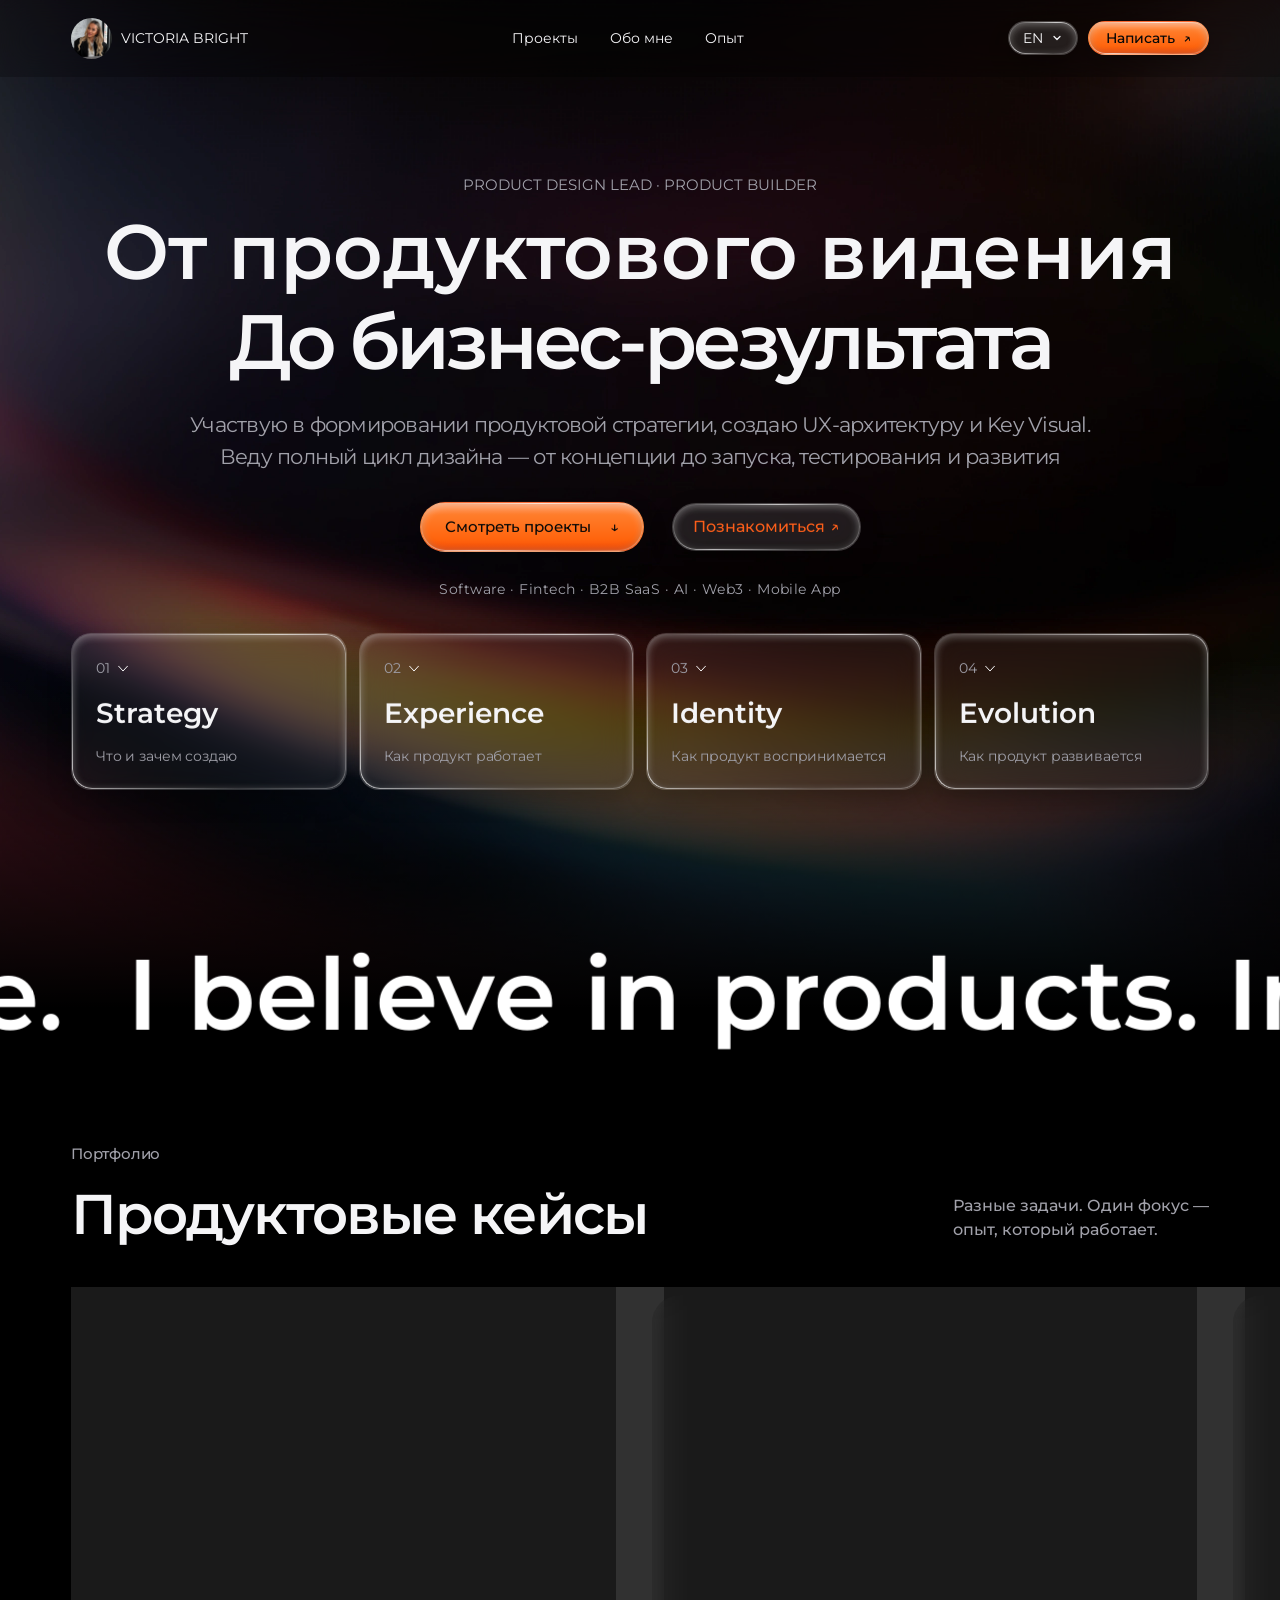
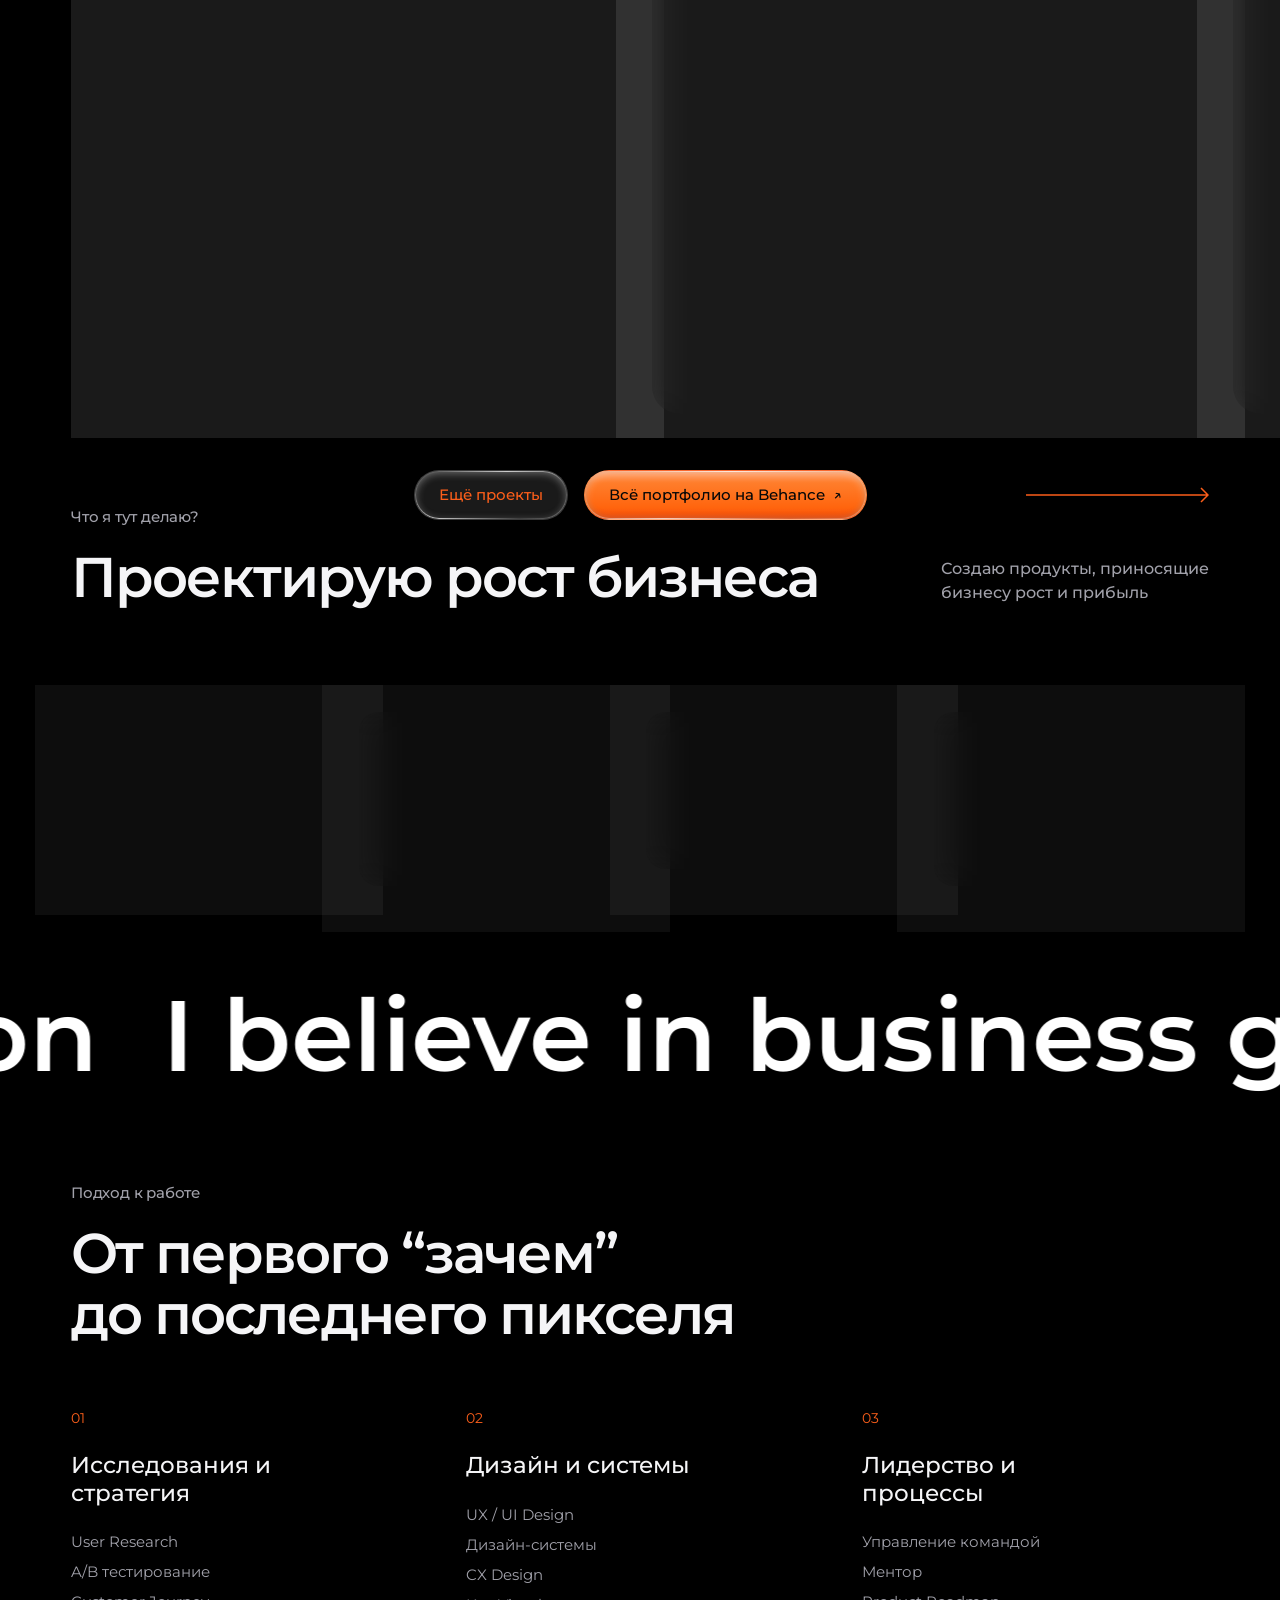
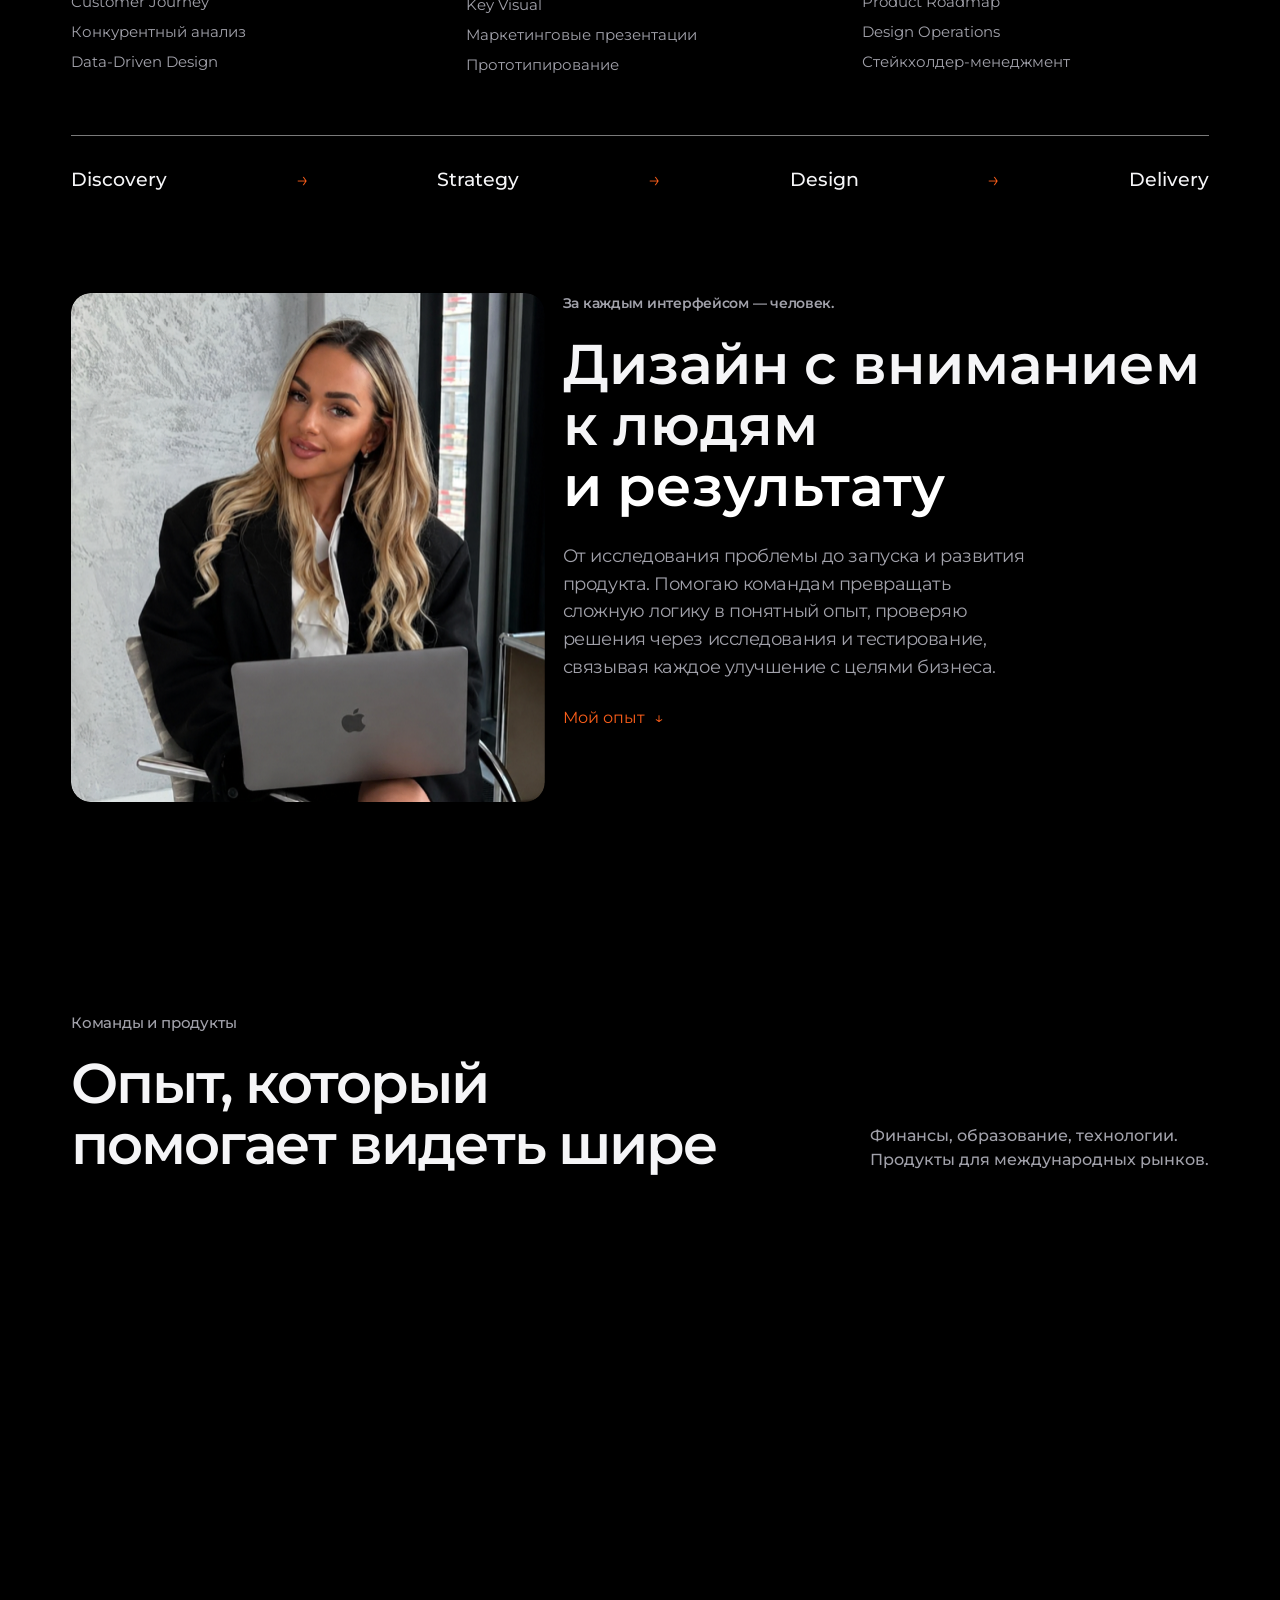
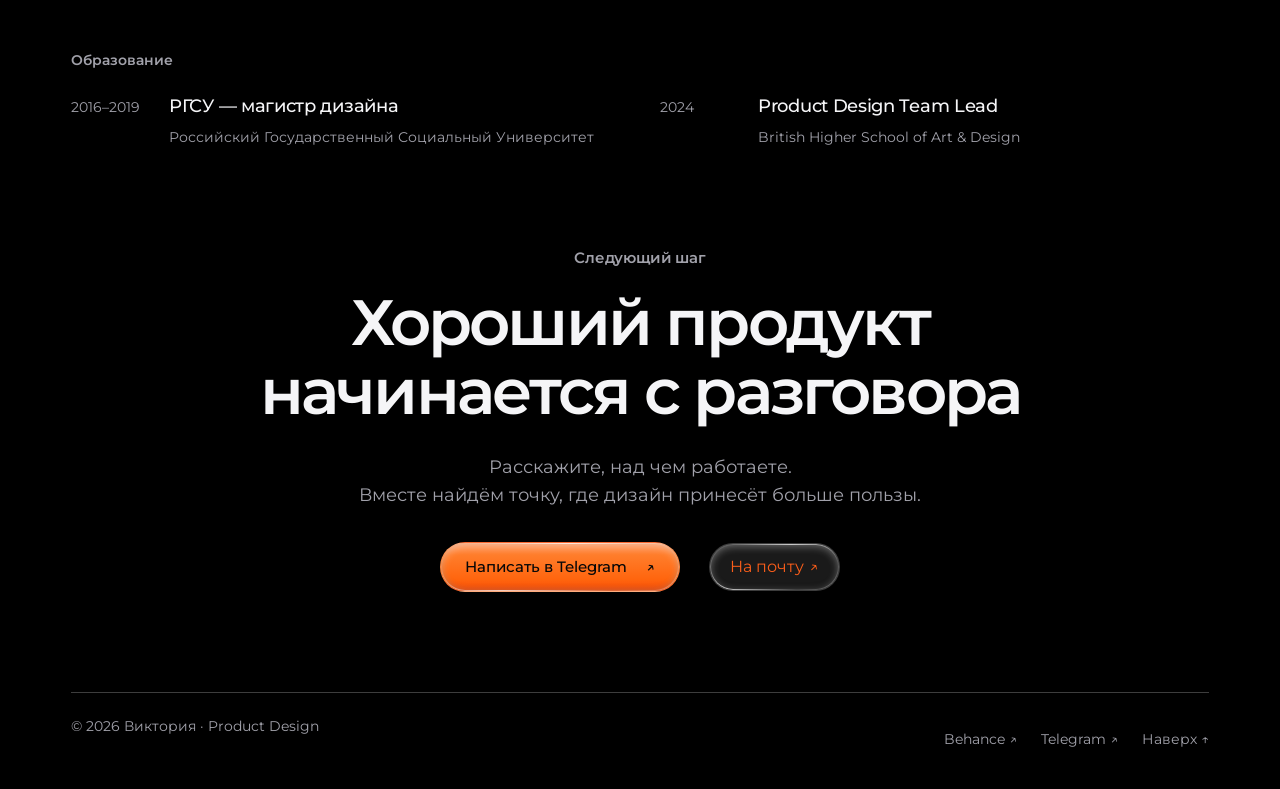
==== index.html @ 2408d2c1 "Keep parallax active after block entrances in both scroll directions" ====
<!doctype html>
<html lang="ru">
<head>
  <meta charset="utf-8">
  <meta name="viewport" content="width=device-width, initial-scale=1">
  <meta name="theme-color" content="#000000">
  <meta name="description" content="Виктория — Product Design Lead. 10 лет в дизайне. Создаю цифровые продукты для людей и бизнеса: Fintech, B2B SaaS, AI и Web3.">
  <meta property="og:title" content="Виктория — Product Design Lead">
  <meta property="og:description" content="От продуктового видения до бизнес-результата. Избранные проекты, опыт и подход к дизайну.">
  <meta property="og:type" content="website">
  <title>Виктория — Product Design Lead</title>
  <link rel="icon" href="assets/favicon.svg" type="image/svg+xml">
  <link rel="stylesheet" href="style.css?v=readability-spacing-20261123">
  <link rel="stylesheet" href="glass.css?v=readability-spacing-20261123">
  <link rel="stylesheet" href="home-orange.css?v=readability-spacing-20261123">
<link rel="stylesheet" href="home-figma.css?v=parallax-cover-spacing-20261123">
  <link rel="preload" href="assets/fonts/montserrat-variable.ttf" as="font" type="font/ttf" crossorigin>
  <link rel="preload" href="assets/images/home-gradient-figma-20261122.webp" as="image">
  <script src="js/data.js?v=create-cover-20261123" defer></script>
  <script src="js/data-en.js?v=create-cover-20261123" defer></script>
  <script src="js/app.js?v=create-cover-20261123" defer></script>
  <link rel="stylesheet" href="css/magic-cursor.css?v=readability-spacing-20261123">
  <script src="js/magic-cursor.js?v=magic-wand-20261119" defer></script>
  <link rel="alternate" type="text/plain" href="/readable/home.txt" title="Текстовая версия">
<link rel="stylesheet" href="assets/fonts/montserrat.css?v=readability-spacing-20261123">
<script src="js/marquees.js?v=mobile-marquee-speed-20261123" defer></script>
<link rel="stylesheet" href="css/scroll-motion.css?v=continuous-parallax-20261123">
<script src="js/scroll-motion.js?v=continuous-parallax-20261123" defer></script>
</head>
<body class="glass-page home-orange home-figma">
  <div class="home-backdrop" aria-hidden="true"><img src="assets/images/home-gradient-figma-20261122.webp" alt="" width="1912" height="1077" fetchpriority="high"></div>
  <a class="skip-link" href="#main">К содержимому / Skip to content</a>
  <header class="site-header">
    <nav class="nav wrap" aria-label="Основная навигация">
      <a class="wordmark" href="#top" aria-label="Виктория — главная"><span class="avatar"><img src="assets/ui/avatar.png" alt="Виктория" width="41" height="41"></span><span class="brand-name">VICTORIA BRIGHT</span></a>
      <div class="nav-links">
        <a href="#work" data-i18n="work">Проекты</a>
        <a href="#about" data-i18n="about">Обо мне</a>
        <a href="#experience" data-i18n="experience">Опыт</a>
      </div>
      <div class="nav-actions"><div class="language-picker">
        <button id="language" class="language glass" type="button" aria-label="Выбрать язык" aria-haspopup="menu" aria-expanded="false" aria-controls="language-menu"><span id="language-label">EN</span><img src="assets/ui/chevron-down.svg" alt="" width="12" height="12"></button>
        <div class="language-menu glass" id="language-menu" role="menu" aria-label="Язык / Language" hidden><button type="button" role="menuitemradio" data-language="ru" aria-checked="true"><span>Русский</span><span>RU</span></button><button type="button" role="menuitemradio" data-language="en" aria-checked="false"><span>English</span><span>EN</span></button></div>
      </div><a class="small-cta" href="https://t.me/victoriachupakhina28" target="_blank" rel="noopener" data-i18n="sayHello"><span>Написать</span><span aria-hidden="true">↗</span></a></div>
    </nav>
  </header>
  <main id="main">
    <section class="hero wrap" id="top">
      <p class="eyebrow">Product design lead · Product builder</p>
      <h1 data-i18n="hero">От продуктового видения<br>

<span>До бизнес-результата</span></h1>
      <p class="hero-description" data-i18n="intro"><span class="hero-description-line">Участвую в формировании продуктовой стратегии, создаю UX-архитектуру и Key Visual.</span><span class="hero-description-line">Веду полный цикл дизайна — от концепции до запуска, тестирования и развития</span></p>
      <div class="hero-actions"><a class="button primary" href="#work" data-i18n="viewWork">Смотреть проекты <span aria-hidden="true">↓</span></a><a class="text-link" href="#about" data-i18n="meet">Познакомиться <span aria-hidden="true">↗</span></a></div>
      <p class="hero-domains">Software · Fintech · B2B SaaS · AI · Web3 · Mobile App</p>
      <div class="highlights" id="highlights"><div class="expertise-slot"><details class="expertise-card glass" data-expertise="0" ><summary><span class="expertise-inner"><span class="expertise-index">01<img class="expertise-chevron" src="assets/ui/expertise-chevron.svg" width="10" height="10.0799" alt="" aria-hidden="true"></span><h3>Strategy</h3><span class="expertise-subtitle">Что и зачем создаю</span></span></summary><div class="expertise-more"><p>Определяю стратегию развития и ценность продукта на основе бизнес-целей, потребностей пользователей и исследований.</p><small>Product Discovery · Product Vision · Value Proposition · Product Strategy</small></div></details></div><div class="expertise-slot"><details class="expertise-card glass" data-expertise="1" ><summary><span class="expertise-inner"><span class="expertise-index">02<img class="expertise-chevron" src="assets/ui/expertise-chevron.svg" width="10" height="10.0799" alt="" aria-hidden="true"></span><h3>Experience</h3><span class="expertise-subtitle">Как продукт работает</span></span></summary><div class="expertise-more"><p>Проектирую UX-архитектуру, продуктовую логику и сценарии взаимодействия, превращая концепцию в целостный пользовательский опыт.</p><small>UX Architecture · User Flows · Interaction Design · Prototyping</small></div></details></div><div class="expertise-slot"><details class="expertise-card glass" data-expertise="2" ><summary><span class="expertise-inner"><span class="expertise-index">03<img class="expertise-chevron" src="assets/ui/expertise-chevron.svg" width="10" height="10.0799" alt="" aria-hidden="true"></span><h3>Identity</h3><span class="expertise-subtitle">Как продукт воспринимается</span></span></summary><div class="expertise-more"><p>Создаю визуальное направление и интерфейсную систему, формируя узнаваемый и последовательный образ продукта.</p><small>Art Direction · Visual Identity · UI Design · Design Systems</small></div></details></div><div class="expertise-slot"><details class="expertise-card glass" data-expertise="3" ><summary><span class="expertise-inner"><span class="expertise-index">04<img class="expertise-chevron" src="assets/ui/expertise-chevron.svg" width="10" height="10.0799" alt="" aria-hidden="true"></span><h3>Evolution</h3><span class="expertise-subtitle">Как продукт развивается</span></span></summary><div class="expertise-more"><p>Проверяю гипотезы и дизайн-решения, используя результаты тестирования для улучшения опыта и дальнейшего развития продукта.</p><small>Usability Testing · Hypothesis Validation · Product Iteration · UX Optimization</small></div></details></div></div>
    </section>
    <section class="belief-marquee belief-marquee--products" aria-label="I believe in products. In their power. In their value."><div class="belief-marquee-track" aria-hidden="true"><span class="belief-marquee-group">I believe in products. In their power. In their value.</span><span class="belief-marquee-group">I believe in products. In their power. In their value.</span></div></section>
    <section class="work section" data-scroll-reveal id="work">
      <div class="wrap"><div class="section-heading"><div><p class="eyebrow" data-i18n="selected">Портфолио</p><h2 data-i18n="workTitle">Продуктовые кейсы</h2></div><p data-i18n="workSubtitle">Разные задачи. Один фокус —<br>опыт, который работает.</p></div><div class="project-slider" id="project-slider" role="region" aria-roledescription="carousel" aria-label="Продуктовые кейсы"><div class="projects project-track" id="projects" tabindex="0"><article class="project"><a class="project-visual" href="/case/cross-border-payments/?lang=ru"  aria-label="B2B-платформа для внешнеэкономических переводов"><video data-project-cover-video src="assets/cases/b2b-payments/demo/cross-border-intro-20261120.mp4" poster="assets/images/proj-b2b-crypto-cover-20261119.png" autoplay muted loop playsinline preload="auto" width="800" height="500" aria-hidden="true" tabindex="-1"></video></a><div class="project-copy"><div class="project-meta"><span>Fintech / B2B / Crypto</span><span>01</span></div><h3><a href="/case/cross-border-payments/?lang=ru" >Международные переводы<br>
Весь путь в одной платформе</a></h3><p>Платформа международных переводов с использованием криптовалют в рамках экспериментального режима. Объединяет подключение банков, проверку и подписание документов, согласование сделок и проведение транзакций в едином рабочем пространстве. Прозрачные статусы помогают отслеживать каждый этап и пройти весь путь от регистрации до первой сделки.</p><div class="project-actions"><a class="project-link project-case-link" href="/case/cross-border-payments/?lang=ru"><span>Смотреть кейс</span><span aria-hidden="true">→</span></a></div></div></article><article class="project"><a class="project-visual" href="/case/create/?lang=ru"  aria-label="CREATE — Corporate Assistant для HR"><img src="assets/images/create-cover-20261123.png" alt="CREATE — Corporate Assistant для HR" loading="lazy" width="1499" height="1049"></a><div class="project-copy"><div class="project-meta"><span>HR Tech / SaaS</span><span>02</span></div><h3><a href="/case/create/?lang=ru" >CREATE<br>
Корпоративные процессы проще</a></h3><p>Коробочное решение для сотрудников банка, объединяющее HR-сервисы, рабочие задачи, внутренние коммуникации и документы в едином цифровом пространстве. Помогает быстрее решать повседневные рабочие вопросы и взаимодействовать с корпоративными сервисами прямо со смартфона.</p><div class="project-actions"><a class="project-link project-case-link" href="/case/create/?lang=ru"><span>Смотреть кейс</span><span aria-hidden="true">→</span></a><a class="project-link project-behance-link" href="https://www.behance.net/gallery/209329083/CREATE-(Corporate-assistant)-Software-for-HR" target="_blank" rel="noopener"><span>Перейти на Behance</span><span aria-hidden="true">↗</span></a></div></div></article><article class="project"><a class="project-visual" href="https://www.behance.net/gallery/171243765/HAQQEX" target="_blank" rel="noopener" aria-label="HAQQEX"><img src="assets/images/proj-haqqex-cover-20261119.png" alt="HAQQEX" loading="lazy" width="800" height="500"></a><div class="project-copy"><div class="project-meta"><span>Crypto / Web3</span><span>03</span></div><h3><a href="https://www.behance.net/gallery/171243765/HAQQEX" target="_blank" rel="noopener">HAQQEX<br>
Единая криптоэкосистема</a></h3><p>Криптоэкосистема, объединяющая торговую веб-платформу, сайт и мобильное приложение. Дизайн охватывает регистрацию и верификацию, обзор рынка, торговлю и управление портфелем. Пользовательские сценарии и визуальная система связывают разные части продукта в последовательный опыт.</p><div class="project-actions"><a class="project-link project-behance-link" href="https://www.behance.net/gallery/171243765/HAQQEX" target="_blank" rel="noopener"><span>Перейти на Behance</span><span aria-hidden="true">↗</span></a></div></div></article><article class="project" data-extra-project hidden><a class="project-visual" href="https://www.behance.net/gallery/232372549/Bellator-Bike-Lab" target="_blank" rel="noopener" aria-label="Bellator Bike Lab"><img src="assets/images/proj-bellator.jpg" alt="Bellator Bike Lab" loading="lazy" width="800" height="500"></a><div class="project-copy"><div class="project-meta"><span>Brand / Web</span><span>04</span></div><h3><a href="https://www.behance.net/gallery/232372549/Bellator-Bike-Lab" target="_blank" rel="noopener">Bellator Bike Lab</a></h3><p>Брендинг и веб-дизайн для велосипедной лаборатории Bellator Bike Lab. Проект включает фирменную айдентику, визуальную систему и оформление сайта. Задача дизайна — передать характер бренда и последовательно представить его в цифровой среде.</p><div class="project-actions"><a class="project-link project-behance-link" href="https://www.behance.net/gallery/232372549/Bellator-Bike-Lab" target="_blank" rel="noopener"><span>Перейти на Behance</span><span aria-hidden="true">↗</span></a></div></div></article><article class="project" data-extra-project hidden><a class="project-visual" href="https://www.behance.net/gallery/172260851/Ispolin-capital" target="_blank" rel="noopener" aria-label="Ispolin Capital"><img src="assets/images/proj-ispolin.jpg" alt="Ispolin Capital" loading="lazy" width="800" height="500"></a><div class="project-copy"><div class="project-meta"><span>Fintech / Investment</span><span>05</span></div><h3><a href="https://www.behance.net/gallery/172260851/Ispolin-capital" target="_blank" rel="noopener">Ispolin Capital</a></h3><p>Фирменный стиль и веб-платформа инвестиционной компании Ispolin Capital. В проекте объединены айдентика, дизайн страниц и организация информации о компании. Структура и визуальная иерархия помогают последовательно раскрыть её подход и инвестиционное направление.</p><div class="project-actions"><a class="project-link project-behance-link" href="https://www.behance.net/gallery/172260851/Ispolin-capital" target="_blank" rel="noopener"><span>Перейти на Behance</span><span aria-hidden="true">↗</span></a></div></div></article><article class="project" data-extra-project hidden><a class="project-visual" href="https://www.behance.net/gallery/145473747/CURIO" target="_blank" rel="noopener" aria-label="CURIO"><img src="assets/images/proj-curio.jpg" alt="CURIO" loading="lazy" width="800" height="500"></a><div class="project-copy"><div class="project-meta"><span>Medtech / Mobile</span><span>06</span></div><h3><a href="https://www.behance.net/gallery/145473747/CURIO" target="_blank" rel="noopener">CURIO<br>
Цифровой опыт в Medtech</a></h3><p>Medtech-продукт для телемедицины, в котором объединены дизайн платформы, мобильного интерфейса и брендинг. Работа охватывает пользовательские сценарии, навигацию и визуальную систему. Основной фокус — понятное взаимодействие с медицинским сервисом и последовательный опыт внутри продукта.</p><div class="project-actions"><a class="project-link project-behance-link" href="https://www.behance.net/gallery/145473747/CURIO" target="_blank" rel="noopener"><span>Перейти на Behance</span><span aria-hidden="true">↗</span></a></div></div></article><article class="project" data-extra-project hidden><a class="project-visual" href="https://www.behance.net/gallery/159016397/Dream-Car-Investment" target="_blank" rel="noopener" aria-label="Dream Car Investment"><img src="assets/images/proj-dreamcar.jpg" alt="Dream Car Investment" loading="lazy" width="800" height="500"></a><div class="project-copy"><div class="project-meta"><span>Investment / Web</span><span>07</span></div><h3><a href="https://www.behance.net/gallery/159016397/Dream-Car-Investment" target="_blank" rel="noopener">Dream Car Investment</a></h3><p>Веб-платформа инвестиционного проекта на автомобильном рынке. В кейсе представлены продуктовый дизайн, структура страниц и визуальная подача информации о проекте. Задача — помочь пользователю разобраться в предложении и пройти путь от первого знакомства к более подробному изучению.</p><div class="project-actions"><a class="project-link project-behance-link" href="https://www.behance.net/gallery/159016397/Dream-Car-Investment" target="_blank" rel="noopener"><span>Перейти на Behance</span><span aria-hidden="true">↗</span></a></div></div></article><article class="project" data-extra-project hidden><a class="project-visual" href="https://www.behance.net/gallery/143016217/Anywear" target="_blank" rel="noopener" aria-label="Anywear"><img src="assets/images/proj-anywear.jpg" alt="Anywear" loading="lazy" width="800" height="500"></a><div class="project-copy"><div class="project-meta"><span>Fashion / Mobile</span><span>08</span></div><h3><a href="https://www.behance.net/gallery/143016217/Anywear" target="_blank" rel="noopener">Anywear</a></h3><p>Мобильная fashion-платформа с пользовательским контентом и механиками монетизации. В кейсе показаны продуктовый дизайн, сценарии взаимодействия и визуальная система приложения. Контентная и коммерческая части связаны в единый опыт, который помогает пользователю ориентироваться в продукте.</p><div class="project-actions"><a class="project-link project-behance-link" href="https://www.behance.net/gallery/143016217/Anywear" target="_blank" rel="noopener"><span>Перейти на Behance</span><span aria-hidden="true">↗</span></a></div></div></article></div><div class="project-slider-controls"><button type="button" class="project-slider-arrow" data-project-prev aria-controls="projects" aria-label="Предыдущие проекты" disabled><svg width="184" height="16" viewBox="0 0 184 16" fill="none" aria-hidden="true"><path d="M1 8H182M176 1L183 8L176 15" stroke="currentColor" stroke-width="1.5"/></svg></button><div class="project-slider-actions"><button type="button" id="show-more-projects" class="button project-more-toggle" aria-controls="projects" aria-expanded="false" data-i18n="more">Ещё проекты</button><a class="button primary project-slider-portfolio" href="https://www.behance.net/victoriabraf2f" target="_blank" rel="noopener" data-i18n="behance">Всё портфолио на Behance <span aria-hidden="true">↗</span></a></div><button type="button" class="project-slider-arrow" data-project-next aria-controls="projects" aria-label="Следующие проекты"><svg width="184" height="16" viewBox="0 0 184 16" fill="none" aria-hidden="true"><path d="M1 8H182M176 1L183 8L176 15" stroke="currentColor" stroke-width="1.5"/></svg></button></div></div></div>
    </section>
    <section class="section wrap growth" id="growth" data-scroll-reveal><div class="section-heading"><div><p class="eyebrow" data-i18n="growthLabel">Что я тут делаю?</p><h2 data-i18n="growthTitle">Проектирую рост бизнеса</h2></div><p data-i18n="growthText">Создаю продукты, приносящие<br>бизнесу рост и прибыль</p></div><div class="highlights service-grid" id="services"><div class="expertise-slot"><details class="expertise-card glass" data-service="0" ><summary><span class="expertise-inner"><span class="expertise-index">01<img class="expertise-chevron" src="assets/ui/expertise-chevron.svg" width="10" height="10.0799" alt="" aria-hidden="true"></span><h3>Systems</h3><span class="expertise-subtitle">Упрощаю сложные процессы</span></span></summary><div class="expertise-more"><p>Проектирую CRM, торговые платформы и B2B-системы, превращая сложные бизнес-процессы в понятные и эффективные рабочие инструменты.</p><small>CRM · B2B Platforms · Trading Systems · UX Architecture</small></div></details></div><div class="expertise-slot"><details class="expertise-card glass" data-service="1" ><summary><span class="expertise-inner"><span class="expertise-index">02<img class="expertise-chevron" src="assets/ui/expertise-chevron.svg" width="10" height="10.0799" alt="" aria-hidden="true"></span><h3>Web</h3><span class="expertise-subtitle">Превращаю трафик в клиентов</span></span></summary><div class="expertise-more"><p>Создаю сайты, которые раскрывают ценность продукта, формируют доверие и помогают бизнесу увеличивать конверсию и продажи.</p><small>Web Design · Landing Pages · Conversion · CRO</small></div></details></div><div class="expertise-slot"><details class="expertise-card glass" data-service="2" ><summary><span class="expertise-inner"><span class="expertise-index">03<img class="expertise-chevron" src="assets/ui/expertise-chevron.svg" width="10" height="10.0799" alt="" aria-hidden="true"></span><h3>Mobile</h3><span class="expertise-subtitle">Опыт, который удерживает</span></span></summary><div class="expertise-more"><p>Проектирую мобильные приложения с интуитивными сценариями и удобными интерфейсами, повышая возвращаемость пользователей.</p><small>Art Direction · Visual Identity · UI Design · Design Systems</small></div></details></div><div class="expertise-slot"><details class="expertise-card glass" data-service="3" ><summary><span class="expertise-inner"><span class="expertise-index">04<img class="expertise-chevron" src="assets/ui/expertise-chevron.svg" width="10" height="10.0799" alt="" aria-hidden="true"></span><h3>Stories</h3><span class="expertise-subtitle">Превращаю идеи в аргументы</span></span></summary><div class="expertise-more"><p>Создаю презентации и визуальные материалы, которые понятно раскрывают сложные идеи, убеждают аудиторию и помогают продавать решения.</p><small>Pitch Decks · Presentations · Storytelling</small></div></details></div></div></section>
    <section class="belief-marquee belief-marquee--growth" aria-label="I believe in business growth. In the power of design. In the value of every decision"><div class="belief-marquee-track" aria-hidden="true"><span class="belief-marquee-group">I believe in business growth. In the power of design. In the value of every decision</span><span class="belief-marquee-group">I believe in business growth. In the power of design. In the value of every decision</span></div></section>
    <section class="strengths section wrap" data-scroll-reveal id="strengths"><div class="section-heading"><div><p class="eyebrow" data-i18n="approach">Подход к работе</p><h2 data-i18n="strengthsTitle">От первого “зачем”<br>
до последнего пикселя</h2></div></div><div class="skills" id="skills"><article class="skill"><span class="skill-index">01</span><h3>Исследования и стратегия</h3><ul><li>User Research</li><li>A/B тестирование</li><li>Customer Journey</li><li>Конкурентный анализ</li><li>Data-Driven Design</li></ul></article><article class="skill"><span class="skill-index">02</span><h3>Дизайн и системы</h3><ul><li>UX / UI Design</li><li>Дизайн-системы</li><li>CX Design</li><li>Key Visual</li><li>Маркетинговые презентации</li><li>Прототипирование</li></ul></article><article class="skill"><span class="skill-index">03</span><h3>Лидерство и процессы</h3><ul><li>Управление командой</li><li>Ментор</li><li>Product Roadmap</li><li>Design Operations</li><li>Стейкхолдер-менеджмент</li></ul></article></div><div class="process"><span>Discovery</span><span aria-hidden="true">→</span><span>Strategy</span><span aria-hidden="true">→</span><span>Design</span><span aria-hidden="true">→</span><span>Delivery</span></div></section>
    <section class="about section wrap" data-scroll-reveal id="about"><div class="about-photo"><img src="assets/images/portrait-figma-20261119.png" alt="Виктория за работой" loading="lazy" width="474" height="510"></div><div class="about-copy"><p class="eyebrow" data-i18n="behind">За каждым интерфейсом — человек.</p><h2 data-i18n="aboutTitle">Дизайн с вниманием <br>
к людям<br>

<span>и результату</span></h2><p data-i18n="aboutText">От исследования проблемы до запуска и развития продукта. Помогаю командам превращать сложную логику в понятный опыт, проверяю решения через исследования и тестирование, связывая каждое улучшение с целями бизнеса.</p><a class="text-link" href="#experience" data-i18n="exploreExperience">Мой опыт <span aria-hidden="true">↓</span></a></div></section>
    <section class="experience section" data-scroll-reveal id="experience"><div class="wrap"><div class="section-heading"><div><p class="eyebrow" data-i18n="experienceLabel">Команды и продукты</p><h2 data-i18n="experienceTitle">Опыт, который<br>
помогает видеть шире</h2></div><p data-i18n="experienceSubtitle">Финансы, образование, технологии.<br>Продукты для международных рынков.</p></div><div class="experience-list" id="experience-list"><details class="industry" data-industry="0" ><summary><span class="industry-title">Опыт в Fintech</span><span class="industry-label">FINTECH</span><span class="plus" aria-hidden="true">+</span></summary><article class="company"><h3>Московская биржа</h3><div class="company-activities"><div class="activity"><h4>Продуктовая стратегия и UX-оптимизация</h4><p>Реализовала дизайн трёх высоконагруженных B2B-платформ (Спецпроект, ЦФА 50+ млрд руб. эмиссии, клиринговая платформа), сократила время ключевых операций с 3–5 дней до 24 часов и увеличила ROI продукта в 2,2 раза.</p></div><div class="activity"><h4>Дизайн-система и масштабирование решений</h4><p>Создала единую дизайн-систему для трёх платформ, ускорив time-to-market на 35%, снизив количество ошибок разработки и обеспечив миграцию компонентов с Vue.js на React.</p></div><div class="activity"><h4>Исследования и развитие продукта</h4><p>Внедрила процессы продуктовых исследований и A/B-тестирования по фреймворку double diamond, провела редизайн онбординга и авторизации (УНЭП), повысив NPS на 27 п.п. за 6 месяцев.</p></div><div class="activity"><h4>Дизайн-лидерство и развитие экосистемы</h4><p>Разработала Key Visual для новых направлений, концепцию рыночных виджетов для сайта Московской Биржи и карту компетенций дизайнеров для стандартизации грейдов и развития команды.</p></div></div><div class="results"><div class="result"><small>TIME TO PAYMENT</small><strong>3–5 дней → 24ч</strong><p>A/B-тестирование с операторами платформы. Сокращение времени ключевых операций на платформе ЦФА</p></div><div class="result"><small>ОБЪЁМ ЭМИССИИ ЦФА</small><strong>50+ млрд ₽</strong><p>Спроектировала интерфейсы для выпуска и обращения ЦФА. Метрико-ориентированный подход к каждому интерфейсу</p></div><div class="result"><small>Спецпроект</small><strong>Международные переводы</strong><p>Полный цикл от заявки до исполнения. Онбординг через УНЭП — рост конверсии входа. Юзабилити-тесты со специалистами ВЭД</p></div><div class="result"><small>КЛИРИНГ</small><strong>Клиринговая платформа</strong><p>Система взаиморасчётов с критической точностью данных. Трансляция сложной финансовой логики в интерфейс</p></div><div class="result"><small>ДИЗАЙН-СИСТЕМА</small><strong>Vue.js → React</strong><p>Дизайн-система и миграция компонентов на единый технологический стек</p></div><div class="result"><small>ЮЗАБИЛИТИ</small><strong>Регулярные тесты</strong><p>С профессиональными участниками рынка: трейдеры, брокеры, операторы</p></div><div class="result"><small>ПРОЦЕССЫ</small><strong>Design Review</strong><p>Документация UX-решений, handoff с разработкой, менторинг дизайнеров</p></div><div class="result"><small>ЛИДЕРСТВО</small><strong>Карта компетенций</strong><p>Стандартизация грейдов и треки развития дизайнеров</p></div></div></article><article class="company"><h3>Сбербанк</h3><div class="company-activities"><div class="activity"><h4>Продуктовая стратегия и запуск международного продукта</h4><p>Разработала банковское приложение для рынка Индии с нуля до MVP за 4 месяца: провела этнографические исследования, спроектировала end-to-end сценарии и локализовала UX под культурные особенности аудитории.</p></div><div class="activity"><h4>UX-исследования и оптимизация корпоративных решений</h4><p>Переработала ERP-приложение для корпоративных клиентов: улучшила информационную архитектуру, внедрила шаблоны, валидацию и адаптивные подсказки, сократив время операций и кол-во польз. ошибок</p></div><div class="activity"><h4>Бренд-адаптация и визуальная стратегия</h4><p>Создала Key Visual и бренд-элементы для адаптации глобального банковского продукта под индийский рынок, обеспечив целостный пользовательский опыт и соответствие локальным культурным особенностям.</p></div></div><div class="results"><div class="result"><small>MVP</small><strong>4 месяца</strong><p>4 месяца от старта проектирования до запуска MVP на рынке Индии</p></div><div class="result"><small>КОНВЕРСИЯ</small><strong>Рост входа</strong><p>Локализованные сценарии регистрации с учётом культурных особенностей</p></div><div class="result"><small>ИССЛЕДОВАНИЯ</small><strong>Этнография</strong><p>Полевые исследования с локальной аудиторией, выявление скрытых паттернов</p></div></div><div class="results"><div class="result"><small>TIME TO TASK</small><strong>Часы → Минуты</strong><p>Сокращение времени ключевых операций: отчёты, выгрузка, сверка данных</p></div><div class="result"><small>ОШИБКИ</small><strong>Снижение</strong><p>Валидация в реальном времени и адаптивные подсказки при заполнении форм</p></div><div class="result"><small>ADOPTION</small><strong>Рост adoption</strong><p>Редизайн онбординга и навигации, снижение обращений в поддержку</p></div></div></article></details><details class="industry" data-industry="1" ><summary><span class="industry-title">Опыт в E-commerce</span><span class="industry-label">E-COMMERCE</span><span class="plus" aria-hidden="true">+</span></summary><article class="company"><h3>Feymanlabs</h3><div class="company-activities"><div class="activity"><h4>Дизайн-лидерство и управление командой</h4><p>Руководила дизайном трёх мобильных продуктов для рынков США, Европы и Азии: управляла командой из 3 дизайнеров, провела 5 наймов, внедрила дизайн-ревью, развитие компетенций и процессы командного взаимодействия.</p></div><div class="activity"><h4>Продуктовый дизайн и Discovery-процессы</h4><p>Выстроила полный цикл discovery → delivery: исследования, CJM, прототипирование, юзабилити-тесты и A/B-эксперименты. Обеспечила запуск трёх мобильных приложений на международных рынках.</p></div><div class="activity"><h4>Дизайн-системы и масштабирование решений</h4><p>Создала модульные дизайн-системы для medtech, fashion и crypto-продуктов, обеспечив единый подход к развитию интерфейсов, ускорение разработки и масштабирование решений между платформами.</p></div><div class="activity"><h4>Продуктовая стратегия и рост метрик</h4><p>Разработала визуальную концепцию и UX для CURIO, ANYWEAR и HAQQEX, включая Key Visual и продуктовые сценарии, что способствовало росту пользовательской базы, Retention и активности после выхода на новые рынки.</p></div></div><div class="results"><div class="result"><small>КОМАНДА</small><strong>3 + 5 наймов</strong><p>Команда 3 дизайнера, 5 наймов полного цикла</p></div><div class="result"><small>DISCOVERY</small><strong>Full cycle</strong><p>Интервью, CJM, юзабилити, A/B-тесты</p></div></div><div class="results"><div class="result"><small>MEDTECH</small><strong>CURIO</strong><p>HIPAA-совместимый интерфейс для телемедицины. Key Visual. Рост охвата услуг и retention после запуска</p></div><div class="result"><small>FASHION</small><strong>ANYWEAR</strong><p>Интерфейс с UGC и механизмами монетизации. Рост пользовательской базы и конверсии в покупку</p></div><div class="result"><small>CRYPTO</small><strong>HAQQEX</strong><p>Мобильное приложение + крипто-биржа на единой дизайн-системе. Рост активных трейдеров, выход на Европу и Азию</p></div></div></article></details><details class="industry" data-industry="2" ><summary><span class="industry-title">Опыт в Ed-tech</span><span class="industry-label">ED-TECH</span><span class="plus" aria-hidden="true">+</span></summary><article class="company"><h3>Большая Российская Энциклопедия</h3><div class="company-activities"><div class="activity"><h4>Построение дизайн-направления с нуля</h4><p>Создала дизайн-функцию с нуля: наняла команду из 5 дизайнеров, разработала карту компетенций, внедрила процессы ревью, KPI-трекинга и развития специалистов.</p></div><div class="activity"><h4>Операционное управление и процессы</h4><p>Выстроила систему взаимодействия дизайна и разработки через Jira, RACI-матрицу и чек-листы качества, сформировала бюджет на исследования и инструменты</p></div><div class="activity"><h4>Редизайн продукта и UX-трансформация</h4><p>Провела полный редизайн портала: исследования, CJM, юзабилити-тестирование, новая архитектура и визуальная система. Разработала персонализированную авторизацию и навигацию, увеличив конверсию и DAU продукта</p></div></div><div class="results"><div class="result"><small>НАЙМ</small><strong>5 дизайнеров</strong><p>Полный цикл: скрининг, тестовые, собеседования, оффер, онбординг</p></div><div class="result"><small>ГРЕЙДЫ</small><strong>3 грейда</strong><p>Карта компетенций с 12 критериями оценки и планами развития</p></div><div class="result"><small>БЮДЖЕТ</small><strong>500 тыс. ₽/год</strong><p>Исследования и инструменты: Maze, Miro, Figma</p></div></div><div class="results"><div class="result"><small>РЕДИЗАЙН</small><strong>Полный редизайн</strong><p>Глубинные интервью, CJM, юзабилити-тестирование → новая ИА и визуальный стиль</p></div><div class="result"><small>КОНВЕРСИЯ</small><strong>Рост метрик</strong><p>Конверсия в подписку, снижение bounce rate, рост DAU</p></div><div class="result"><small>ПРОЦЕССЫ</small><strong>RACI + Jira</strong><p>Дизайн-ревью, приоритизация, чеклисты, 1:1, трекинг KPI</p></div></div></article><article class="company"><h3>Министерство просвещения РФ → Сбербанк Технологии</h3><div class="company-activities"><div class="activity"><h4>Единственный дизайнер продуктовой команды</h4><p>Начинала как единственный дизайнер продуктовой команды в Министерстве просвещения РФ, затем перешла с этой же командой в Сбербанк Технологии для масштабирования продукта.</p></div><div class="activity"><h4>Образовательный портал «Растим детей»</h4><p>Спроектировала образовательный портал «Растим детей» для детей и родителей (Министерство просвещения).</p></div><div class="activity"><h4>Внутренние B2B-продукты</h4><p>Спроектировала внутренние B2B-продукты для сотрудников министерства.</p></div><div class="activity"><h4>Школьная цифровая платформа</h4><p>Спроектировала сайт школьной цифровой платформы в составе команды дизайнеров (Сбербанк Технологии) — государственный образовательный продукт с аудиторией 10+ млн пользователей.</p></div></div><div class="results"><div class="result"><small>МИНПРОСВЕЩЕНИЯ</small><strong>«Растим детей»</strong><p>Образовательный портал для детей и родителей</p></div><div class="result"><small>МИНПРОСВЕЩЕНИЯ</small><strong>B2B-платформы</strong><p>Внутренние продукты для сотрудников министерства</p></div><div class="result"><small>СБЕРБАНК ТЕХНОЛОГИИ</small><strong>10+ млн пользователей</strong><p>Школьная цифровая платформа — государственный образовательный продукт</p></div></div><div class="results"><div class="result"><small>СТЕК</small><strong>Adobe XD, Figma</strong><p>Jira, Miro — совместная работа с командой и разработкой</p></div></div></article></details><details class="industry" data-industry="3" ><summary><span class="industry-title">Опыт в Software</span><span class="industry-label">SOFTWARE</span><span class="plus" aria-hidden="true">+</span></summary><article class="company"><h3>Gotechsoftware</h3><div class="company-activities"><div class="activity"><h4>Full-time с совмещением обучения</h4><p>Full-time, совмещала с обучением в магистратуре. Компания реализовывала проекты для заказчиков из США — вела полный цикл дизайна: брендинг, упаковка, B2B SaaS-платформы.</p></div><div class="activity"><h4>Клиентские проекты</h4><p>Участвовала в разработке сайтов и веб-платформ для клиентских проектов: Hampton, Berkshire, Эватор, Формула 360 (в паре с коллегой-дизайнером).</p></div><div class="activity"><h4>Полный цикл дизайна</h4><p>Работала над полным циклом дизайна — от брендинга и упаковки продукта до интерфейсов B2B SaaS-платформ.</p></div></div><div class="results"><div class="result"><small>ПРОЕКТ</small><strong>Hampton</strong><p>Сайт и веб-платформа</p></div><div class="result"><small>ПРОЕКТ</small><strong>Berkshire</strong><p>Сайт и веб-платформа</p></div><div class="result"><small>ПРОЕКТ</small><strong>Эватор</strong><p>Сайт и веб-платформа</p></div><div class="result"><small>ПРОЕКТ</small><strong>Формула 360</strong><p>Сайт и веб-платформа</p></div></div><div class="results"><div class="result"><small>ПОЛНЫЙ ЦИКЛ</small><strong>Брендинг → B2B SaaS</strong><p>От брендинга и упаковки продукта до интерфейсов B2B SaaS-платформ</p></div></div></article></details></div><div class="education" id="education"><p class="education-label">Образование</p><article class="education-item"><span>2016–2019</span><div><h3>РГСУ — магистр дизайна</h3><p>Российский Государственный Социальный Университет</p></div></article><article class="education-item"><span>2024</span><div><h3>Product Design Team Lead</h3><p>British Higher School of Art &amp; Design</p></div></article></div></div></section>
    <section class="contact section wrap" data-scroll-reveal id="contact"><p class="eyebrow" data-i18n="next">Следующий шаг</p><h2 data-i18n="contactTitle">Хороший продукт<br>
начинается с разговора</h2><p data-i18n="contactText">Расскажите, над чем работаете.<br>Вместе найдём точку, где дизайн принесёт больше пользы.</p><div class="contact-actions"><a class="button primary" href="https://t.me/victoriachupakhina28" target="_blank" rel="noopener" data-i18n="telegram">Написать в Telegram <span aria-hidden="true">↗</span></a><a class="text-link" href="mailto:victoriabright2228@gmail.com" data-i18n="email">На почту <span aria-hidden="true">↗</span></a></div></section>
  </main>
  <footer class="footer wrap"><p>© <span id="year">2026</span> <span data-i18n="name">Виктория</span> · Product Design</p><div><a href="https://www.behance.net/victoriabraf2f" target="_blank" rel="noopener">Behance ↗</a><a href="https://t.me/victoriachupakhina28" target="_blank" rel="noopener">Telegram ↗</a><a href="#top" data-i18n="top">Наверх ↑</a></div></footer>
</body>
</html>
---- style.css ----
:root{--ink:#1d1d1f;--muted:#6e6e73;--blue:#0071e3;--surface:#f5f5f7;--line:#d2d2d7;--white:#fff;--radius:28px}*{box-sizing:border-box}html{scroll-behavior:smooth;scroll-padding-top:100px}body{margin:0;background:#fff;color:var(--ink);font-family:'Montserrat',sans-serif;-webkit-font-smoothing:antialiased}a{color:inherit;text-decoration:none}button{font:inherit}button,a,summary{-webkit-tap-highlight-color:transparent}button,summary{cursor:pointer}a:focus-visible,button:focus-visible,summary:focus-visible{outline:3px solid var(--blue);outline-offset:6px}button{color:inherit}img{display:block;width:100%;height:auto}.wrap{width:min(1120px,calc(100% - 80px));margin-inline:auto}.site-header{position:sticky;top:0;z-index:20;background:rgba(255,255,255,.86);backdrop-filter:blur(24px);-webkit-backdrop-filter:blur(24px);border-bottom:1px solid #0000000d}.nav{height:72px;display:flex;align-items:center;justify-content:space-between;gap:24px}.wordmark{display:flex;align-items:center;gap:10px;font-size:15px;font-weight:600;letter-spacing:-.4px}.monogram{font-size:30px;font-weight:700;letter-spacing:-3px;line-height:1;transform:translateY(-3px);margin-right:4px}.nav-links,.nav-actions{display:flex;align-items:center;gap:32px;font-size:14px}.nav-links a:hover,.footer a:hover{color:var(--blue)}.nav-actions{gap:20px}.language{border:0;background:transparent;padding:8px 0;font-size:14px;color:var(--muted)}.small-cta{background:var(--blue);color:#fff;border-radius:30px;padding:9px 17px}.hero{text-align:center;padding-top:100px;padding-bottom:0}.eyebrow{font-size:15px;font-weight:600;margin:0 0 21px;letter-spacing:-.2px}.hero>.eyebrow{color:var(--muted)}h1,h2,h3,p{margin-top:0}h1{font-size:clamp(48px,6.3vw,84px);font-weight:650;letter-spacing:-4.2px;line-height:1.04;margin-bottom:28px}h1 span{background:linear-gradient(100deg,#0071e3 15%,#535bd4 90%);-webkit-background-clip:text;background-clip:text;color:transparent}.hero-description{font-size:21px;line-height:1.5;letter-spacing:-.4px;color:var(--muted);margin-bottom:29px}.hero-actions,.contact-actions{display:flex;align-items:center;justify-content:center;gap:29px}.button{display:inline-flex;align-items:center;justify-content:center;gap:19px;padding:15px 24px;border-radius:40px;font-size:15px;line-height:1.2;transition:background .2s,transform .2s}.primary{color:#fff;background:var(--blue)}.primary:hover,.small-cta:hover{background:#0077ed}.button:hover{transform:translateY(-2px)}.text-link{color:var(--blue);font-size:16px;line-height:1.5}.text-link:hover{text-decoration:underline;text-underline-offset:4px}.text-link span{display:inline-block;margin-left:5px}.hero-domains{margin:27px 0 52px;color:#86868b;font-size:14px;letter-spacing:.45px}.highlights{display:grid;grid-template-columns:repeat(4,1fr);gap:12px;text-align:left}.highlight{border-radius:22px;background:var(--surface);padding:26px 25px;min-height:177px}.highlight:nth-child(2){background:#edf5ff}.highlight:nth-child(3){background:#f0effa}.highlight:nth-child(4){background:#1d1d1f;color:#fff}.highlight .kicker{display:block;font-size:14px;color:var(--muted);margin-bottom:23px}.highlight:last-child .kicker{color:#b5b5bd}.highlight strong{display:block;font-size:36px;line-height:1.06;font-weight:600;letter-spacing:-1.6px}.highlight p{font-size:14px;line-height:1.4;margin:10px 0 0;color:var(--muted)}.highlight:last-child p{color:#b5b5bd}.section{padding-top:112px;padding-bottom:112px}h2{font-size:clamp(36px,4.4vw,56px);line-height:1.09;letter-spacing:-2.3px;font-weight:600;margin-bottom:0}h2 span{color:var(--muted)}.about{display:grid;grid-template-columns:5fr 6fr;gap:100px;align-items:center;padding-top:140px;padding-bottom:140px}.about-photo{position:relative;border-radius:var(--radius);overflow:hidden;background:var(--surface)}.about-photo img{aspect-ratio:1/1.1;object-fit:cover;object-position:center 43%;filter:grayscale(1)}.photo-caption{position:absolute;bottom:0;left:0;right:0;background:linear-gradient(transparent,#0009);color:#fff;font-size:14px;padding:48px 23px 23px}.about-copy .eyebrow{color:var(--muted);font-size:14px}.about-copy p:not(.eyebrow){font-size:18px;line-height:1.55;color:var(--muted);margin:26px 0 24px;max-width:450px}.section-heading{display:flex;justify-content:space-between;align-items:flex-end;gap:40px;margin-bottom:46px}.section-heading .eyebrow{color:var(--muted)}.section-heading>p{color:var(--muted);font-size:16px;line-height:1.55;margin-bottom:3px}.work{background:var(--surface)}.projects{display:grid;grid-template-columns:repeat(2,minmax(0,1fr));gap:24px}.project{background:#fff;border-radius:var(--radius);overflow:hidden;display:flex;flex-direction:column;transition:transform .3s,box-shadow .3s}.project:hover{transform:translateY(-5px);box-shadow:0 16px 32px #00000009}.project-visual{overflow:hidden;position:relative;background:#e8e8ed}.project-visual img{aspect-ratio:1.6;object-fit:cover;transition:transform .6s}.project:hover img{transform:scale(1.035)}.project-copy{padding:29px 30px 31px;position:relative;flex:1}.project-meta{display:flex;justify-content:space-between;gap:16px;font-size:14px;color:var(--muted);margin-bottom:13px;letter-spacing:.4px;text-transform:uppercase}.project h3{font-size:25px;line-height:1.15;letter-spacing:-.8px;font-weight:600;margin:0 30px 13px 0}.project p{font-size:15px;line-height:1.5;color:var(--muted);margin-bottom:22px}.project-link{color:var(--blue);font-size:14px;display:flex;justify-content:space-between;gap:14px}.project-link span:last-child{font-size:20px;line-height:1}.more-projects{margin-top:28px}.more-projects>summary{display:flex;justify-content:center;align-items:center;gap:15px;font-size:15px;color:var(--blue);list-style:none;padding:15px}.more-projects summary::-webkit-details-marker{display:none}.plus{font-size:23px;font-weight:300;transition:transform .2s}.more-projects[open] .plus{transform:rotate(45deg)}.secondary-projects{margin-top:20px}.section-end{text-align:center;margin-top:27px}.skills{display:grid;grid-template-columns:repeat(3,1fr);gap:48px;margin-top:65px}.skill-index{font-size:14px;color:var(--blue);display:block;margin-bottom:26px}.skill h3{font-size:23px;line-height:1.2;font-weight:600;letter-spacing:-.6px;margin-bottom:20px;max-width:240px}.skill ul{list-style:none;padding:0;margin:0;color:var(--muted);font-size:15px;line-height:2}.process{border-top:1px solid var(--line);padding-top:30px;margin-top:55px;display:flex;align-items:center;justify-content:space-between;font-size:19px;letter-spacing:-.5px}.process span:nth-child(even){color:#b8b8bd;font-size:22px;font-weight:300}.experience{background:var(--surface)}.experience-list{border-top:1px solid var(--line)}.industry{border-bottom:1px solid var(--line)}.industry>summary{list-style:none;display:flex;align-items:center;justify-content:space-between;padding:26px 0;gap:20px}.industry>summary::-webkit-details-marker{display:none}.industry-title{font-size:24px;line-height:1.2;font-weight:500;letter-spacing:-.6px}.industry-label{color:var(--muted);font-size:14px;margin-left:auto;margin-right:24px}.industry[open]>summary>.plus{transform:rotate(45deg)}.company{background:#fff;border-radius:22px;padding:30px;margin-bottom:22px}.company h3{font-size:23px;letter-spacing:-.5px;margin-bottom:25px}.company-activities{display:grid;grid-template-columns:1fr 1fr;gap:25px 34px}.activity h4{font-size:15px;font-weight:600;line-height:1.4;margin:0 0 8px}.activity p{font-size:14px;color:var(--muted);line-height:1.65;margin:0}.results{display:grid;grid-template-columns:repeat(3,1fr);gap:12px;margin-top:28px}.result{padding:18px;background:var(--surface);border-radius:15px}.result small{font-size:14px;color:var(--muted);letter-spacing:.5px}.result strong{display:block;font-weight:600;font-size:19px;line-height:1.2;margin:10px 0}.result p{font-size:14px;color:var(--muted);line-height:1.5;margin:0}.education{display:grid;grid-template-columns:1fr 1fr;gap:40px;margin-top:58px}.education-label{grid-column:1/-1;font-size:14px;font-weight:600;color:var(--muted);margin-bottom:-14px}.education-item{display:flex;gap:22px;align-items:flex-start}.education-item>span{color:var(--muted);font-size:14px;min-width:76px;padding-top:3px}.education-item h3{font-size:18px;font-weight:500;line-height:1.3;margin:0 0 8px;letter-spacing:-.3px}.education-item p{font-size:14px;color:var(--muted);line-height:1.5;margin:0}.contact{text-align:center;padding-top:140px;padding-bottom:100px}.contact .eyebrow{color:var(--muted)}.contact h2{font-size:clamp(36px,5vw,64px);letter-spacing:-2.8px}.contact>p:not(.eyebrow){font-size:18px;color:var(--muted);line-height:1.55;margin:27px 0 32px}.copy-email{display:inline-flex;align-items:center;justify-content:center;gap:15px;background:transparent;border:0;padding:16px 0 0;color:var(--muted);font-size:14px;margin-top:17px}.copy-email span{color:var(--blue)}.contact .copy-status{font-size:14px!important;min-height:18px;margin:8px 0 0!important}.footer{border-top:1px solid var(--line);display:flex;justify-content:space-between;gap:20px;padding-top:24px;padding-bottom:28px;font-size:14px;color:var(--muted)}.footer p{margin:0}.footer>div{display:flex;gap:24px}.skip-link{position:fixed;z-index:40;top:-100px;left:20px;background:var(--ink);color:#fff;padding:15px;border-radius:10px}.skip-link:focus{top:10px}
@media(min-width:1600px){.hero{padding-top:120px}}@media(max-width:1000px){.wrap{width:calc(100% - 48px)}.about{gap:55px}.highlight{padding:24px 20px}.highlight strong{font-size:30px}.skills{gap:25px}.hero{padding-top:80px}.industry-label{display:none}.results{grid-template-columns:1fr 1fr}}@media(max-width:700px){html{scroll-padding-top:90px}.wrap{width:calc(100% - 40px)}.nav{height:64px;gap:12px}.nav-links{gap:18px;font-size:14px}.nav-links a:last-child{display:none}.nav-actions{gap:14px}.small-cta{display:none}.wordmark{font-size:14px;gap:5px}.monogram{font-size:27px}.hero{padding-top:67px}.hero>.eyebrow{font-size:14px;margin-bottom:20px}h1{font-size:clamp(40px,9.4vw,64px);letter-spacing:-2.2px;line-height:1.07;margin-bottom:23px}.hero-description{font-size:17px;line-height:1.5;letter-spacing:-.25px}.desktop-break{display:none}.hero-actions{gap:21px}.button{font-size:14px;padding:14px 20px}.text-link{font-size:14px}.hero-domains{font-size:14px;letter-spacing:0;margin:27px 0 37px}.highlights{grid-template-columns:1fr 1fr;gap:10px}.highlight{padding:21px;min-height:164px;border-radius:20px}.highlight .kicker{font-size:14px;margin-bottom:20px}.highlight strong{font-size:31px}.highlight p{font-size:14px}.section{padding-top:75px;padding-bottom:75px}h2{font-size:38px;letter-spacing:-1.6px}.about{grid-template-columns:1fr;gap:34px;padding-top:80px;padding-bottom:80px}.about-photo{max-width:450px;width:100%;margin:auto}.about-photo img{aspect-ratio:1.15}.about-copy p:not(.eyebrow){font-size:17px;margin-top:22px}.about-copy h2 br:nth-of-type(1){display:none}.section-heading{display:block;margin-bottom:30px}.section-heading>p{margin:20px 0 0;font-size:15px}.section-heading .eyebrow{font-size:14px;margin-bottom:16px}.projects{grid-template-columns:1fr;gap:20px}.project{border-radius:22px}.project-copy{padding:24px}.project h3{font-size:25px}.project p{font-size:14px}.project-meta{font-size:14px}.skills{grid-template-columns:1fr;gap:35px;margin-top:39px}.skill{position:relative;padding-left:47px}.skill-index{position:absolute;left:0;top:4px;margin:0}.skill h3{font-size:23px;max-width:none;margin-bottom:13px}.skill ul{font-size:14px;line-height:1.9}.process{margin-top:38px;font-size:14px;padding-top:23px;letter-spacing:-.2px}.process span:nth-child(even){font-size:17px}.industry-title{font-size:21px}.industry>summary{padding:24px 0}.company{padding:22px;border-radius:20px}.company h3{font-size:21px}.company-activities{grid-template-columns:1fr;gap:22px}.results{grid-template-columns:1fr}.education{grid-template-columns:1fr;gap:28px;margin-top:40px}.education-label{margin-bottom:0}.education-item{gap:15px}.contact{padding-top:80px;padding-bottom:60px}.contact h2{font-size:39px;letter-spacing:-1.8px}.contact>p:not(.eyebrow){font-size:16px;margin:24px 0}.contact-actions{gap:23px}.copy-email{font-size:14px;gap:10px}.footer{flex-direction:column;font-size:14px;gap:17px;padding-bottom:25px}.footer>div{justify-content:space-between}.footer>div a{padding:4px 0}}
@media(prefers-reduced-motion:reduce){html{scroll-behavior:auto}*,*:before,*:after{transition:none!important;animation:none!important}}

/* Shared footer spacing remains readable when labels wrap on narrow screens. */
.footer { flex-wrap: wrap; gap: 24px; }
.footer > div { flex-wrap: wrap; gap: 16px 24px; min-width: 0; }
.footer a { display: inline-flex; align-items: center; min-height: 44px; }
@media (max-width: 700px) { .footer > div { width: 100%; } }
---- glass.css ----
/* Victoria / Glass — adapted from the editable Figma portfolio. */
:root {
  color-scheme: dark;
  --ink: #f5f5f7;
  --muted: #a1a1aa;
  --blue: #0071e3;
  --surface: #000;
  --line: rgba(255, 255, 255, .16);
  --glass: rgba(255, 255, 255, .1);
  --glass-shadow: inset 0 2px 8px rgba(255,255,255,.4), inset 0 -2px 6px rgba(0,0,0,.2), 0 10px 24px rgba(0,0,0,.24);
}
[hidden] { display: none !important; }
body.glass-page { background: #000; color: var(--ink); }
.more-projects > summary, .glass, .project, .small-cta, .button, .hero-actions > .text-link,
.contact-actions > .text-link, .copy-email, .industry > summary, .company, .result {
  position: relative;
  background: var(--glass);
  border: .75px solid rgba(255,255,255,.15);
  box-shadow: var(--glass-shadow);
  backdrop-filter: blur(16px);
  -webkit-backdrop-filter: blur(16px);
}
.more-projects > summary::before, .glass::before, .project::before, .small-cta::before, .button::before,
.hero-actions > .text-link::before, .contact-actions > .text-link::before,
.copy-email::before, .industry > summary::before, .company::before, .result::before {
  content: "";
  position: absolute;
  inset: 0;
  border-radius: inherit;
  padding: .75px;
  background: linear-gradient(145deg, transparent 5%, rgba(255,255,255,.7) 42%, rgba(255,255,255,.08) 78%, rgba(255,255,255,.3));
  -webkit-mask: linear-gradient(#fff 0 0) content-box, linear-gradient(#fff 0 0);
  mask: linear-gradient(#fff 0 0) content-box, linear-gradient(#fff 0 0);
  -webkit-mask-composite: xor;
  mask-composite: exclude;
  pointer-events: none;
  z-index: 2;
}
.site-header {
  background: rgba(14,14,15,.86);
  border-bottom: .75px solid rgba(255,255,255,.12);
  backdrop-filter: blur(20px);
  -webkit-backdrop-filter: blur(20px);
}
.nav { height: 76px; }
.wordmark { width: 186px; }
.avatar { display: block; width: 41px; height: 41px; position: relative; border-radius: 50%; overflow: hidden; flex: none; }
.avatar img { position: absolute; width: 182.65%; height: 185.58%; max-width: none; left: -37.41%; top: -17.35%; object-fit: cover; }
.nav-links { gap: 32px; }
.nav-actions { gap: 10px; }
.small-cta { display: inline-flex; align-items: center; justify-content: center; gap: 8px; height: 34px; min-height: 34px; padding: 7px 17px; border-radius: 32px; font-size: 14px; line-height: 20px; text-align: center; white-space: nowrap; vertical-align: middle; }
.small-cta, .button.primary { background: var(--blue); }
.small-cta:hover, .button.primary:hover { background: #087fee; }
.language-picker { position: relative; }
.language { height: 34px; min-width: 68px; padding: 8px 14px; border-radius: 32px; display: flex; align-items: center; justify-content: center; gap: 8px; color: var(--ink); }
.language img { width: 12px; height: 12px; flex: none; transition: transform .2s; }
.language[aria-expanded="true"] img { transform: rotate(180deg); }
.language-menu { position: absolute; top: 44px; right: 0; min-width: 180px; padding: 6px; border-radius: 18px; z-index: 40; background: rgba(30,30,33,.94); }
.language-menu button { display: flex; width: 100%; align-items: center; justify-content: space-between; gap: 24px; padding: 12px; border-radius: 12px; border: 0; background: transparent; color: var(--ink); font-size: 14px; }
.language-menu button span:last-child { color: var(--muted); font-size: 14px; }
.language-menu button:hover, .language-menu button[aria-checked="true"] { background: rgba(255,255,255,.09); }
.hero.wrap { width: min(1138px, calc(100% - 80px)); padding-top: 100px; padding-bottom: 100px; }
.hero > .eyebrow { font-size: 15px; font-weight: 510; line-height: 18px; margin-bottom: 18px; }
h1 { font-size: clamp(48px, 6.4vw, 80.64px); font-weight: 590; line-height: 1.04; letter-spacing: -4.2px; margin-bottom: 28px; }
h1 span { display: inline-block; margin-top: 10px; background-image: linear-gradient(90deg, #0473e3 0%, #023f7d 100%); }
.hero-description { width: min(972px,100%); margin: 0 auto 29px; font-size: 21px; line-height: 31.5px; letter-spacing: -.7589px; }
.hero-actions { gap: 29px; }
.button, .hero-actions > .text-link, .contact-actions > .text-link { border-radius: 32px; min-height: 48px; }
.primary { color: var(--ink); }
.hero-actions > .text-link, .contact-actions > .text-link { display: inline-flex; align-items: center; justify-content: center; padding: 11px 20px; }
.hero-actions > .text-link:hover, .contact-actions > .text-link:hover { text-decoration: none; background: rgba(255,255,255,.14); }
.hero-domains { margin: 27px 0 30px; color: var(--muted); font-size: 14px; line-height: 20px; }
.highlights { gap: 12px; align-items: start; }
.expertise-card { font-family: var(--font-text); border-radius: 20px; background: rgba(255,255,255,.05); min-width: 0; text-align: left; }
.expertise-card > summary { list-style: none; display: flex; justify-content: flex-start; padding: 24px; min-height: 141px; align-items: center; border-radius: inherit; }
.expertise-card > summary::-webkit-details-marker { display: none; }
.expertise-inner { display: flex; flex-direction: column; gap: 12px; width: 100%; min-width: 0; max-width: 100%; }
.expertise-index { display: flex; align-items: center; gap: 8px; font-size: 14px; line-height: 20px; color: var(--muted); }
.expertise-chevron { width: 10px; height: 10.0799px; flex: none; transform: rotate(90deg); transition: transform .2s; }
.expertise-card[open] .expertise-chevron { transform: rotate(270deg); }
.expertise-card h3 { font-family: var(--font-display); font-size: 28px; line-height: 34px; font-weight: 600; letter-spacing: -.5px; margin: 0; }
.expertise-subtitle { font-size: 14px; line-height: 17px; color: var(--muted); white-space: normal; letter-spacing: -.15px; }
.expertise-more { padding: 0 24px 24px; }
.expertise-more p { font-size: 15px; line-height: 1.45; margin: 0 0 18px; }
.expertise-more small { display: block; color: var(--muted); font-size: 14px; line-height: 1.5; }
.expertise-card { transition: background .2s; }
.expertise-card[open], .expertise-card:focus-within { background: var(--blue); }
@media (hover: hover) { .expertise-card:hover { background: var(--blue); } }
.expertise-card:is([open], :focus-within) :is(.expertise-index, .expertise-subtitle, .expertise-more small) { color: var(--ink); }
@media (hover: hover) { .expertise-card:hover :is(.expertise-index, .expertise-subtitle, .expertise-more small) { color: var(--ink); } }
.expertise-card[open] { min-height: var(--expertise-open-height, 0px); }
.expertise-card > summary { min-height: var(--expertise-summary-height, 141px); align-items: flex-start; }
.work, .experience { background: #000; }
.work { padding-top: 112px; }
.project { box-shadow: var(--glass-shadow); }
.project:hover { box-shadow: inset 0 2px 8px rgba(255,255,255,.45), inset 0 -2px 6px #0003, 0 14px 30px #0006; }
.project-visual { background: #000; }
.project-copy { padding: 29px 30px 31px; }
.project h3 { font-weight: 590; letter-spacing: -.6596px; }
.project-meta { color: var(--muted); }
.project p { color: var(--muted); }
.section-heading .eyebrow, .section-heading > p, .contact .eyebrow { color: var(--muted); }
.skill-index { color: var(--blue); }
.process { border-color: rgba(255,255,255,.24); }
.process span:nth-child(even) { color: #85858e; }
.experience-list { border-top: 0; display: grid; gap: 16px; }
.industry { border-bottom: 0; }
.industry > summary { min-height: 81px; border-radius: 20px; padding: 24px; }
.industry-label { color: #85858e; margin-right: 0; }
.industry > summary > .plus { margin-left: 0; color: var(--ink); }
.industry[open] > summary { margin-bottom: 16px; }
.company { background: rgba(255,255,255,.065); }
.result { background: rgba(255,255,255,.055); }
.contact-actions { gap: 29px; }
.contact .copy-email { padding: 13px 16px; border-radius: 32px; min-height: 42px; }
.contact .copy-status { margin-top: 12px !important; }
.footer { border-color: rgba(255,255,255,.24); }
.skip-link { background: #242426; }
@media (min-width: 1600px) { .hero.wrap { padding-top: 100px; } }
@media (max-width: 1000px) {
  .wordmark { width: 130px; }
  .hero.wrap { width: calc(100% - 48px); padding-top: 80px; }
  .expertise-card > summary { padding: 20px 24px; }
  .expertise-card h3 { font-size: 25px; }
  .expertise-subtitle { font-size: 14px; white-space: normal; }
  .expertise-more { padding: 0 24px 22px; }
}
@media (max-width: 700px) {
  .nav { height: 64px; }
  .wordmark { width: auto; }
  .avatar { width: 34px; height: 34px; }
  .nav-links { gap: 18px; font-size: 14px; }
  .language { height: 32px; min-width: 64px; padding: 7px 12px; }
  .language-menu { top: 41px; }
  .hero.wrap { width: calc(100% - 40px); padding-top: 67px; padding-bottom: 60px; }
  .hero > .eyebrow { font-size: 14px; line-height: 20px; margin-bottom: 21px; }
  h1 { font-size: clamp(36px,9.4vw,54px); line-height: 1.08; letter-spacing: -1.9px; margin-bottom: 25px; }
  h1 span { margin-top: 6px; }
  .hero-description { font-size: 17px; line-height: 1.5; letter-spacing: -.3px; margin-bottom: 28px; }
  .hero-actions { gap: 12px; }
  .hero-actions > .text-link { min-height: 44px; padding: 12px 16px; font-size: 14px; }
  .button { min-height: 44px; }
  .hero-domains { font-size: 14px; line-height: 1.7; margin: 25px 0 32px; max-width: 300px; margin-inline: auto; }
  .highlights { gap: 10px; }
  .expertise-card > summary { min-height: 151px; padding: 20px 24px; justify-content: flex-start; }
  .expertise-inner { gap: 12px; }
  .expertise-index { font-size: 14px; }
  .expertise-card h3 { font-size: clamp(20px,5.8vw,25px); line-height: 1.2; letter-spacing: -.6px; }
  .expertise-subtitle { font-size: 14px; line-height: 1.45; }
  .expertise-more { padding: 0 24px 20px; }
  .expertise-more p { font-size: 14px; }
  .expertise-more small { font-size: 14px; }
  .work { padding-top: 60px; }
  .project-copy { padding: 24px; }
  .project h3 { font-size: 25px; }
  .industry > summary { min-height: 75px; padding: 24px; }
  .contact-actions { gap: 15px; }
  .contact-actions > .text-link { min-height: 44px; padding: 11px 17px; font-size: 14px; }
  .contact .copy-email { font-size: 14px; }
}
@media (max-width: 360px) {
  .highlights { grid-template-columns: 1fr; }
  .nav-links { gap: 12px; }
  .hero-actions { flex-wrap: wrap; }
  .expertise-card > summary { padding: 16px 24px; }
  .expertise-card h3 { font-size: 20px; }
}

.more-projects > summary { width: max-content; max-width: 100%; margin-inline: auto; padding: 13px 24px; border-radius: 32px; }

@media (max-width: 700px) { .expertise-card > summary { min-height: var(--expertise-summary-height, 151px); } }
@media (prefers-reduced-motion: reduce) { .expertise-card, .expertise-chevron { transition: none; } }

/* Static disclosure notes share the portfolio's blue accents. */
.disclosure-notice {
  display: flex;
  align-items: center;
  gap: 14px;
  padding: 20px 24px;
  border: 1px solid rgba(112,183,255,.24);
  border-radius: 18px;
  background: rgba(112,183,255,.055);
  text-align: left;
}
.disclosure-icon { flex: none; color: #70b7ff; margin: 0; }
.disclosure-notice > div { min-width: 0; }
.disclosure-notice strong { display: block; color: #70b7ff; font-size: 14px; font-weight: 500; line-height: 1.5; margin-bottom: 6px; }
.disclosure-notice p { margin: 0; color: var(--muted); font-size: 16px; line-height: 1.6; letter-spacing: normal; }
.home-disclosure-start { margin-top: 32px; }
.home-disclosure-end { margin-bottom: 48px; }
.case-hero > .disclosure-notice { margin: 0 0 32px; }
.case-showcase > .disclosure-notice, .product-screen-figure figcaption { margin-top: 16px; }
.case-disclosure-end { margin-bottom: 32px; }
.screen-dialog [data-dialog-disclosure] { padding: 16px 16px 0; }
.screen-dialog [data-dialog-disclosure] .disclosure-notice { padding-right: 56px; }
@media (max-width: 700px) {
  .disclosure-notice { gap: 12px; padding: 18px; border-radius: 16px; }
  .home-disclosure-start { margin-top: 24px; }
  .home-disclosure-end { margin-bottom: 32px; }
}

@media (max-width: 700px) { .nav-actions > .small-cta { display: none; } }
---- home-orange.css ----
/* Homepage accent and two-stage expertise hover. */
.home-orange {
  --blue: #fb5e1a;
  --orange-gradient: linear-gradient(180deg, #ff9e68 0%, #ff7d2b 25%, #ff650e 76%, #f74d0a 100%);
}
.home-orange .hero > .eyebrow { text-transform: uppercase; letter-spacing: 0; }
.home-orange .hero h1 span {
  background-image: linear-gradient(90deg, #f75b2d 0%, #f98346 23.04%, #f99966 35.45%, #fb944f 47.08%, #ff8b28 57.76%, #f52005 100%);
}
.home-orange :is(.small-cta, .button.primary) {
  color: #080808;
  background: var(--orange-gradient);
  font-weight: 500;
}
.home-orange :is(.small-cta, .button.primary):hover {
  color: #080808;
  background: linear-gradient(180deg, #ffb17f, #ff862f 30%, #ff6a15 80%, #ff5810);
}
.home-orange :is(.hero-actions, .contact-actions) > .text-link { color: var(--blue); }
.home-orange :is(a, button, summary):focus-visible { outline-color: var(--blue); }
.home-orange .expertise-card:not([open]),
.home-orange .expertise-card:not([open]):focus-within {
  background: rgba(255,255,255,.05);
  color: var(--ink);
}
.home-orange .expertise-card:not([open]) :is(.expertise-index, .expertise-subtitle, .expertise-more small) { color: var(--muted); }
.home-orange .expertise-card h3 { transition: color 120ms ease; }
.home-orange .expertise-card:not([open]):focus-within h3 { color: var(--blue); }
@media (hover: hover) and (pointer: fine) {
  .home-orange .expertise-card:not([open]):hover { background: rgba(255,255,255,.05); }
  .home-orange .expertise-card:not([open]):hover h3 { color: var(--blue); }
}
.home-orange .expertise-card[open] {
  background: rgba(255,255,255,.05);
  color: var(--ink);
}
.home-orange .expertise-card[open] h3 { color: var(--blue); }
.home-orange .expertise-card[open] :is(.expertise-index, .expertise-subtitle, .expertise-more small) { color: var(--muted); }
.home-orange .expertise-card[open] .expertise-more p { color: var(--ink); }
@media (prefers-reduced-motion: reduce) {
  .home-orange .expertise-card, .home-orange .expertise-card h3 { transition: none; }
}

.home-orange .hero h1 { font-weight: 590; letter-spacing: 0; }
.home-orange .hero h1 span { letter-spacing: -4.2px; }
.home-orange :is(.small-cta, .button.primary) { font-weight: 510; }
.home-orange .hero-actions > .text-link { font-weight: 500; }
.home-orange .expertise-card h3 { font-family: var(--font-display); letter-spacing: 0; }
.home-orange .expertise-index { font-size: 14px; line-height: 20px; }
.home-orange .expertise-card[open] .expertise-index { font-size: 14px; }
.home-orange .expertise-more p { line-height: 1.25; letter-spacing: 0; }
.home-orange .expertise-more small { line-height: 1.25; letter-spacing: 0; }
.home-orange .section-heading h2 { font-weight: 590; letter-spacing: -2px; }
@media (max-width: 700px) {
  .home-orange .hero h1 { letter-spacing: -.8px; }
  .home-orange .hero h1 span { letter-spacing: -1.9px; }
}

/* Figma expanded cards use an 18px gap between every text block. */
.home-orange .expertise-card[open] > summary { min-height: 0; padding-bottom: 0; }
.home-orange .expertise-inner { gap: 18px; }
.home-orange .expertise-card[open] .expertise-index { line-height: 16px; }
.home-orange .expertise-card[open] .expertise-more { padding-top: 18px; }
.home-orange .expertise-more p { line-height: 1.2; }

/* Project cards follow the horizontal Figma arrangement, with a next-card preview. */
.home-orange .work { overflow: hidden; }
.home-orange .project-slider { --slider-gutter: max(40px, calc((100vw - 1120px) / 2)); }
.home-orange .project-track {
  display: flex;
  grid-template-columns: none;
  gap: 24px;
  width: calc(100% + var(--slider-gutter));
  overflow-x: auto;
  overflow-y: hidden;
  padding: 8px var(--slider-gutter) 24px 0;
  margin-top: -8px;
  scroll-snap-type: x mandatory;
  scroll-behavior: smooth;
  scrollbar-width: none;
  overscroll-behavior-x: contain;
}
.home-orange .project-track::-webkit-scrollbar { display: none; }
.home-orange .project-track > .project { flex: 0 0 calc(50% - 12px); min-width: 0; scroll-snap-align: start; }
.home-orange .project-track .project-copy { display: flex; flex: 1; flex-direction: column; }
.home-orange .project-track .project-actions { display: grid; gap: 12px; margin-top: auto; padding-top: 8px; }
.home-orange .project-track .project-link { margin-top: 0; padding-top: 0; }
.home-orange .project-original { justify-self: start; color: var(--muted); font-size: 14px; line-height: 20px; }
.home-orange .project-original:hover { color: var(--blue); }
.home-orange .project-track:focus-visible { outline: 2px solid var(--blue); outline-offset: 5px; }
.home-orange .project-slider-controls { display: grid; grid-template-columns: 1fr auto 1fr; align-items: center; gap: 20px; margin-top: 14px; }

.home-orange .project-slider-arrow { width: 48px; min-height: 44px; padding: 0; border: 0; background: transparent; color: var(--blue); font-size: 28px; line-height: 1; }
.home-orange .project-slider-arrow:last-child { justify-self: end; }
.home-orange .project-slider-arrow:disabled { opacity: .25; cursor: default; }
.home-orange .work .section-end { margin-top: 5px; }
@media (max-width: 1000px) {
  .home-orange .project-slider { --slider-gutter: 24px; }
}
@media (max-width: 700px) {
  .home-orange .project-slider { --slider-gutter: 20px; }
  .home-orange .project-track { gap: 16px; }
  .home-orange .project-track > .project { flex-basis: calc(100% - 16px); }
  .home-orange .project-slider-controls { gap: 12px; }
  
}
@media (prefers-reduced-motion: reduce) {
  .home-orange .project-track { scroll-behavior: auto; }
}

/* Figma hero: 50px top inset and two deliberate introduction lines on desktop. */
.home-orange .hero-description { font-family: var(--font-display); }
.home-orange .hero-description-line { display: block; }
@media (min-width: 701px) {
  .home-orange .hero.wrap { padding-top: 50px; }
  .home-orange .hero-description { font-size: clamp(17px, 2.5vw, 21px); }
  .home-orange .hero-description-line, .home-orange .hero h1 span { white-space: nowrap; }
}

/* Reserve expansion space only on desktop; mobile rows follow their content. */
.home-orange .highlights {
  align-content: start;
}
@media (min-width: 701px) {
  .home-orange .highlights { grid-auto-rows: var(--expertise-open-height, 340px); }
}
@media (max-width: 700px) {
  .home-orange .highlights { grid-auto-rows: auto; row-gap: 10px; align-items: start; }
  .home-orange .expertise-card[open] { min-height: 0; }
}

/* One shared gap prevents adjoining section padding from adding up. */
.home-orange #main { display: flex; flex-direction: column; gap: 100px; padding-bottom: 100px; }
.home-orange .hero.wrap { padding-bottom: 0; }
.home-orange #main > .section { padding-top: 0; padding-bottom: 0; }
.home-orange .about { grid-template-columns: minmax(0, 473.708fr) minmax(0, 556.367fr); gap: 89.925px; align-items: start; }
.home-orange .about-photo { align-self: start; border-radius: 20px; }
.home-orange .about-photo img { aspect-ratio: 474 / 510; object-position: center; filter: none; }
.home-orange .about-copy h2 { font-size: clamp(36px, 4.4vw, 56px); font-weight: 590; line-height: 1.09; letter-spacing: -1.9992px; }
.home-orange .about-copy > :last-child { margin-bottom: 0; }
@media (max-width: 1000px) { .home-orange .about { gap: 55px; } }
@media (max-width: 700px) {
  .home-orange .about { grid-template-columns: 1fr; gap: 34px; }
  .home-orange .about-photo { max-width: 474px; }
}

/* Current Figma approach and biography: typography, copy width and orange process markers. */
.home-orange .strengths .section-heading { margin-bottom: 0; }
.home-orange .skills { margin-top: 65px; gap: 48px; }
.home-orange .skill-index { line-height: 16px; }
.home-orange .skill h3 { font-weight: 590; letter-spacing: -.7011px; line-height: 1.2; }
.home-orange .skill ul { letter-spacing: -.2344px; }
.home-orange .process { border-color: rgba(255,255,255,.48); letter-spacing: -.9453px; }
.home-orange .process span:nth-child(even) { color: var(--blue); }
.home-orange .about-copy .eyebrow { font-size: 14px; line-height: 20px; letter-spacing: -.2762px; margin-bottom: 21px; }
.home-orange .about-copy p:not(.eyebrow) { font-family: var(--font-display); max-width: none; font-size: 18px; line-height: 1.55; letter-spacing: -.4395px; margin: 26px 0 24px; }
@media (max-width: 1000px) { .home-orange .skills { gap: 25px; } }
@media (max-width: 700px) {
  .home-orange .skills { margin-top: 39px; gap: 35px; }
  .home-orange .about-copy p:not(.eyebrow) { font-size: 17px; }
  .home-orange .contact-actions { flex-wrap: wrap; }
}

/* Centered Behance action shares the header CTA dimensions and content alignment. */
.home-orange .project-slider-controls { margin-top: 14px; }
.home-orange .project-slider-portfolio { display: inline-flex; justify-self: center; gap: 8px; }
.home-orange .project-slider-portfolio span { display: block; margin: 0; line-height: inherit; }
.home-orange .project-slider-arrow { display: inline-flex; align-items: center; justify-content: center; width: min(184px, 100%); min-height: 44px; }
.home-orange .project-slider-arrow svg { display: block; width: 100%; height: 16px; }
.home-orange [data-project-prev] svg { transform: rotate(180deg); }
.home-orange [data-project-prev]:disabled { visibility: hidden; }
@media (max-width: 700px) {
  .home-orange .project-slider-controls { grid-template-columns: 1fr 1fr; row-gap: 12px; }
  .home-orange .project-slider-actions { grid-column: 1 / -1; grid-row: 1; }
  .home-orange .project-slider-arrow { grid-row: 2; width: min(120px, 100%); }
}

/* Keep the case section 50px below the expertise grid at every breakpoint. */
.home-orange .hero.wrap { padding-bottom: 0; }
.home-orange .work { padding-top: 50px; }

/* Additional portfolio projects are revealed explicitly. */
.home-orange .project-slider-actions { display: flex; justify-content: center; align-items: stretch; gap: 16px; min-width: 0; }
.home-orange .project-more-toggle { color: var(--blue); font-weight: 500; }

@media (max-width: 700px) {
  .home-orange .project-slider-actions { display: grid; grid-template-columns: minmax(0, 1fr) minmax(0, 1.7fr); width: 100%; gap: 10px; }
  .home-orange .project-slider-actions > .button { min-width: 0; min-height: 48px; padding-inline: 12px; font-size: 14px; line-height: 1.3; text-align: center; justify-self: stretch; justify-content: center; }
}

.home-orange .project-visual video { display: block; width: 100%; height: auto; aspect-ratio: 1.6; object-fit: cover; transition: transform .6s; }
.home-orange .project:hover .project-visual video { transform: scale(1.035); }
---- home-figma.css ----
.home-figma { --font-display: 'Montserrat', -apple-system, sans-serif; background: #000; isolation: isolate; overflow-x: clip; }
.home-figma .wrap { width: min(1138px, calc(100% - 80px)); max-width: 1138px; }
.home-figma .home-backdrop { position: fixed; z-index: -1; inset: -8vh 0 auto; height: 120vh; min-height: 900px; overflow: hidden; pointer-events: none; opacity: 1; transform: none; }
.home-figma .home-backdrop img { display: block; width: 100%; height: 100%; object-fit: cover; object-position: center; }
.home-figma .home-backdrop::after { content: ''; position: absolute; inset: 0; background: linear-gradient(180deg, transparent 64%, rgba(0,0,0,.35) 84%, #000 100%); }
.home-figma .site-header { background: rgba(0,0,0,.2); border-bottom-color: transparent; }
.home-figma .wordmark { width: auto; display: inline-flex; align-items: center; gap: 9px; }
.home-figma .brand-name { white-space: nowrap; font-size: 14px; line-height: 20px; font-weight: 400; letter-spacing: 0; }
.home-figma #main { display: flex; flex-direction: column; gap: 100px; padding-bottom: 100px; }
.home-figma #main > .section { padding-block: 0; }
.home-figma :is(.work,.experience) { background: transparent; }
.home-figma h1, .home-figma h2 { font-family: var(--font-display); font-weight: 600; letter-spacing: 0; }
.home-figma h2 { font-size: 56px; line-height: 1.09; }
.home-figma .hero.wrap { position: relative; z-index: 3; padding: 100px 0 0; }
.home-figma .hero > .eyebrow { font-family: var(--font-display); font-size: 15px; font-weight: 400; line-height: 18px; margin: 0 0 18px; }
.home-figma .hero h1 { font-size: clamp(40px, 6vw, 80px); line-height: 1.04832; margin: 0 0 27px; }
.home-figma .hero h1 span { display: inline-block; margin-top: 9px; background: none; color: var(--ink); -webkit-text-fill-color: currentColor; }
.home-figma .hero-description { width: min(100%, 1138px); font-family: var(--font-display); font-size: 21px; font-weight: 400; line-height: 31.5px; letter-spacing: -.7589px; margin: 0 auto 30px; }
.home-figma .hero-actions { gap: 28px; }
.home-figma .hero-actions .button { font-family: var(--font-display); font-size: 15px; font-weight: 500; }
.home-figma .hero-actions .text-link { font-family: var(--font-display); font-size: 16px; font-weight: 500; }
.home-figma .hero-domains { margin: 27px auto 34px; font-size: 14px; line-height: 20px; letter-spacing: .45px; }
.home-figma .highlights { display: grid; grid-template-columns: repeat(4, minmax(0,1fr)); grid-auto-rows: auto; gap: 12px; align-items: start; }
.home-figma .expertise-slot { position: relative; min-width: 0; min-height: 152px; }
.home-figma .expertise-card { position: relative; width: 100%; min-height: 0; overflow: hidden; }
.home-figma .expertise-card > summary, .home-figma .expertise-card[open] > summary { min-height: 151px; padding: 24px; align-items: flex-start; }
.home-figma .expertise-card h3 { font-family: var(--font-display); font-weight: 600; font-size: 28px; line-height: 34px; letter-spacing: 0; }
.home-figma .expertise-inner { gap: 18px; }
.home-figma .expertise-index { font-family: var(--font-display); font-size: 14px; line-height: 20px; }
.home-figma .expertise-subtitle { font-family: var(--font-display); font-size: 14px; line-height: 17px; letter-spacing: -.15px; }
.home-figma .expertise-more { position: static; padding: 18px 24px 24px; background: transparent; border: 0; border-radius: 0; backdrop-filter: none; -webkit-backdrop-filter: none; box-shadow: none; }
.home-figma .expertise-card[open] { position: absolute; z-index: 8; top: 0; left: 0; right: 0; min-height: 0; background: rgba(255,255,255,.1); border-radius: 20px; backdrop-filter: blur(16px); -webkit-backdrop-filter: blur(16px); box-shadow: var(--glass-shadow); }
.home-figma .expertise-card[open] > summary { min-height: 0; padding-bottom: 0; }
.home-figma .expertise-more p { font-family: var(--font-text); font-size: 15px; line-height: 18px; margin-bottom: 18px; }
.home-figma .expertise-more small { font-size: 14px; line-height: 20px; }
.home-figma .expertise-card .expertise-more small, .home-figma .expertise-card[open] .expertise-more small { color: #fff; }
.home-figma .belief-marquee { flex: none; width: 100%; max-width: 100vw; overflow: hidden; margin-block: -12px; }
.home-figma .belief-marquee-track { --marquee-duration: 38s; display: flex; width: max-content; -webkit-animation: belief-marquee-drift var(--marquee-duration) linear infinite; animation: belief-marquee-drift var(--marquee-duration) linear infinite; backface-visibility: hidden; -webkit-backface-visibility: hidden; will-change: transform; }
.home-figma .belief-marquee-track.is-animated { -webkit-animation: none; animation: none; }
.home-figma .belief-marquee-group { display: block; flex-shrink: 0; padding-right: 64px; white-space: nowrap; font-family: var(--font-display); font-size: 100px; font-weight: 600; line-height: 1.22; letter-spacing: 0; color: #fff; }
.home-figma .belief-marquee--growth .belief-marquee-track { --marquee-duration: 48s; }
@-webkit-keyframes belief-marquee-drift { from { -webkit-transform: translate3d(-50%,0,0); } to { -webkit-transform: translate3d(0,0,0); } }
@keyframes belief-marquee-drift { from { transform: translate3d(-50%,0,0); } to { transform: translate3d(0,0,0); } }
.home-figma .work { position: relative; overflow: hidden; }
.home-figma .section-heading { align-items: flex-end; }
.home-figma .section-heading .eyebrow { font-family: var(--font-display); font-size: 15px; line-height: 18px; font-weight: 500; margin-bottom: 21px; }
.home-figma .section-heading > p { font-family: var(--font-display); font-size: 16px; font-weight: 500; line-height: 24px; }
.home-figma .work .section-heading { min-height: 100px; margin-bottom: 50px; }
.home-figma .project-track > .project { min-height: 712px; }
.home-figma .project-track .project-copy { min-height: 370px; }
.home-figma .project, .home-figma .project :is(h3, p, a, span, small) { font-family: 'Montserrat', sans-serif; }
.home-figma .project h3 { font-family: 'Montserrat', sans-serif; font-size: 25px; font-weight: 600; }
.home-figma .project h3 a { color: inherit; text-decoration: none; }
.home-figma .project h3 a:hover { color: var(--blue); }
/* Preserve the original left margin around the title when the wide video is cropped. */
.home-figma .project-visual video[data-project-cover-video] { object-position: left center; }
.home-figma .project-slider-controls { margin-top: 32px; }
.home-figma .growth { position: relative; z-index: 2; }
.home-figma .growth .section-heading { min-height: 100px; margin-bottom: 104px; }
.home-figma .growth .section-heading h2 { white-space: nowrap; }
.home-figma .growth .section-heading > p { max-width: 272px; }
.home-figma .service-grid { min-height: 0; padding: 0; }
.home-figma .skills { margin-top: 65px; gap: 48px; }
.home-figma .skill h3 { font-family: var(--font-display); font-size: 23px; font-weight: 500; letter-spacing: 0; line-height: 27.6px; }
.home-figma .skill ul { font-family: var(--font-display); font-size: 15px; line-height: 30px; letter-spacing: 0; }
.home-figma .process { font-family: var(--font-display); font-weight: 500; letter-spacing: 0; }
.home-figma .about { grid-template-columns: minmax(0,473.708fr) minmax(0,646.292fr); gap: 18px; }
.home-figma .about-copy h2 { font-size: 56px; font-weight: 600; letter-spacing: 0; }
.home-figma .about-copy h2 span { color: #fff; background: none; -webkit-text-fill-color: currentColor; }
.home-figma .about-copy p:not(.eyebrow) { max-width: 474px; }
.home-figma .contact h2 { font-size: 64px; line-height: 1.09; letter-spacing: -2.8px; }
@media (max-width: 1200px) {
  .home-figma h2, .home-figma .about-copy h2 { font-size: clamp(36px,4.4vw,56px); }
  .home-figma .growth .section-heading h2 { white-space: normal; }
  .home-figma .expertise-card h3 { font-size: clamp(21px,2.3vw,28px); }
  .home-figma .expertise-subtitle { font-size: 14px; line-height: 20px; }
}
@media (max-width: 1000px) {
  .home-figma .wrap { width: calc(100% - 48px); }
  .home-figma .hero.wrap { padding-top: 80px; }
  .home-figma .hero-description { font-size: 17px; }
  .home-figma .expertise-card > summary, .home-figma .expertise-card[open] > summary { padding-inline: 18px; }
  .home-figma .expertise-more { padding-inline: 18px; }
  .home-figma .belief-marquee-group { font-size: 72px; }
  .home-figma .growth .section-heading { margin-bottom: 64px; }
  .home-figma .skills { gap: 25px; }
  .home-figma .about-copy h2 { font-size: 36px; }
}
@media (max-width: 700px) {
  .home-figma .wrap { width: calc(100% - 40px); }
  .home-figma #main { gap: 56px; padding-bottom: 64px; }
  .home-figma .home-backdrop { min-height: 720px; height: 115vh; }
  .home-figma .hero.wrap { padding-top: 64px; }
  .home-figma .hero > .eyebrow { font-size: 14px; line-height: 20px; margin-bottom: 20px; }
  .home-figma .hero h1 { font-size: clamp(19px,calc(7vw - 3px),44px); line-height: 1.18; margin-bottom: 24px; }
  .home-figma .hero h1 span { margin-top: 4px; white-space: nowrap; }
  .home-figma .hero-description { font-size: 14px; line-height: 22px; letter-spacing: -.4px; margin-bottom: 24px; }
  .home-figma .hero-description-line { white-space: normal; }
  .home-figma .hero-actions { gap: 12px; flex-wrap: wrap; }
  .home-figma .hero-actions :is(.button,.text-link) { font-size: 14px; padding-inline: 16px; }
  .home-figma .hero-domains { max-width: 340px; font-size: 14px; line-height: 20px; margin: 25px auto 28px; }
  .home-figma .brand-name { display: none; font-size: 14px; }
  .home-figma .nav-links { gap: 12px; }
  .home-figma .nav-actions { gap: 10px; }
  .home-figma .highlights { grid-template-columns: repeat(2,minmax(0,1fr)); gap: 10px; }
  .home-figma .expertise-card h3 { font-size: clamp(18px,4.5vw,25px); line-height: 1.2; }
  .home-figma .expertise-index { font-size: 14px; }
  .home-figma .expertise-subtitle { font-size: 14px; line-height: 20px; }
  .home-figma .expertise-card > summary, .home-figma .expertise-card[open] > summary { min-height: var(--expertise-summary-height, 151px); padding: 20px 16px; }
  .home-figma .expertise-inner { gap: 16px; }
  .home-figma .expertise-slot { min-height: 0; }
  .home-figma .expertise-card[open] { position: relative; min-height: var(--expertise-open-height, 0px); }
  .home-figma .expertise-card[open] > summary { min-height: calc(var(--expertise-summary-height, 151px) - 20px); padding-bottom: 0; }
  .home-figma .expertise-card h3 { min-height: var(--expertise-title-height, 0px); }
  .home-figma .expertise-subtitle { min-height: var(--expertise-subtitle-height, 0px); }
  .home-figma .expertise-more { position: static; padding: 18px 16px 20px; border: 0; border-radius: 0; background: transparent; backdrop-filter: none; box-shadow: none; }
  .home-figma .expertise-more p { min-height: var(--expertise-description-height, 0px); font-size: 14px; line-height: 20px; }
  .home-figma .expertise-more small { min-height: var(--expertise-tags-height, 0px); font-size: 14px; line-height: 20px; }
  .home-figma .expertise-card[open] .expertise-index { font-size: 14px; line-height: 20px; }
  .home-figma .expertise-card :is(h3, .expertise-subtitle, .expertise-more p, .expertise-more small) { overflow-wrap: anywhere; }
  .home-figma .project-slider-actions > .button { white-space: normal; overflow-wrap: anywhere; }
  .home-figma .belief-marquee, .home-figma .belief-marquee--growth { margin: 0; }
  .home-figma .belief-marquee-group { font-size: 40px; padding-right: 32px; }
  /* Mobile lettering is 40% of desktop size; scale each cycle to preserve its travel speed. */
  .home-figma .belief-marquee-track { --marquee-duration: 15.2s; }
  .home-figma .belief-marquee--growth .belief-marquee-track { --marquee-duration: 19.2s; }
  .home-figma .section-heading { display: block; }
  .home-figma .section-heading .eyebrow { font-size: 14px; line-height: 20px; margin-bottom: 16px; }
  .home-figma .section-heading > p { font-size: 14px; line-height: 22px; margin-top: 18px; }
  .home-figma .work .section-heading, .home-figma .growth .section-heading { min-height: 0; margin-bottom: 32px; }
  .home-figma h2, .home-figma .about-copy h2 { font-size: 32px; line-height: 1.13; }
  .home-figma .project-track > .project { min-height: 0; }
  .home-figma .project-track .project-copy { min-height: 370px; }
  .home-figma .service-grid { min-height: 0; padding: 0; }
  .home-figma .skills { margin-top: 39px; gap: 35px; }
  .home-figma .skill h3 { font-size: 22px; }
  .home-figma .skill ul { font-size: 14px; line-height: 28px; }
  .home-figma .process { font-size: 14px; }
  .home-figma .about { grid-template-columns: 1fr; gap: 34px; }
  .home-figma .about-copy p:not(.eyebrow) { font-size: 17px; max-width: none; }
  .home-figma .contact h2 { font-size: 36px; letter-spacing: -1px; }
}
@media (max-width: 374px) {
  .home-figma .brand-name { display: none; }
}
@media (max-width: 360px) {
  .home-figma .expertise-card h3 { font-size: 17px; }
}
@media (prefers-reduced-motion: reduce) {
  .home-figma .belief-marquee-track { -webkit-animation: none; animation: none; transform: none; }
  .home-figma .home-backdrop { transform: none; will-change: auto; }
}

.home-figma .company h3 { font-family: var(--font-text); }
.home-figma .hero > .eyebrow { letter-spacing: 0; }

.home-figma .project-track .project-actions { display: flex; align-items: center; justify-content: space-between; gap: 16px; flex-wrap: wrap; }
.home-figma .project-actions > .project-link:only-child { width: 100%; }
.home-figma .project-actions .project-behance-link { font-size: 14px; color: var(--muted); }
.home-figma .project-actions .project-behance-link:hover { color: var(--blue); }
---- css/magic-cursor.css ----
@media (hover: hover) and (pointer: fine) {
  html, body, a, button, summary, [role="tab"], [role="button"], .screen-button, .plain-image, .phone, .module-art button {
    cursor: url('../assets/ui/magic-wand.svg') 29 9, auto;
  }
  input, textarea, [contenteditable="true"] { cursor: text; }
  :disabled, [aria-disabled="true"] { cursor: not-allowed; }
}
.magic-cursor-trail { position: fixed; inset: 0; z-index: 9999; overflow: hidden; pointer-events: none; contain: strict; }
.magic-cursor-spark { position: absolute; left: 0; top: 0; width: var(--spark-size); height: var(--spark-size); background: var(--spark-color); clip-path: polygon(50% 0, 62% 38%, 100% 50%, 62% 62%, 50% 100%, 38% 62%, 0 50%, 38% 38%); animation: wand-spark 550ms ease-out forwards; }
@keyframes wand-spark {
  from { transform: translate(var(--spark-x), var(--spark-y)) translate(-50%, -50%) scale(1) rotate(0); opacity: .85; }
  to { transform: translate(calc(var(--spark-x) + var(--spark-dx)), calc(var(--spark-y) + var(--spark-dy))) translate(-50%, -50%) scale(0) rotate(80deg); opacity: 0; }
}
@media (prefers-reduced-motion: reduce) { .magic-cursor-trail { display: none; } }
---- assets/fonts/montserrat.css ----
@font-face {
  font-family: 'Montserrat';
  font-style: normal;
  font-weight: 100 900;
  font-display: swap;
  src: url('montserrat-variable.ttf') format('truetype');
}
:root {
  --font-text: 'Montserrat', sans-serif;
  --font-display: 'Montserrat', sans-serif;
}
body { font-family: var(--font-text); }
h1, h2, h3 { font-family: var(--font-display); }
button, input, textarea, select { font-family: inherit; }
---- css/scroll-motion.css ----
/* Scroll-linked entrances and continuous depth movement preserve document layout. */
.scroll-reveal {
  opacity: var(--scroll-reveal-opacity, 0);
  transform: translate3d(0, calc(var(--scroll-reveal-y, 96px) + var(--scroll-parallax-y, 0px)), 0);
  will-change: opacity, transform;
}
.scroll-reveal.is-scroll-visible {
  opacity: 1;
  transform: translate3d(0, var(--scroll-parallax-y, 0px), 0);
  will-change: auto;
}
.scroll-reveal.is-scroll-initial { animation: scroll-block-arrive .8s ease-out backwards; }
@keyframes scroll-block-arrive {
  from { opacity: 0; }
  to { opacity: 1; }
}
@media (max-width: 700px) {
  .scroll-reveal { transform: translate3d(0, calc(var(--scroll-reveal-y, 48px) + var(--scroll-parallax-y, 0px)), 0); }
  .scroll-reveal.is-scroll-visible { transform: translate3d(0, var(--scroll-parallax-y, 0px), 0); }
}
@media (prefers-reduced-motion: reduce) {
  .scroll-reveal, .scroll-reveal.is-scroll-visible, .scroll-reveal.is-scroll-initial { opacity: 1; transform: none; animation: none; will-change: auto; }
}
@media print {
  .scroll-reveal, .scroll-reveal.is-scroll-visible, .scroll-reveal.is-scroll-initial { opacity: 1; transform: none; animation: none; }
}
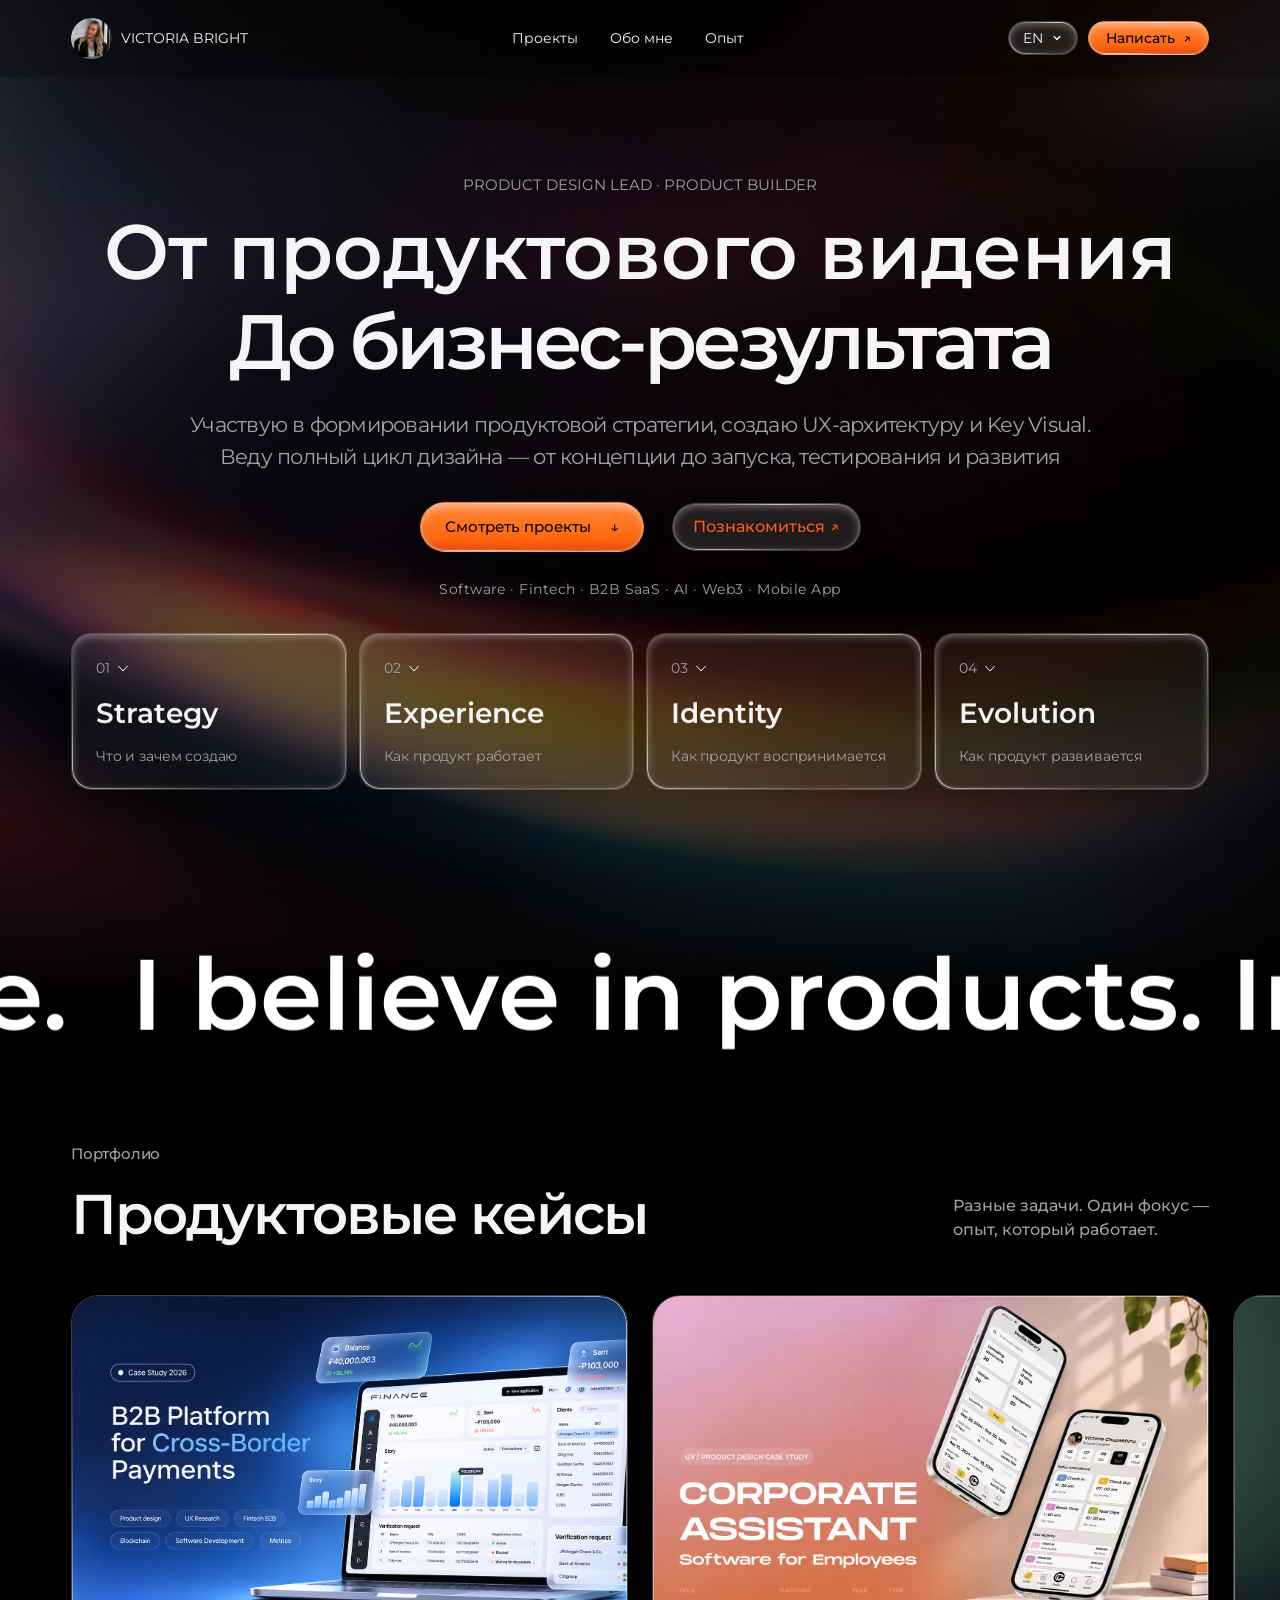
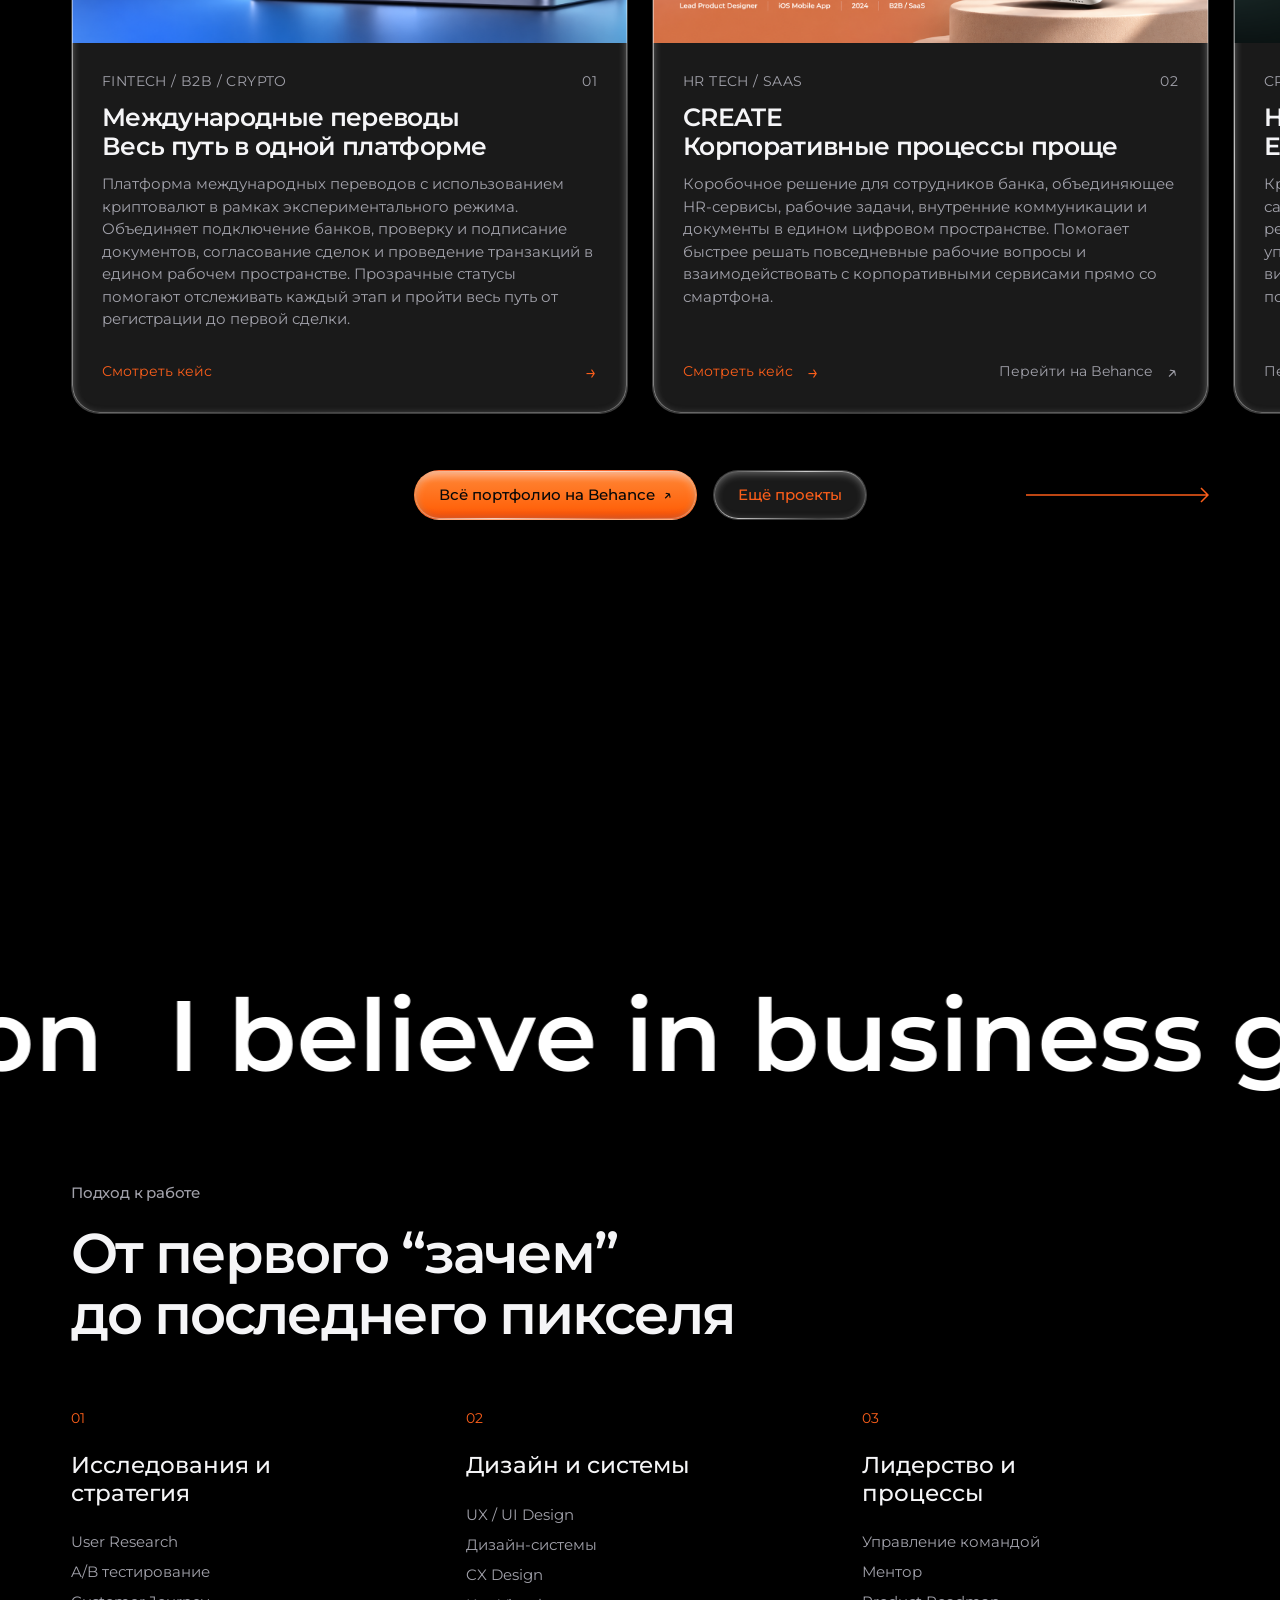
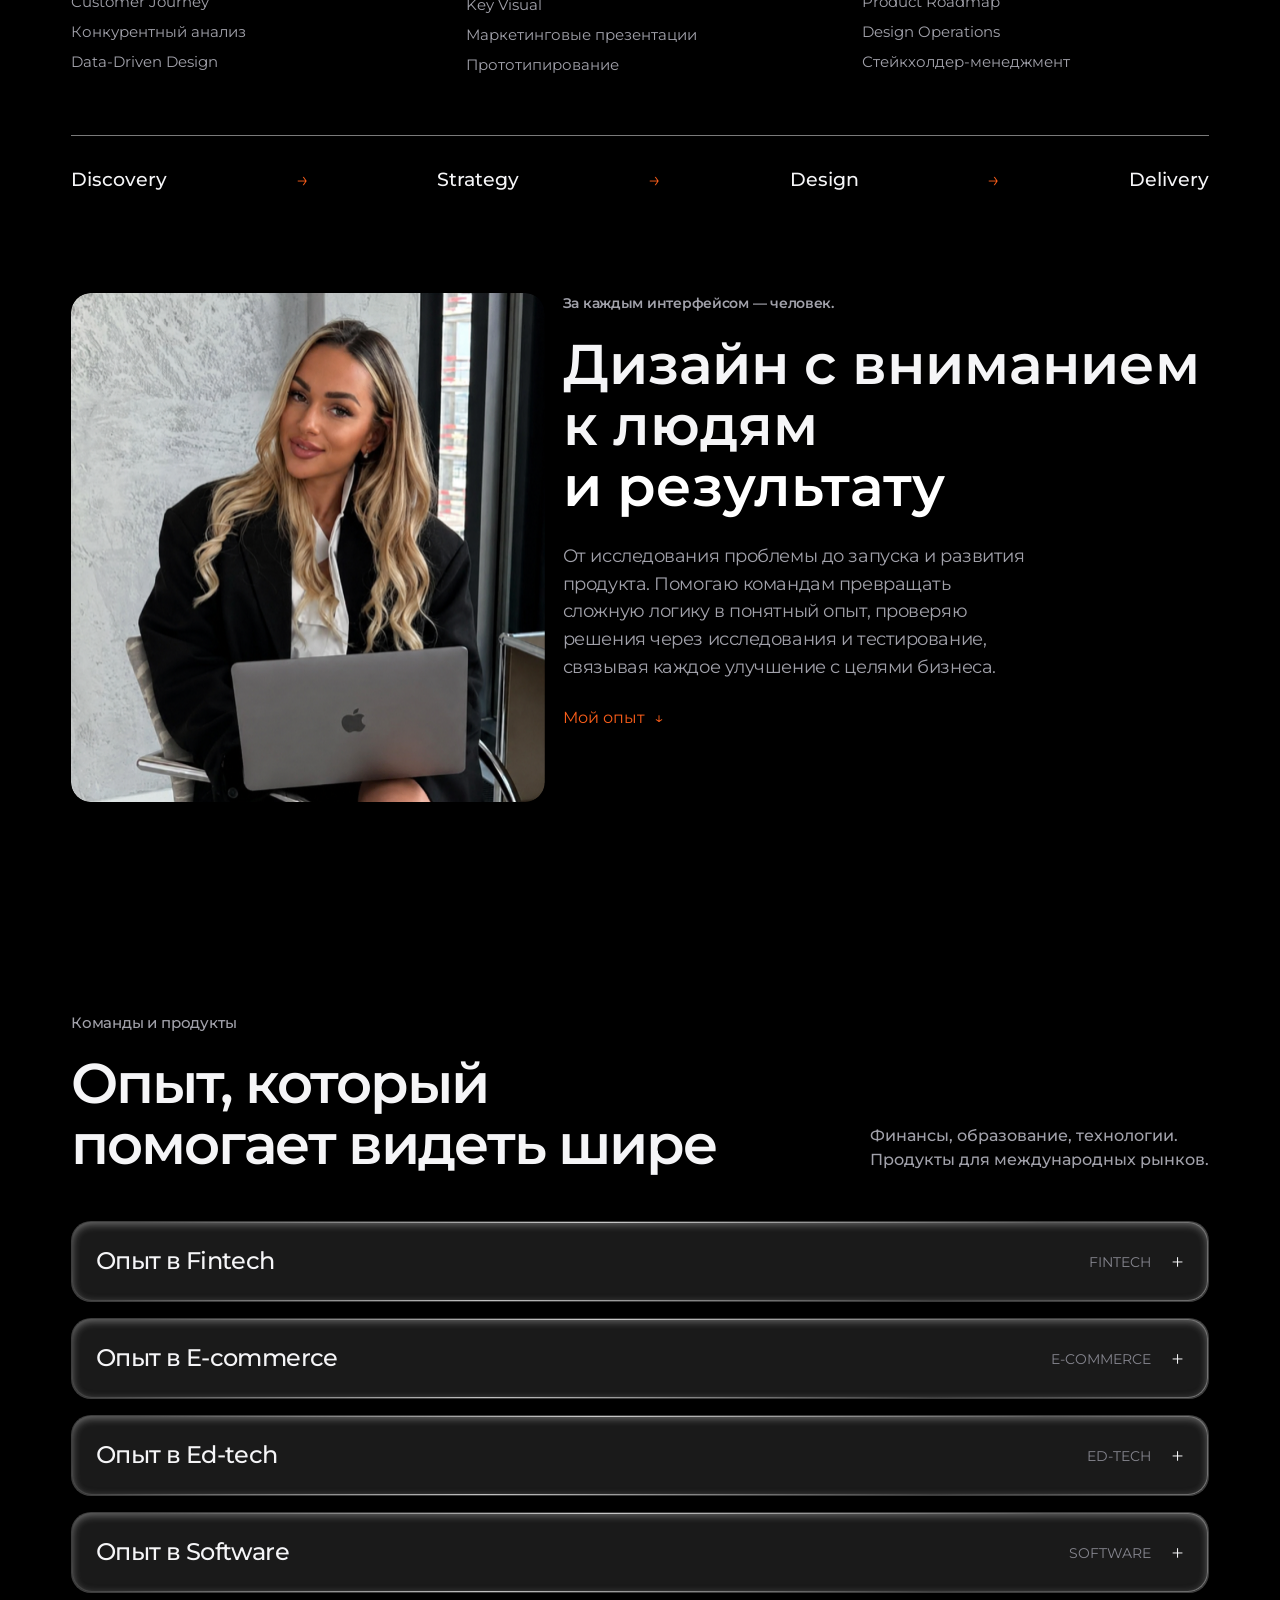
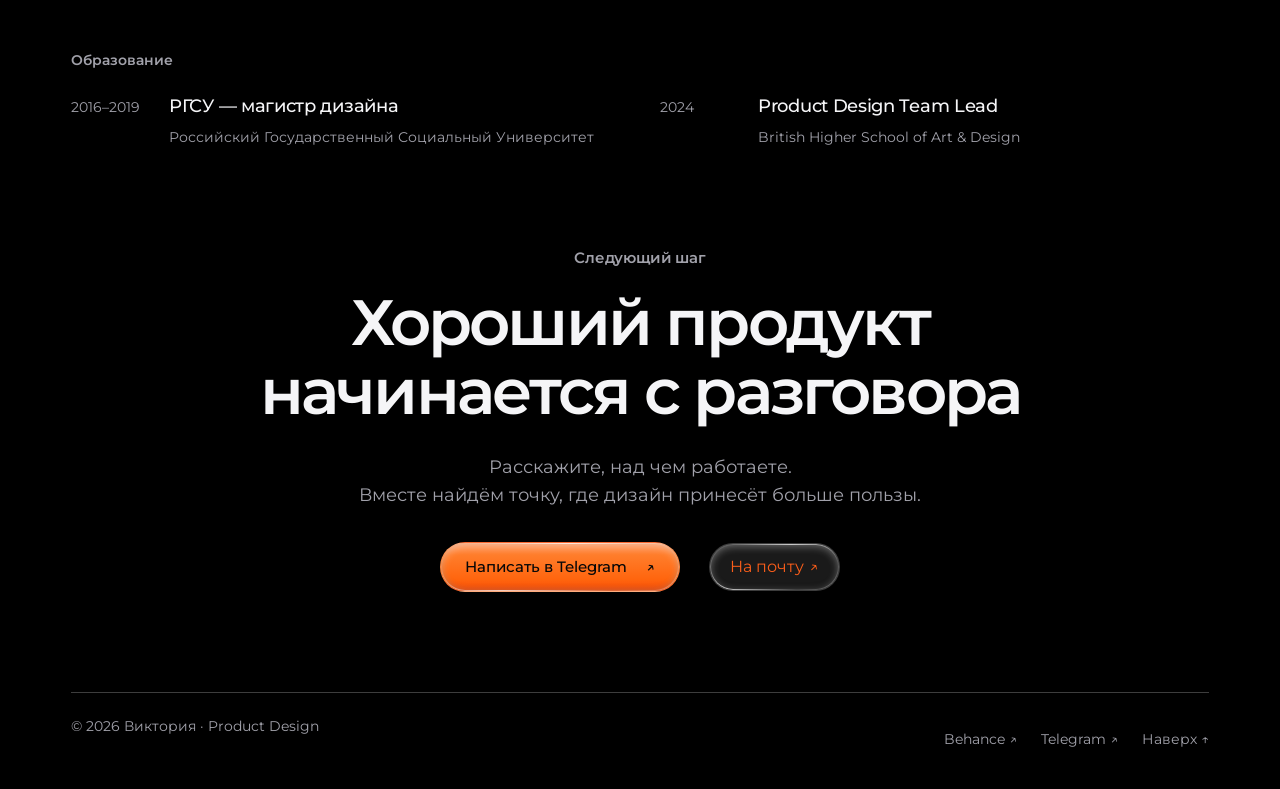
==== commit ee6c6174: "Keep mobile actions in one row with primary first and shorten portfolio label" ====
--- a/index.html
+++ b/index.html
@@ -13,12 +13,12 @@
   <link rel="stylesheet" href="style.css?v=readability-spacing-20261123">
   <link rel="stylesheet" href="glass.css?v=readability-spacing-20261123">
   <link rel="stylesheet" href="home-orange.css?v=readability-spacing-20261123">
-<link rel="stylesheet" href="home-figma.css?v=parallax-cover-spacing-20261123">
+<link rel="stylesheet" href="home-figma.css?v=mobile-buttons-20261123">
   <link rel="preload" href="assets/fonts/montserrat-variable.ttf" as="font" type="font/ttf" crossorigin>
   <link rel="preload" href="assets/images/home-gradient-figma-20261122.webp" as="image">
   <script src="js/data.js?v=create-cover-20261123" defer></script>
   <script src="js/data-en.js?v=create-cover-20261123" defer></script>
-  <script src="js/app.js?v=create-cover-20261123" defer></script>
+  <script src="js/app.js?v=mobile-buttons-20261123" defer></script>
   <link rel="stylesheet" href="css/magic-cursor.css?v=readability-spacing-20261123">
   <script src="js/magic-cursor.js?v=magic-wand-20261119" defer></script>
   <link rel="alternate" type="text/plain" href="/readable/home.txt" title="Текстовая версия">
@@ -61,7 +61,7 @@
 Весь путь в одной платформе</a></h3><p>Платформа международных переводов с использованием криптовалют в рамках экспериментального режима. Объединяет подключение банков, проверку и подписание документов, согласование сделок и проведение транзакций в едином рабочем пространстве. Прозрачные статусы помогают отслеживать каждый этап и пройти весь путь от регистрации до первой сделки.</p><div class="project-actions"><a class="project-link project-case-link" href="/case/cross-border-payments/?lang=ru"><span>Смотреть кейс</span><span aria-hidden="true">→</span></a></div></div></article><article class="project"><a class="project-visual" href="/case/create/?lang=ru"  aria-label="CREATE — Corporate Assistant для HR"><img src="assets/images/create-cover-20261123.png" alt="CREATE — Corporate Assistant для HR" loading="lazy" width="1499" height="1049"></a><div class="project-copy"><div class="project-meta"><span>HR Tech / SaaS</span><span>02</span></div><h3><a href="/case/create/?lang=ru" >CREATE<br>
 Корпоративные процессы проще</a></h3><p>Коробочное решение для сотрудников банка, объединяющее HR-сервисы, рабочие задачи, внутренние коммуникации и документы в едином цифровом пространстве. Помогает быстрее решать повседневные рабочие вопросы и взаимодействовать с корпоративными сервисами прямо со смартфона.</p><div class="project-actions"><a class="project-link project-case-link" href="/case/create/?lang=ru"><span>Смотреть кейс</span><span aria-hidden="true">→</span></a><a class="project-link project-behance-link" href="https://www.behance.net/gallery/209329083/CREATE-(Corporate-assistant)-Software-for-HR" target="_blank" rel="noopener"><span>Перейти на Behance</span><span aria-hidden="true">↗</span></a></div></div></article><article class="project"><a class="project-visual" href="https://www.behance.net/gallery/171243765/HAQQEX" target="_blank" rel="noopener" aria-label="HAQQEX"><img src="assets/images/proj-haqqex-cover-20261119.png" alt="HAQQEX" loading="lazy" width="800" height="500"></a><div class="project-copy"><div class="project-meta"><span>Crypto / Web3</span><span>03</span></div><h3><a href="https://www.behance.net/gallery/171243765/HAQQEX" target="_blank" rel="noopener">HAQQEX<br>
 Единая криптоэкосистема</a></h3><p>Криптоэкосистема, объединяющая торговую веб-платформу, сайт и мобильное приложение. Дизайн охватывает регистрацию и верификацию, обзор рынка, торговлю и управление портфелем. Пользовательские сценарии и визуальная система связывают разные части продукта в последовательный опыт.</p><div class="project-actions"><a class="project-link project-behance-link" href="https://www.behance.net/gallery/171243765/HAQQEX" target="_blank" rel="noopener"><span>Перейти на Behance</span><span aria-hidden="true">↗</span></a></div></div></article><article class="project" data-extra-project hidden><a class="project-visual" href="https://www.behance.net/gallery/232372549/Bellator-Bike-Lab" target="_blank" rel="noopener" aria-label="Bellator Bike Lab"><img src="assets/images/proj-bellator.jpg" alt="Bellator Bike Lab" loading="lazy" width="800" height="500"></a><div class="project-copy"><div class="project-meta"><span>Brand / Web</span><span>04</span></div><h3><a href="https://www.behance.net/gallery/232372549/Bellator-Bike-Lab" target="_blank" rel="noopener">Bellator Bike Lab</a></h3><p>Брендинг и веб-дизайн для велосипедной лаборатории Bellator Bike Lab. Проект включает фирменную айдентику, визуальную систему и оформление сайта. Задача дизайна — передать характер бренда и последовательно представить его в цифровой среде.</p><div class="project-actions"><a class="project-link project-behance-link" href="https://www.behance.net/gallery/232372549/Bellator-Bike-Lab" target="_blank" rel="noopener"><span>Перейти на Behance</span><span aria-hidden="true">↗</span></a></div></div></article><article class="project" data-extra-project hidden><a class="project-visual" href="https://www.behance.net/gallery/172260851/Ispolin-capital" target="_blank" rel="noopener" aria-label="Ispolin Capital"><img src="assets/images/proj-ispolin.jpg" alt="Ispolin Capital" loading="lazy" width="800" height="500"></a><div class="project-copy"><div class="project-meta"><span>Fintech / Investment</span><span>05</span></div><h3><a href="https://www.behance.net/gallery/172260851/Ispolin-capital" target="_blank" rel="noopener">Ispolin Capital</a></h3><p>Фирменный стиль и веб-платформа инвестиционной компании Ispolin Capital. В проекте объединены айдентика, дизайн страниц и организация информации о компании. Структура и визуальная иерархия помогают последовательно раскрыть её подход и инвестиционное направление.</p><div class="project-actions"><a class="project-link project-behance-link" href="https://www.behance.net/gallery/172260851/Ispolin-capital" target="_blank" rel="noopener"><span>Перейти на Behance</span><span aria-hidden="true">↗</span></a></div></div></article><article class="project" data-extra-project hidden><a class="project-visual" href="https://www.behance.net/gallery/145473747/CURIO" target="_blank" rel="noopener" aria-label="CURIO"><img src="assets/images/proj-curio.jpg" alt="CURIO" loading="lazy" width="800" height="500"></a><div class="project-copy"><div class="project-meta"><span>Medtech / Mobile</span><span>06</span></div><h3><a href="https://www.behance.net/gallery/145473747/CURIO" target="_blank" rel="noopener">CURIO<br>
-Цифровой опыт в Medtech</a></h3><p>Medtech-продукт для телемедицины, в котором объединены дизайн платформы, мобильного интерфейса и брендинг. Работа охватывает пользовательские сценарии, навигацию и визуальную систему. Основной фокус — понятное взаимодействие с медицинским сервисом и последовательный опыт внутри продукта.</p><div class="project-actions"><a class="project-link project-behance-link" href="https://www.behance.net/gallery/145473747/CURIO" target="_blank" rel="noopener"><span>Перейти на Behance</span><span aria-hidden="true">↗</span></a></div></div></article><article class="project" data-extra-project hidden><a class="project-visual" href="https://www.behance.net/gallery/159016397/Dream-Car-Investment" target="_blank" rel="noopener" aria-label="Dream Car Investment"><img src="assets/images/proj-dreamcar.jpg" alt="Dream Car Investment" loading="lazy" width="800" height="500"></a><div class="project-copy"><div class="project-meta"><span>Investment / Web</span><span>07</span></div><h3><a href="https://www.behance.net/gallery/159016397/Dream-Car-Investment" target="_blank" rel="noopener">Dream Car Investment</a></h3><p>Веб-платформа инвестиционного проекта на автомобильном рынке. В кейсе представлены продуктовый дизайн, структура страниц и визуальная подача информации о проекте. Задача — помочь пользователю разобраться в предложении и пройти путь от первого знакомства к более подробному изучению.</p><div class="project-actions"><a class="project-link project-behance-link" href="https://www.behance.net/gallery/159016397/Dream-Car-Investment" target="_blank" rel="noopener"><span>Перейти на Behance</span><span aria-hidden="true">↗</span></a></div></div></article><article class="project" data-extra-project hidden><a class="project-visual" href="https://www.behance.net/gallery/143016217/Anywear" target="_blank" rel="noopener" aria-label="Anywear"><img src="assets/images/proj-anywear.jpg" alt="Anywear" loading="lazy" width="800" height="500"></a><div class="project-copy"><div class="project-meta"><span>Fashion / Mobile</span><span>08</span></div><h3><a href="https://www.behance.net/gallery/143016217/Anywear" target="_blank" rel="noopener">Anywear</a></h3><p>Мобильная fashion-платформа с пользовательским контентом и механиками монетизации. В кейсе показаны продуктовый дизайн, сценарии взаимодействия и визуальная система приложения. Контентная и коммерческая части связаны в единый опыт, который помогает пользователю ориентироваться в продукте.</p><div class="project-actions"><a class="project-link project-behance-link" href="https://www.behance.net/gallery/143016217/Anywear" target="_blank" rel="noopener"><span>Перейти на Behance</span><span aria-hidden="true">↗</span></a></div></div></article></div><div class="project-slider-controls"><button type="button" class="project-slider-arrow" data-project-prev aria-controls="projects" aria-label="Предыдущие проекты" disabled><svg width="184" height="16" viewBox="0 0 184 16" fill="none" aria-hidden="true"><path d="M1 8H182M176 1L183 8L176 15" stroke="currentColor" stroke-width="1.5"/></svg></button><div class="project-slider-actions"><button type="button" id="show-more-projects" class="button project-more-toggle" aria-controls="projects" aria-expanded="false" data-i18n="more">Ещё проекты</button><a class="button primary project-slider-portfolio" href="https://www.behance.net/victoriabraf2f" target="_blank" rel="noopener" data-i18n="behance">Всё портфолио на Behance <span aria-hidden="true">↗</span></a></div><button type="button" class="project-slider-arrow" data-project-next aria-controls="projects" aria-label="Следующие проекты"><svg width="184" height="16" viewBox="0 0 184 16" fill="none" aria-hidden="true"><path d="M1 8H182M176 1L183 8L176 15" stroke="currentColor" stroke-width="1.5"/></svg></button></div></div></div>
+Цифровой опыт в Medtech</a></h3><p>Medtech-продукт для телемедицины, в котором объединены дизайн платформы, мобильного интерфейса и брендинг. Работа охватывает пользовательские сценарии, навигацию и визуальную систему. Основной фокус — понятное взаимодействие с медицинским сервисом и последовательный опыт внутри продукта.</p><div class="project-actions"><a class="project-link project-behance-link" href="https://www.behance.net/gallery/145473747/CURIO" target="_blank" rel="noopener"><span>Перейти на Behance</span><span aria-hidden="true">↗</span></a></div></div></article><article class="project" data-extra-project hidden><a class="project-visual" href="https://www.behance.net/gallery/159016397/Dream-Car-Investment" target="_blank" rel="noopener" aria-label="Dream Car Investment"><img src="assets/images/proj-dreamcar.jpg" alt="Dream Car Investment" loading="lazy" width="800" height="500"></a><div class="project-copy"><div class="project-meta"><span>Investment / Web</span><span>07</span></div><h3><a href="https://www.behance.net/gallery/159016397/Dream-Car-Investment" target="_blank" rel="noopener">Dream Car Investment</a></h3><p>Веб-платформа инвестиционного проекта на автомобильном рынке. В кейсе представлены продуктовый дизайн, структура страниц и визуальная подача информации о проекте. Задача — помочь пользователю разобраться в предложении и пройти путь от первого знакомства к более подробному изучению.</p><div class="project-actions"><a class="project-link project-behance-link" href="https://www.behance.net/gallery/159016397/Dream-Car-Investment" target="_blank" rel="noopener"><span>Перейти на Behance</span><span aria-hidden="true">↗</span></a></div></div></article><article class="project" data-extra-project hidden><a class="project-visual" href="https://www.behance.net/gallery/143016217/Anywear" target="_blank" rel="noopener" aria-label="Anywear"><img src="assets/images/proj-anywear.jpg" alt="Anywear" loading="lazy" width="800" height="500"></a><div class="project-copy"><div class="project-meta"><span>Fashion / Mobile</span><span>08</span></div><h3><a href="https://www.behance.net/gallery/143016217/Anywear" target="_blank" rel="noopener">Anywear</a></h3><p>Мобильная fashion-платформа с пользовательским контентом и механиками монетизации. В кейсе показаны продуктовый дизайн, сценарии взаимодействия и визуальная система приложения. Контентная и коммерческая части связаны в единый опыт, который помогает пользователю ориентироваться в продукте.</p><div class="project-actions"><a class="project-link project-behance-link" href="https://www.behance.net/gallery/143016217/Anywear" target="_blank" rel="noopener"><span>Перейти на Behance</span><span aria-hidden="true">↗</span></a></div></div></article></div><div class="project-slider-controls"><button type="button" class="project-slider-arrow" data-project-prev aria-controls="projects" aria-label="Предыдущие проекты" disabled><svg width="184" height="16" viewBox="0 0 184 16" fill="none" aria-hidden="true"><path d="M1 8H182M176 1L183 8L176 15" stroke="currentColor" stroke-width="1.5"/></svg></button><div class="project-slider-actions"><a class="button primary project-slider-portfolio" href="https://www.behance.net/victoriabraf2f" target="_blank" rel="noopener" data-i18n="behance"><span class="portfolio-label">Всё портфолио<span class="portfolio-label-desktop"> на Behance</span></span><span aria-hidden="true">↗</span></a><button type="button" id="show-more-projects" class="button project-more-toggle" aria-controls="projects" aria-expanded="false" data-i18n="more">Ещё проекты</button></div><button type="button" class="project-slider-arrow" data-project-next aria-controls="projects" aria-label="Следующие проекты"><svg width="184" height="16" viewBox="0 0 184 16" fill="none" aria-hidden="true"><path d="M1 8H182M176 1L183 8L176 15" stroke="currentColor" stroke-width="1.5"/></svg></button></div></div></div>
     </section>
     <section class="section wrap growth" id="growth" data-scroll-reveal><div class="section-heading"><div><p class="eyebrow" data-i18n="growthLabel">Что я тут делаю?</p><h2 data-i18n="growthTitle">Проектирую рост бизнеса</h2></div><p data-i18n="growthText">Создаю продукты, приносящие<br>бизнесу рост и прибыль</p></div><div class="highlights service-grid" id="services"><div class="expertise-slot"><details class="expertise-card glass" data-service="0" ><summary><span class="expertise-inner"><span class="expertise-index">01<img class="expertise-chevron" src="assets/ui/expertise-chevron.svg" width="10" height="10.0799" alt="" aria-hidden="true"></span><h3>Systems</h3><span class="expertise-subtitle">Упрощаю сложные процессы</span></span></summary><div class="expertise-more"><p>Проектирую CRM, торговые платформы и B2B-системы, превращая сложные бизнес-процессы в понятные и эффективные рабочие инструменты.</p><small>CRM · B2B Platforms · Trading Systems · UX Architecture</small></div></details></div><div class="expertise-slot"><details class="expertise-card glass" data-service="1" ><summary><span class="expertise-inner"><span class="expertise-index">02<img class="expertise-chevron" src="assets/ui/expertise-chevron.svg" width="10" height="10.0799" alt="" aria-hidden="true"></span><h3>Web</h3><span class="expertise-subtitle">Превращаю трафик в клиентов</span></span></summary><div class="expertise-more"><p>Создаю сайты, которые раскрывают ценность продукта, формируют доверие и помогают бизнесу увеличивать конверсию и продажи.</p><small>Web Design · Landing Pages · Conversion · CRO</small></div></details></div><div class="expertise-slot"><details class="expertise-card glass" data-service="2" ><summary><span class="expertise-inner"><span class="expertise-index">03<img class="expertise-chevron" src="assets/ui/expertise-chevron.svg" width="10" height="10.0799" alt="" aria-hidden="true"></span><h3>Mobile</h3><span class="expertise-subtitle">Опыт, который удерживает</span></span></summary><div class="expertise-more"><p>Проектирую мобильные приложения с интуитивными сценариями и удобными интерфейсами, повышая возвращаемость пользователей.</p><small>Art Direction · Visual Identity · UI Design · Design Systems</small></div></details></div><div class="expertise-slot"><details class="expertise-card glass" data-service="3" ><summary><span class="expertise-inner"><span class="expertise-index">04<img class="expertise-chevron" src="assets/ui/expertise-chevron.svg" width="10" height="10.0799" alt="" aria-hidden="true"></span><h3>Stories</h3><span class="expertise-subtitle">Превращаю идеи в аргументы</span></span></summary><div class="expertise-more"><p>Создаю презентации и визуальные материалы, которые понятно раскрывают сложные идеи, убеждают аудиторию и помогают продавать решения.</p><small>Pitch Decks · Presentations · Storytelling</small></div></details></div></div></section>
     <section class="belief-marquee belief-marquee--growth" aria-label="I believe in business growth. In the power of design. In the value of every decision"><div class="belief-marquee-track" aria-hidden="true"><span class="belief-marquee-group">I believe in business growth. In the power of design. In the value of every decision</span><span class="belief-marquee-group">I believe in business growth. In the power of design. In the value of every decision</span></div></section>
--- a/home-figma.css
+++ b/home-figma.css
@@ -158,3 +158,19 @@
 .home-figma .project-actions > .project-link:only-child { width: 100%; }
 .home-figma .project-actions .project-behance-link { font-size: 14px; color: var(--muted); }
 .home-figma .project-actions .project-behance-link:hover { color: var(--blue); }
+
+/* Keep the primary action first, with compact labels on narrow screens. */
+.home-figma .project-slider-portfolio .portfolio-label-desktop { display: inline; }
+@media (max-width: 700px) {
+  .home-figma :is(.hero-actions, .contact-actions) { flex-wrap: nowrap; align-items: stretch; gap: 10px; }
+  .home-figma :is(.hero-actions, .contact-actions) > :is(.button, .text-link) { min-width: 0; min-height: 48px; padding: 12px 10px; font-size: 14px; line-height: 20px; }
+  .home-figma .hero-actions > a > span[aria-hidden] { display: none; }
+  .home-figma .project-slider-actions { grid-template-columns: repeat(2, minmax(0, 1fr)); }
+  .home-figma .project-slider-portfolio .portfolio-label-desktop,
+  .home-figma .project-slider-portfolio > span[aria-hidden] { display: none; }
+  .home-figma .project-slider-actions > .button { padding-inline: 8px; }
+}
+@media (max-width: 360px) {
+  .home-figma :is(.hero-actions, .contact-actions) { gap: 8px; }
+  .home-figma :is(.hero-actions, .contact-actions) > :is(.button, .text-link) { padding-inline: 6px; }
+}
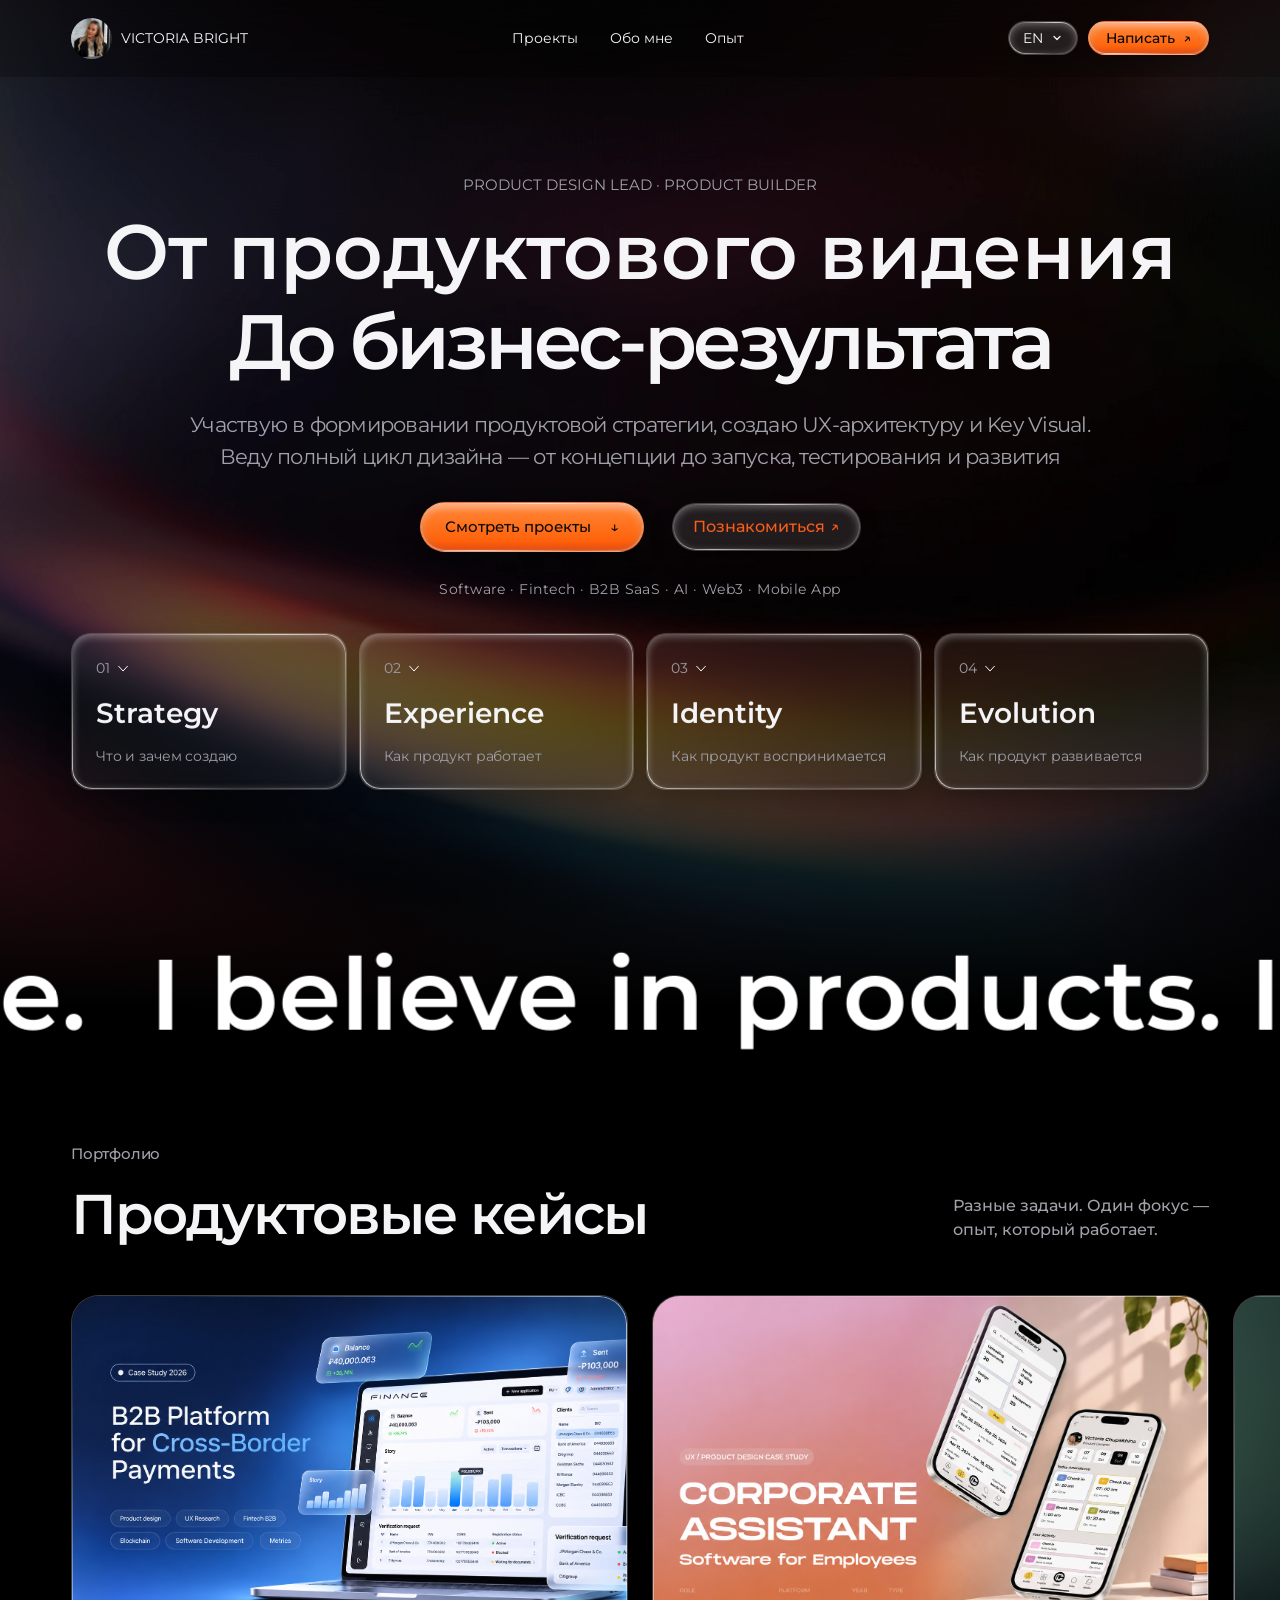
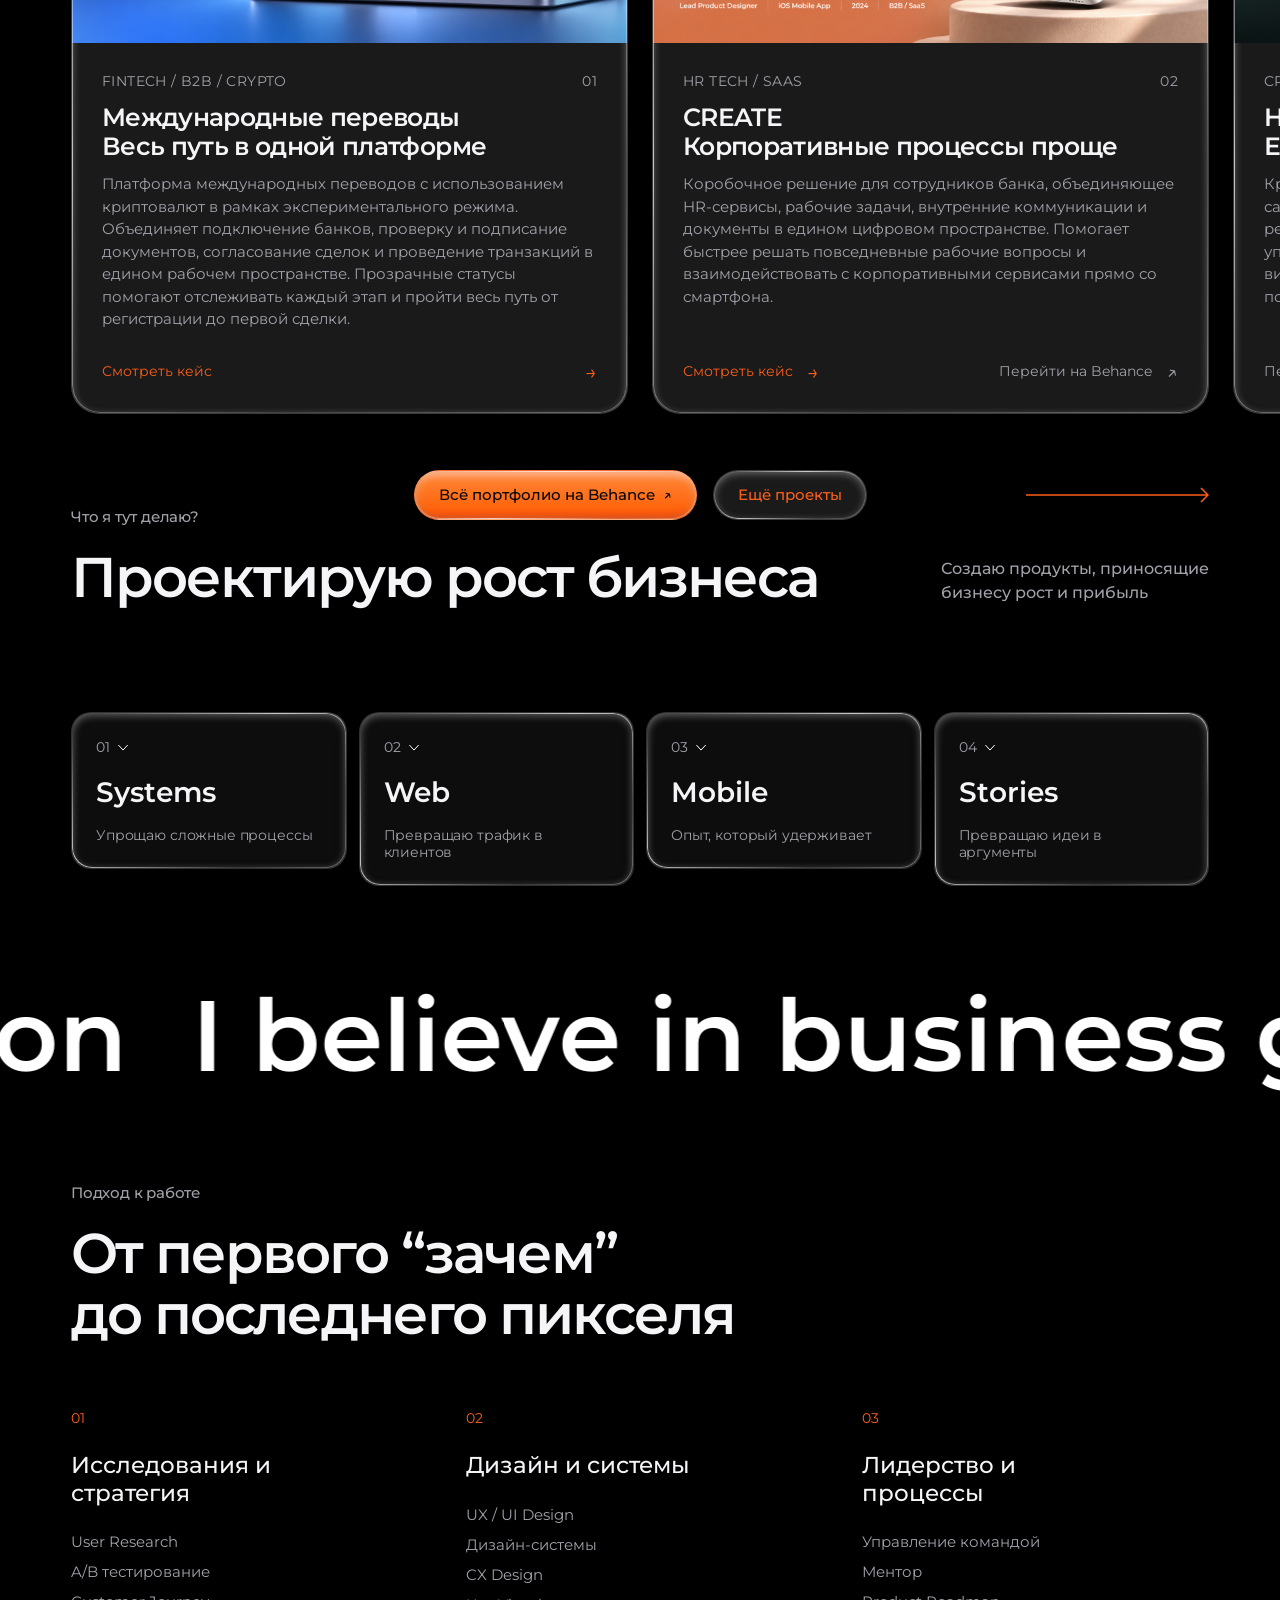
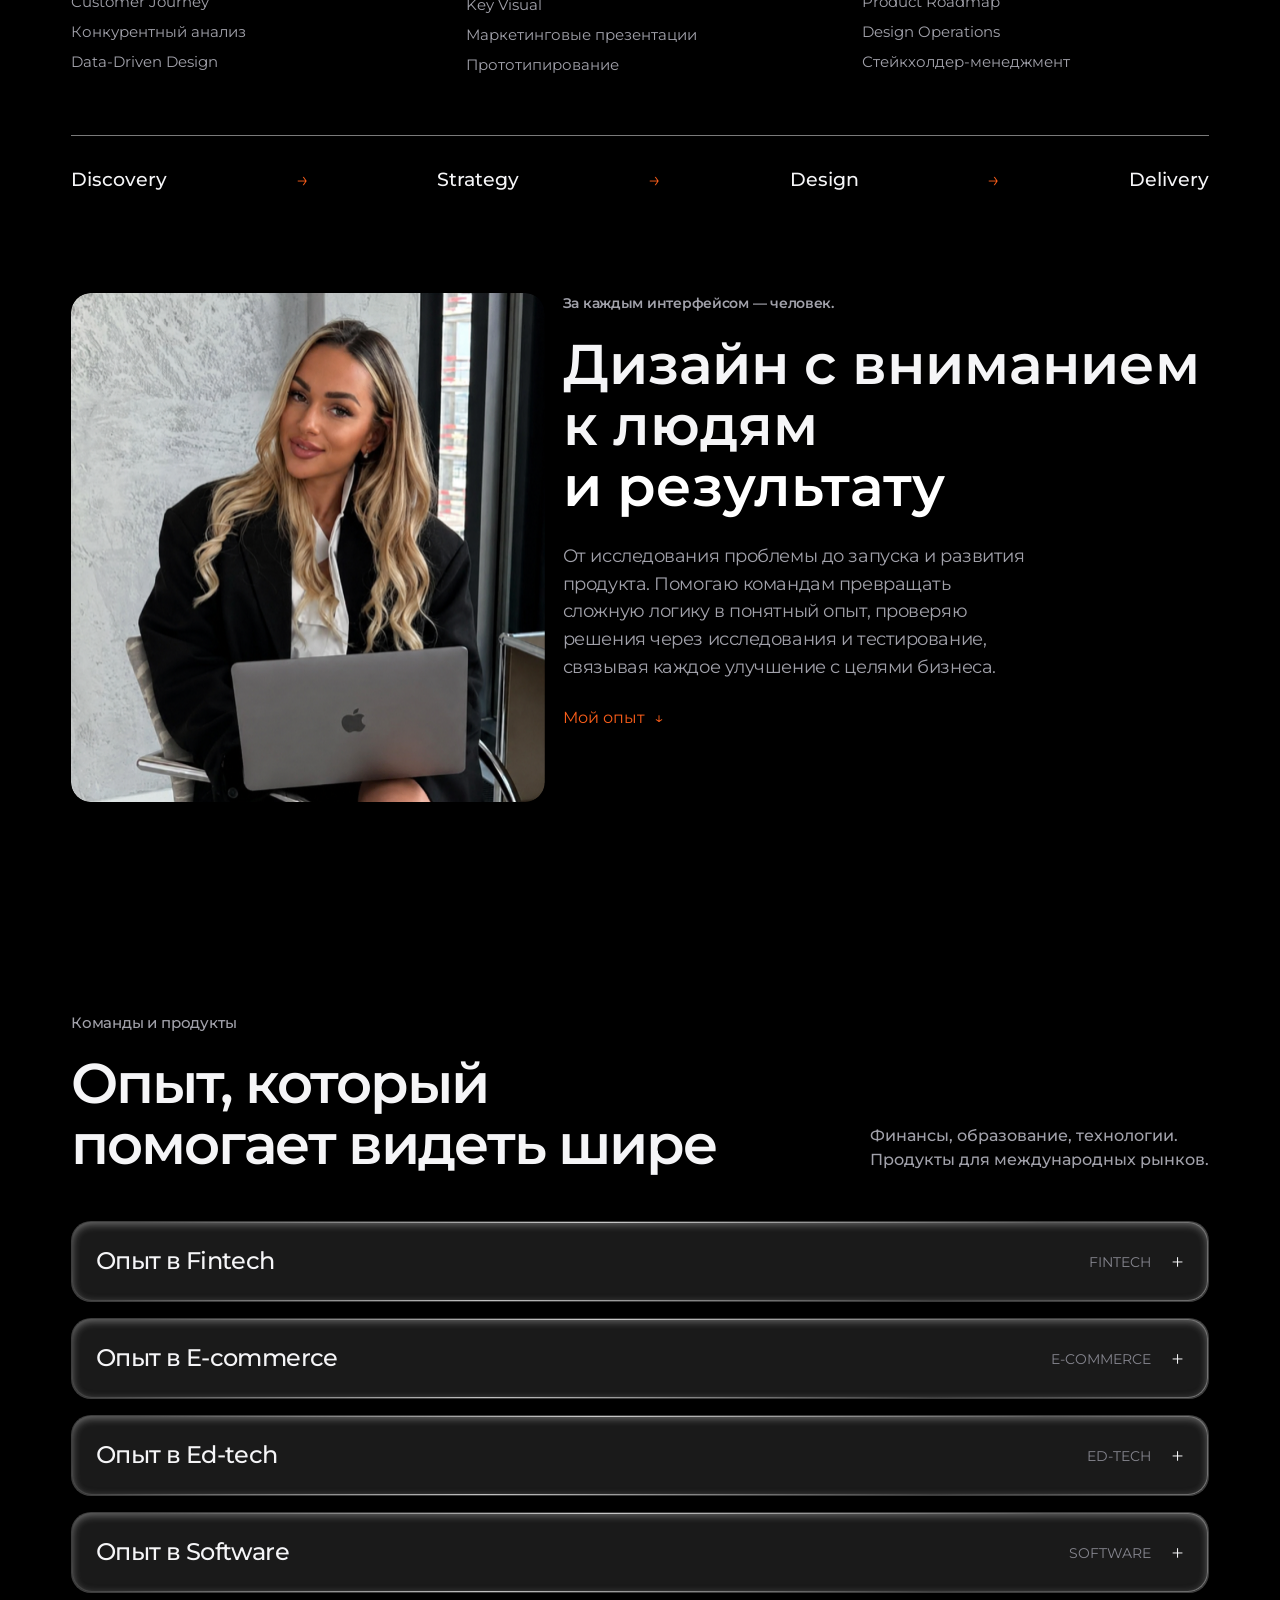
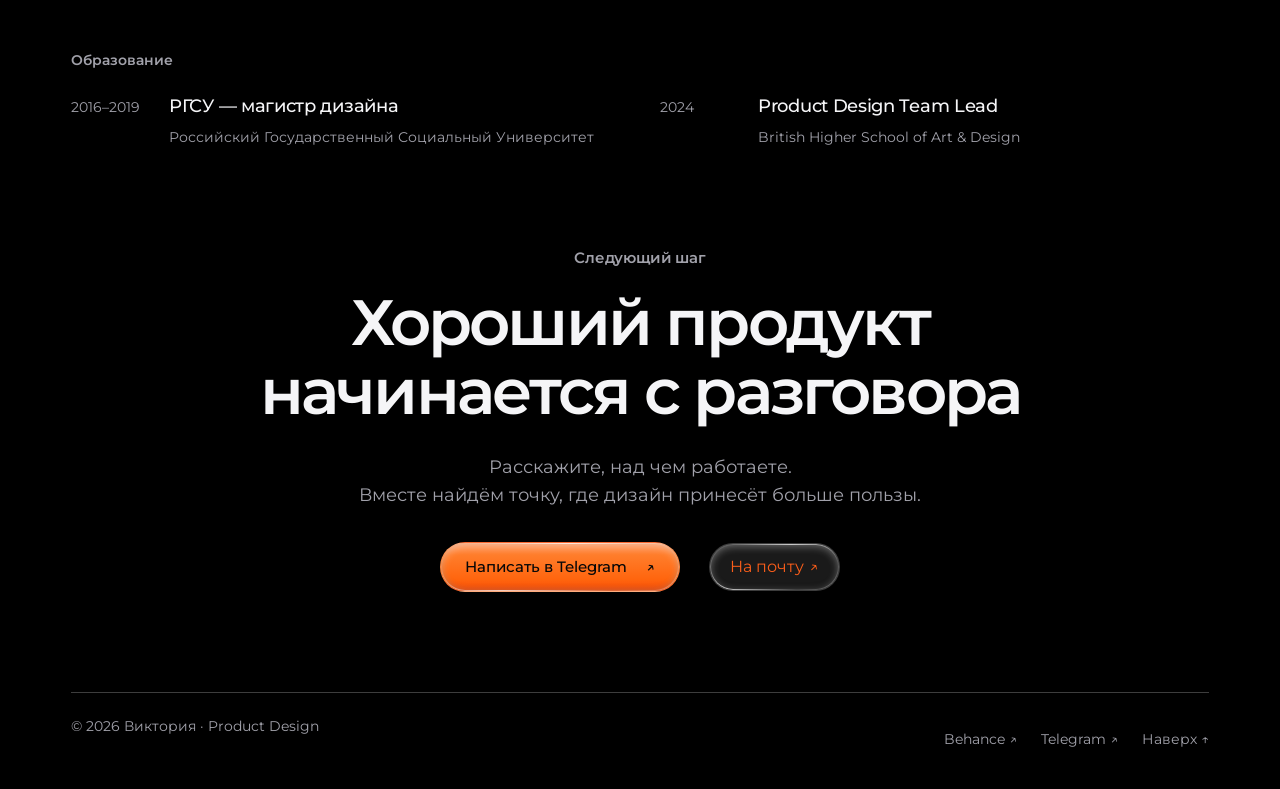
==== commit 1edb7d98: "Align mobile action rows and match hero heading to contact heading" ====
--- a/index.html
+++ b/index.html
@@ -13,7 +13,7 @@
   <link rel="stylesheet" href="style.css?v=readability-spacing-20261123">
   <link rel="stylesheet" href="glass.css?v=readability-spacing-20261123">
   <link rel="stylesheet" href="home-orange.css?v=readability-spacing-20261123">
-<link rel="stylesheet" href="home-figma.css?v=mobile-buttons-20261123">
+<link rel="stylesheet" href="home-figma.css?v=mobile-alignment-20261124">
   <link rel="preload" href="assets/fonts/montserrat-variable.ttf" as="font" type="font/ttf" crossorigin>
   <link rel="preload" href="assets/images/home-gradient-figma-20261122.webp" as="image">
   <script src="js/data.js?v=create-cover-20261123" defer></script>
@@ -23,7 +23,7 @@
   <script src="js/magic-cursor.js?v=magic-wand-20261119" defer></script>
   <link rel="alternate" type="text/plain" href="/readable/home.txt" title="Текстовая версия">
 <link rel="stylesheet" href="assets/fonts/montserrat.css?v=readability-spacing-20261123">
-<script src="js/marquees.js?v=mobile-marquee-speed-20261123" defer></script>
+<script src="js/marquees.js?v=mobile-direction-20261124" defer></script>
 <link rel="stylesheet" href="css/scroll-motion.css?v=continuous-parallax-20261123">
 <script src="js/scroll-motion.js?v=continuous-parallax-20261123" defer></script>
 </head>
--- a/home-figma.css
+++ b/home-figma.css
@@ -92,8 +92,8 @@
   .home-figma .home-backdrop { min-height: 720px; height: 115vh; }
   .home-figma .hero.wrap { padding-top: 64px; }
   .home-figma .hero > .eyebrow { font-size: 14px; line-height: 20px; margin-bottom: 20px; }
-  .home-figma .hero h1 { font-size: clamp(19px,calc(7vw - 3px),44px); line-height: 1.18; margin-bottom: 24px; }
-  .home-figma .hero h1 span { margin-top: 4px; white-space: nowrap; }
+  .home-figma .hero h1 { font-size: 36px; line-height: 1.09; letter-spacing: -1px; margin-bottom: 24px; text-wrap: balance; }
+  .home-figma .hero h1 span { display: block; margin-top: 4px; white-space: normal; }
   .home-figma .hero-description { font-size: 14px; line-height: 22px; letter-spacing: -.4px; margin-bottom: 24px; }
   .home-figma .hero-description-line { white-space: normal; }
   .home-figma .hero-actions { gap: 12px; flex-wrap: wrap; }
@@ -174,3 +174,17 @@
   .home-figma :is(.hero-actions, .contact-actions) { gap: 8px; }
   .home-figma :is(.hero-actions, .contact-actions) > :is(.button, .text-link) { padding-inline: 6px; }
 }
+
+/* Match all mobile action rows to the portfolio's full-width, equal columns. */
+@media (max-width: 700px) {
+  .home-figma :is(.hero-actions, .contact-actions, .project-slider-actions) {
+    display: grid; grid-template-columns: repeat(2, minmax(0, 1fr));
+    width: 100%; gap: 10px; align-items: stretch;
+  }
+  .home-figma :is(.hero-actions, .contact-actions, .project-slider-actions) > :is(.button, .text-link) {
+    width: 100%; min-width: 0; min-height: 48px; padding-inline: 8px;
+    justify-content: center; text-align: center; white-space: normal;
+  }
+}
+/* Both slogans always travel left to right, including the CSS fallback. */
+.home-figma .belief-marquee-track { direction: ltr; animation-direction: normal; -webkit-animation-direction: normal; }
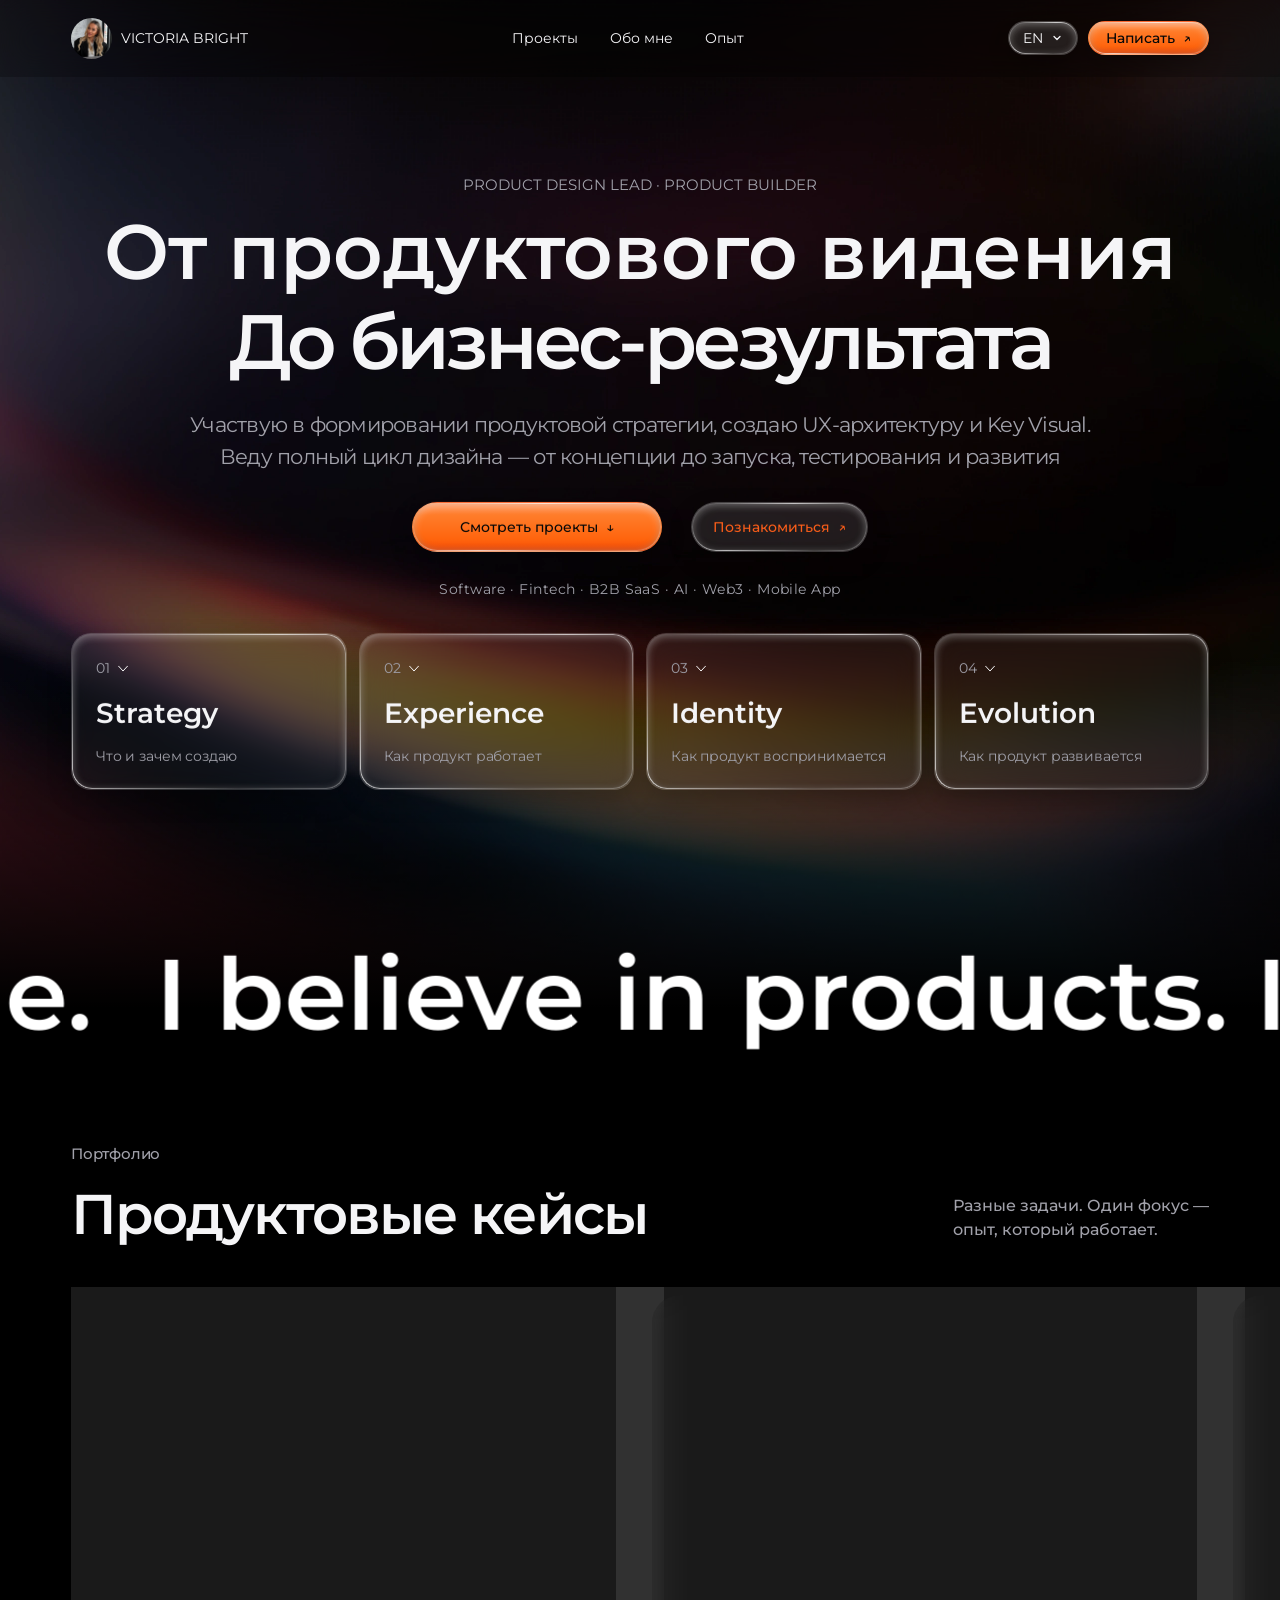
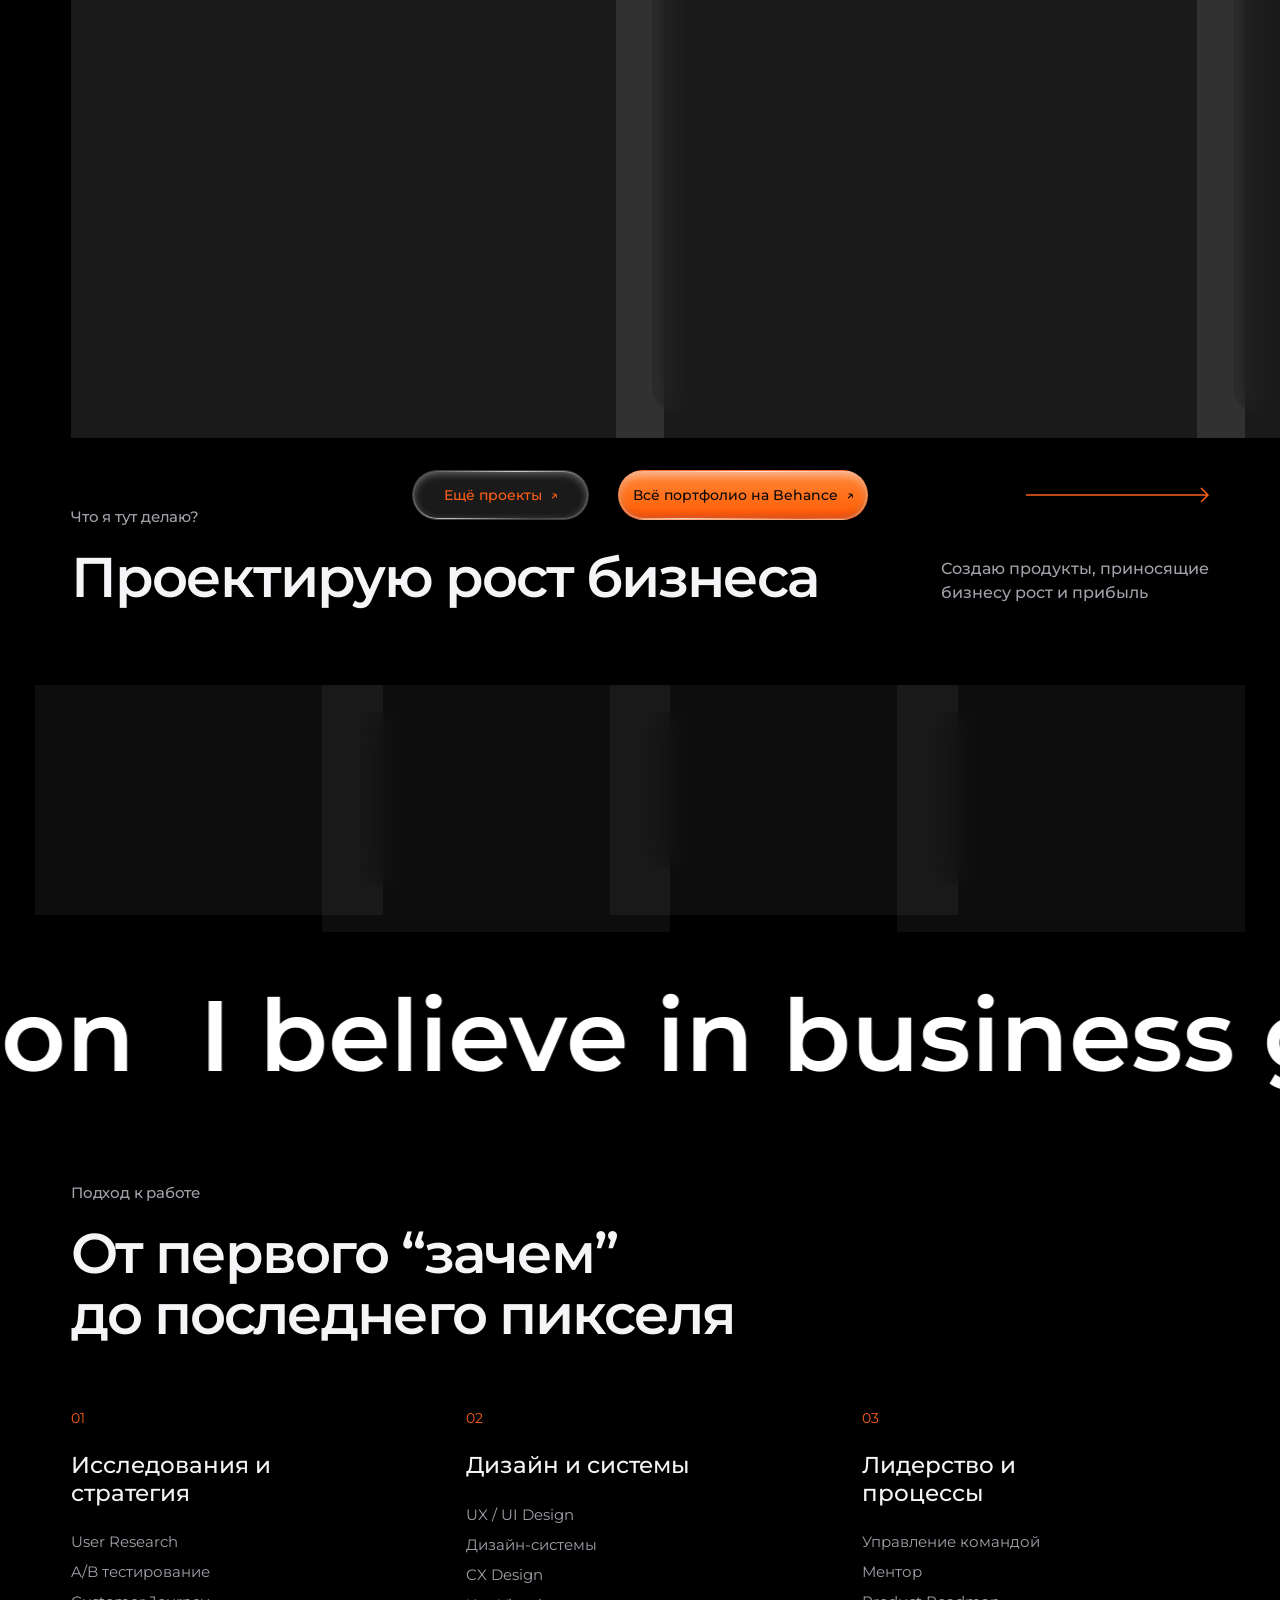
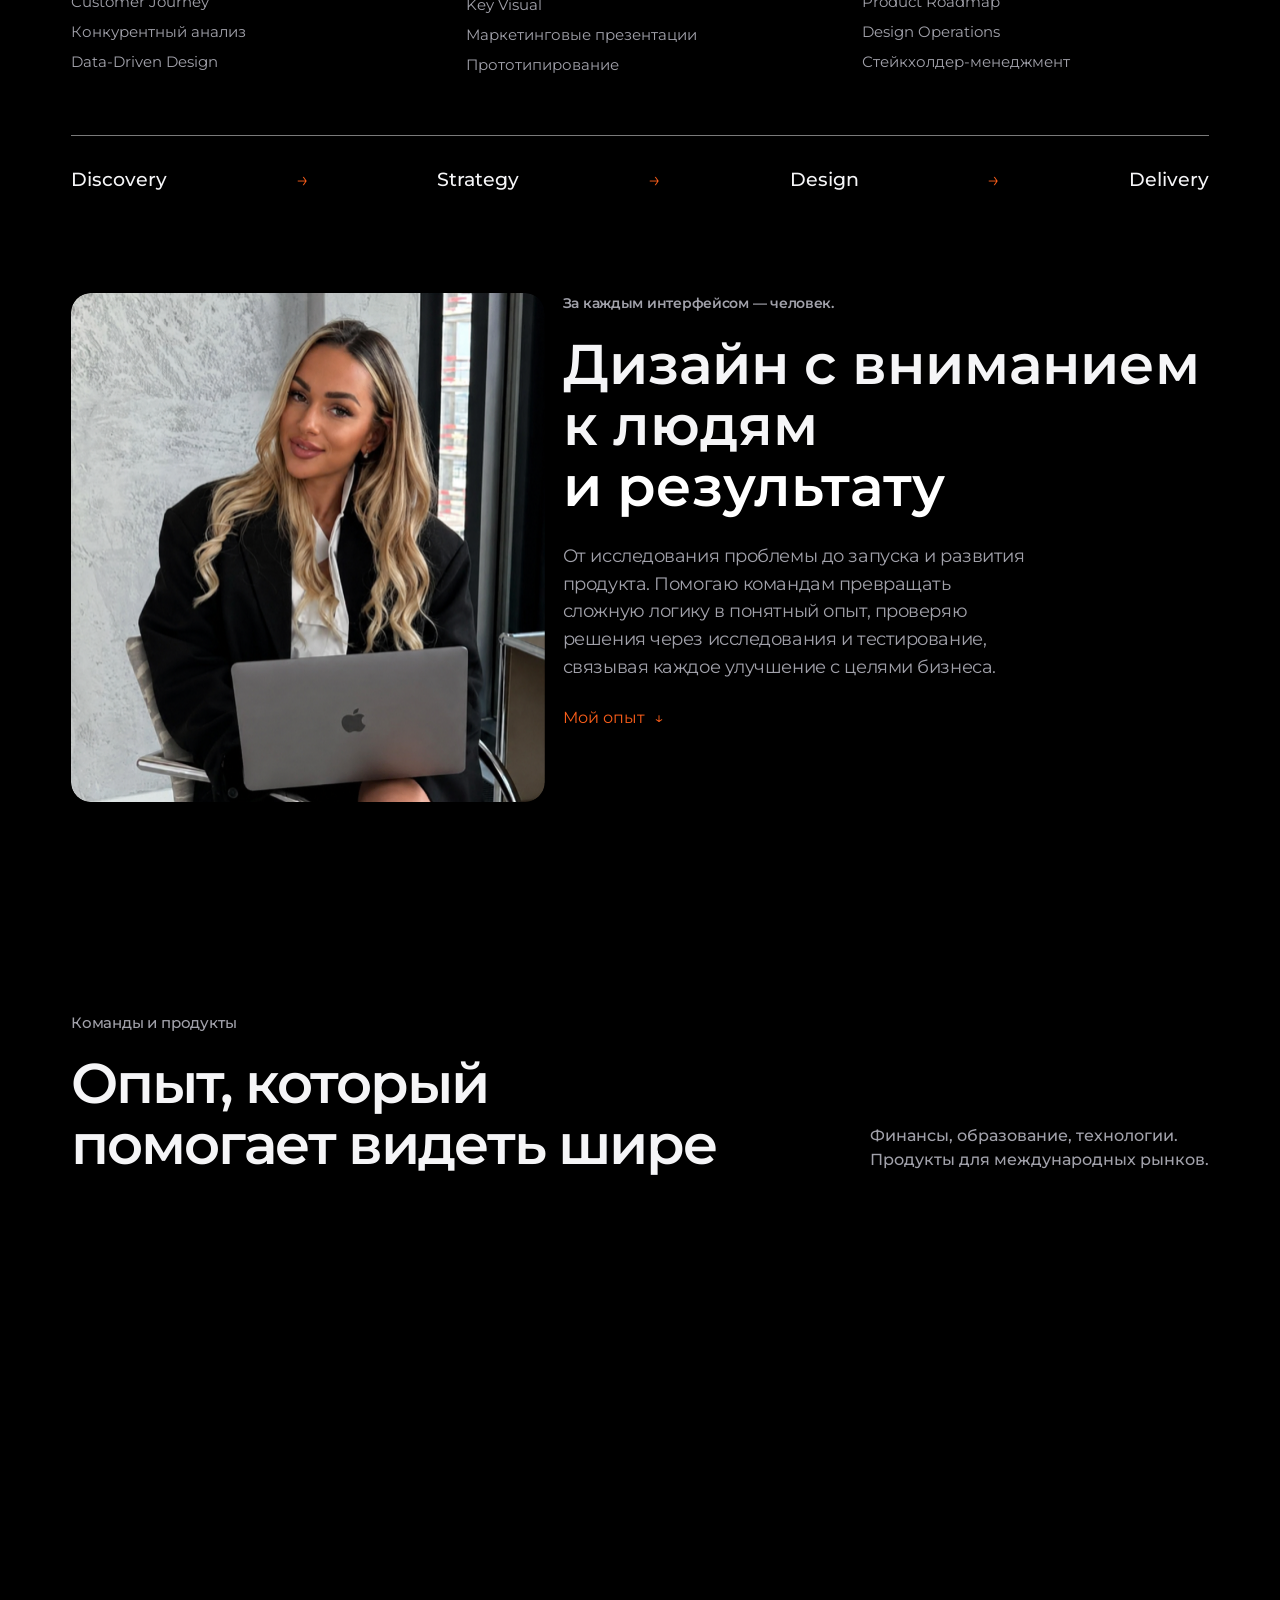
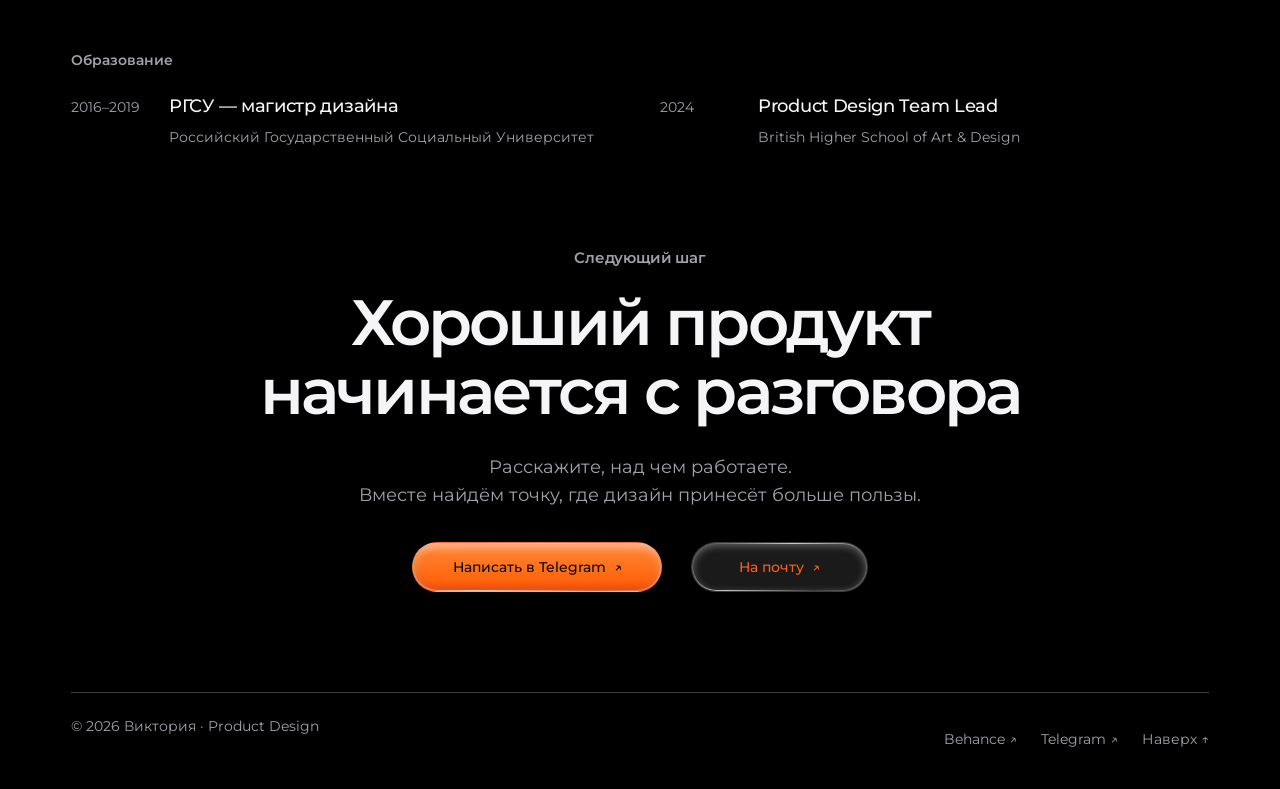
==== commit 5c8c3564: "Unify Figma action sizes, shorten mobile labels and left-align mobile hero" ====
--- a/index.html
+++ b/index.html
@@ -13,12 +13,12 @@
   <link rel="stylesheet" href="style.css?v=readability-spacing-20261123">
   <link rel="stylesheet" href="glass.css?v=readability-spacing-20261123">
   <link rel="stylesheet" href="home-orange.css?v=readability-spacing-20261123">
-<link rel="stylesheet" href="home-figma.css?v=mobile-alignment-20261124">
+<link rel="stylesheet" href="home-figma.css?v=figma-actions-20261124">
   <link rel="preload" href="assets/fonts/montserrat-variable.ttf" as="font" type="font/ttf" crossorigin>
   <link rel="preload" href="assets/images/home-gradient-figma-20261122.webp" as="image">
   <script src="js/data.js?v=create-cover-20261123" defer></script>
   <script src="js/data-en.js?v=create-cover-20261123" defer></script>
-  <script src="js/app.js?v=mobile-buttons-20261123" defer></script>
+  <script src="js/app.js?v=figma-actions-20261124" defer></script>
   <link rel="stylesheet" href="css/magic-cursor.css?v=readability-spacing-20261123">
   <script src="js/magic-cursor.js?v=magic-wand-20261119" defer></script>
   <link rel="alternate" type="text/plain" href="/readable/home.txt" title="Текстовая версия">
@@ -51,7 +51,7 @@
 
 <span>До бизнес-результата</span></h1>
       <p class="hero-description" data-i18n="intro"><span class="hero-description-line">Участвую в формировании продуктовой стратегии, создаю UX-архитектуру и Key Visual.</span><span class="hero-description-line">Веду полный цикл дизайна — от концепции до запуска, тестирования и развития</span></p>
-      <div class="hero-actions"><a class="button primary" href="#work" data-i18n="viewWork">Смотреть проекты <span aria-hidden="true">↓</span></a><a class="text-link" href="#about" data-i18n="meet">Познакомиться <span aria-hidden="true">↗</span></a></div>
+      <div class="hero-actions"><a class="button primary" href="#work" data-i18n="viewWork"><span class="action-label-desktop">Смотреть проекты</span><span class="action-label-mobile">Проекты</span><span aria-hidden="true">↓</span></a><a class="text-link" href="#about" data-i18n="meet"><span class="action-label-desktop">Познакомиться</span><span class="action-label-mobile">Обо мне</span><span aria-hidden="true">↗</span></a></div>
       <p class="hero-domains">Software · Fintech · B2B SaaS · AI · Web3 · Mobile App</p>
       <div class="highlights" id="highlights"><div class="expertise-slot"><details class="expertise-card glass" data-expertise="0" ><summary><span class="expertise-inner"><span class="expertise-index">01<img class="expertise-chevron" src="assets/ui/expertise-chevron.svg" width="10" height="10.0799" alt="" aria-hidden="true"></span><h3>Strategy</h3><span class="expertise-subtitle">Что и зачем создаю</span></span></summary><div class="expertise-more"><p>Определяю стратегию развития и ценность продукта на основе бизнес-целей, потребностей пользователей и исследований.</p><small>Product Discovery · Product Vision · Value Proposition · Product Strategy</small></div></details></div><div class="expertise-slot"><details class="expertise-card glass" data-expertise="1" ><summary><span class="expertise-inner"><span class="expertise-index">02<img class="expertise-chevron" src="assets/ui/expertise-chevron.svg" width="10" height="10.0799" alt="" aria-hidden="true"></span><h3>Experience</h3><span class="expertise-subtitle">Как продукт работает</span></span></summary><div class="expertise-more"><p>Проектирую UX-архитектуру, продуктовую логику и сценарии взаимодействия, превращая концепцию в целостный пользовательский опыт.</p><small>UX Architecture · User Flows · Interaction Design · Prototyping</small></div></details></div><div class="expertise-slot"><details class="expertise-card glass" data-expertise="2" ><summary><span class="expertise-inner"><span class="expertise-index">03<img class="expertise-chevron" src="assets/ui/expertise-chevron.svg" width="10" height="10.0799" alt="" aria-hidden="true"></span><h3>Identity</h3><span class="expertise-subtitle">Как продукт воспринимается</span></span></summary><div class="expertise-more"><p>Создаю визуальное направление и интерфейсную систему, формируя узнаваемый и последовательный образ продукта.</p><small>Art Direction · Visual Identity · UI Design · Design Systems</small></div></details></div><div class="expertise-slot"><details class="expertise-card glass" data-expertise="3" ><summary><span class="expertise-inner"><span class="expertise-index">04<img class="expertise-chevron" src="assets/ui/expertise-chevron.svg" width="10" height="10.0799" alt="" aria-hidden="true"></span><h3>Evolution</h3><span class="expertise-subtitle">Как продукт развивается</span></span></summary><div class="expertise-more"><p>Проверяю гипотезы и дизайн-решения, используя результаты тестирования для улучшения опыта и дальнейшего развития продукта.</p><small>Usability Testing · Hypothesis Validation · Product Iteration · UX Optimization</small></div></details></div></div>
     </section>
@@ -61,7 +61,7 @@
 Весь путь в одной платформе</a></h3><p>Платформа международных переводов с использованием криптовалют в рамках экспериментального режима. Объединяет подключение банков, проверку и подписание документов, согласование сделок и проведение транзакций в едином рабочем пространстве. Прозрачные статусы помогают отслеживать каждый этап и пройти весь путь от регистрации до первой сделки.</p><div class="project-actions"><a class="project-link project-case-link" href="/case/cross-border-payments/?lang=ru"><span>Смотреть кейс</span><span aria-hidden="true">→</span></a></div></div></article><article class="project"><a class="project-visual" href="/case/create/?lang=ru"  aria-label="CREATE — Corporate Assistant для HR"><img src="assets/images/create-cover-20261123.png" alt="CREATE — Corporate Assistant для HR" loading="lazy" width="1499" height="1049"></a><div class="project-copy"><div class="project-meta"><span>HR Tech / SaaS</span><span>02</span></div><h3><a href="/case/create/?lang=ru" >CREATE<br>
 Корпоративные процессы проще</a></h3><p>Коробочное решение для сотрудников банка, объединяющее HR-сервисы, рабочие задачи, внутренние коммуникации и документы в едином цифровом пространстве. Помогает быстрее решать повседневные рабочие вопросы и взаимодействовать с корпоративными сервисами прямо со смартфона.</p><div class="project-actions"><a class="project-link project-case-link" href="/case/create/?lang=ru"><span>Смотреть кейс</span><span aria-hidden="true">→</span></a><a class="project-link project-behance-link" href="https://www.behance.net/gallery/209329083/CREATE-(Corporate-assistant)-Software-for-HR" target="_blank" rel="noopener"><span>Перейти на Behance</span><span aria-hidden="true">↗</span></a></div></div></article><article class="project"><a class="project-visual" href="https://www.behance.net/gallery/171243765/HAQQEX" target="_blank" rel="noopener" aria-label="HAQQEX"><img src="assets/images/proj-haqqex-cover-20261119.png" alt="HAQQEX" loading="lazy" width="800" height="500"></a><div class="project-copy"><div class="project-meta"><span>Crypto / Web3</span><span>03</span></div><h3><a href="https://www.behance.net/gallery/171243765/HAQQEX" target="_blank" rel="noopener">HAQQEX<br>
 Единая криптоэкосистема</a></h3><p>Криптоэкосистема, объединяющая торговую веб-платформу, сайт и мобильное приложение. Дизайн охватывает регистрацию и верификацию, обзор рынка, торговлю и управление портфелем. Пользовательские сценарии и визуальная система связывают разные части продукта в последовательный опыт.</p><div class="project-actions"><a class="project-link project-behance-link" href="https://www.behance.net/gallery/171243765/HAQQEX" target="_blank" rel="noopener"><span>Перейти на Behance</span><span aria-hidden="true">↗</span></a></div></div></article><article class="project" data-extra-project hidden><a class="project-visual" href="https://www.behance.net/gallery/232372549/Bellator-Bike-Lab" target="_blank" rel="noopener" aria-label="Bellator Bike Lab"><img src="assets/images/proj-bellator.jpg" alt="Bellator Bike Lab" loading="lazy" width="800" height="500"></a><div class="project-copy"><div class="project-meta"><span>Brand / Web</span><span>04</span></div><h3><a href="https://www.behance.net/gallery/232372549/Bellator-Bike-Lab" target="_blank" rel="noopener">Bellator Bike Lab</a></h3><p>Брендинг и веб-дизайн для велосипедной лаборатории Bellator Bike Lab. Проект включает фирменную айдентику, визуальную систему и оформление сайта. Задача дизайна — передать характер бренда и последовательно представить его в цифровой среде.</p><div class="project-actions"><a class="project-link project-behance-link" href="https://www.behance.net/gallery/232372549/Bellator-Bike-Lab" target="_blank" rel="noopener"><span>Перейти на Behance</span><span aria-hidden="true">↗</span></a></div></div></article><article class="project" data-extra-project hidden><a class="project-visual" href="https://www.behance.net/gallery/172260851/Ispolin-capital" target="_blank" rel="noopener" aria-label="Ispolin Capital"><img src="assets/images/proj-ispolin.jpg" alt="Ispolin Capital" loading="lazy" width="800" height="500"></a><div class="project-copy"><div class="project-meta"><span>Fintech / Investment</span><span>05</span></div><h3><a href="https://www.behance.net/gallery/172260851/Ispolin-capital" target="_blank" rel="noopener">Ispolin Capital</a></h3><p>Фирменный стиль и веб-платформа инвестиционной компании Ispolin Capital. В проекте объединены айдентика, дизайн страниц и организация информации о компании. Структура и визуальная иерархия помогают последовательно раскрыть её подход и инвестиционное направление.</p><div class="project-actions"><a class="project-link project-behance-link" href="https://www.behance.net/gallery/172260851/Ispolin-capital" target="_blank" rel="noopener"><span>Перейти на Behance</span><span aria-hidden="true">↗</span></a></div></div></article><article class="project" data-extra-project hidden><a class="project-visual" href="https://www.behance.net/gallery/145473747/CURIO" target="_blank" rel="noopener" aria-label="CURIO"><img src="assets/images/proj-curio.jpg" alt="CURIO" loading="lazy" width="800" height="500"></a><div class="project-copy"><div class="project-meta"><span>Medtech / Mobile</span><span>06</span></div><h3><a href="https://www.behance.net/gallery/145473747/CURIO" target="_blank" rel="noopener">CURIO<br>
-Цифровой опыт в Medtech</a></h3><p>Medtech-продукт для телемедицины, в котором объединены дизайн платформы, мобильного интерфейса и брендинг. Работа охватывает пользовательские сценарии, навигацию и визуальную систему. Основной фокус — понятное взаимодействие с медицинским сервисом и последовательный опыт внутри продукта.</p><div class="project-actions"><a class="project-link project-behance-link" href="https://www.behance.net/gallery/145473747/CURIO" target="_blank" rel="noopener"><span>Перейти на Behance</span><span aria-hidden="true">↗</span></a></div></div></article><article class="project" data-extra-project hidden><a class="project-visual" href="https://www.behance.net/gallery/159016397/Dream-Car-Investment" target="_blank" rel="noopener" aria-label="Dream Car Investment"><img src="assets/images/proj-dreamcar.jpg" alt="Dream Car Investment" loading="lazy" width="800" height="500"></a><div class="project-copy"><div class="project-meta"><span>Investment / Web</span><span>07</span></div><h3><a href="https://www.behance.net/gallery/159016397/Dream-Car-Investment" target="_blank" rel="noopener">Dream Car Investment</a></h3><p>Веб-платформа инвестиционного проекта на автомобильном рынке. В кейсе представлены продуктовый дизайн, структура страниц и визуальная подача информации о проекте. Задача — помочь пользователю разобраться в предложении и пройти путь от первого знакомства к более подробному изучению.</p><div class="project-actions"><a class="project-link project-behance-link" href="https://www.behance.net/gallery/159016397/Dream-Car-Investment" target="_blank" rel="noopener"><span>Перейти на Behance</span><span aria-hidden="true">↗</span></a></div></div></article><article class="project" data-extra-project hidden><a class="project-visual" href="https://www.behance.net/gallery/143016217/Anywear" target="_blank" rel="noopener" aria-label="Anywear"><img src="assets/images/proj-anywear.jpg" alt="Anywear" loading="lazy" width="800" height="500"></a><div class="project-copy"><div class="project-meta"><span>Fashion / Mobile</span><span>08</span></div><h3><a href="https://www.behance.net/gallery/143016217/Anywear" target="_blank" rel="noopener">Anywear</a></h3><p>Мобильная fashion-платформа с пользовательским контентом и механиками монетизации. В кейсе показаны продуктовый дизайн, сценарии взаимодействия и визуальная система приложения. Контентная и коммерческая части связаны в единый опыт, который помогает пользователю ориентироваться в продукте.</p><div class="project-actions"><a class="project-link project-behance-link" href="https://www.behance.net/gallery/143016217/Anywear" target="_blank" rel="noopener"><span>Перейти на Behance</span><span aria-hidden="true">↗</span></a></div></div></article></div><div class="project-slider-controls"><button type="button" class="project-slider-arrow" data-project-prev aria-controls="projects" aria-label="Предыдущие проекты" disabled><svg width="184" height="16" viewBox="0 0 184 16" fill="none" aria-hidden="true"><path d="M1 8H182M176 1L183 8L176 15" stroke="currentColor" stroke-width="1.5"/></svg></button><div class="project-slider-actions"><a class="button primary project-slider-portfolio" href="https://www.behance.net/victoriabraf2f" target="_blank" rel="noopener" data-i18n="behance"><span class="portfolio-label">Всё портфолио<span class="portfolio-label-desktop"> на Behance</span></span><span aria-hidden="true">↗</span></a><button type="button" id="show-more-projects" class="button project-more-toggle" aria-controls="projects" aria-expanded="false" data-i18n="more">Ещё проекты</button></div><button type="button" class="project-slider-arrow" data-project-next aria-controls="projects" aria-label="Следующие проекты"><svg width="184" height="16" viewBox="0 0 184 16" fill="none" aria-hidden="true"><path d="M1 8H182M176 1L183 8L176 15" stroke="currentColor" stroke-width="1.5"/></svg></button></div></div></div>
+Цифровой опыт в Medtech</a></h3><p>Medtech-продукт для телемедицины, в котором объединены дизайн платформы, мобильного интерфейса и брендинг. Работа охватывает пользовательские сценарии, навигацию и визуальную систему. Основной фокус — понятное взаимодействие с медицинским сервисом и последовательный опыт внутри продукта.</p><div class="project-actions"><a class="project-link project-behance-link" href="https://www.behance.net/gallery/145473747/CURIO" target="_blank" rel="noopener"><span>Перейти на Behance</span><span aria-hidden="true">↗</span></a></div></div></article><article class="project" data-extra-project hidden><a class="project-visual" href="https://www.behance.net/gallery/159016397/Dream-Car-Investment" target="_blank" rel="noopener" aria-label="Dream Car Investment"><img src="assets/images/proj-dreamcar.jpg" alt="Dream Car Investment" loading="lazy" width="800" height="500"></a><div class="project-copy"><div class="project-meta"><span>Investment / Web</span><span>07</span></div><h3><a href="https://www.behance.net/gallery/159016397/Dream-Car-Investment" target="_blank" rel="noopener">Dream Car Investment</a></h3><p>Веб-платформа инвестиционного проекта на автомобильном рынке. В кейсе представлены продуктовый дизайн, структура страниц и визуальная подача информации о проекте. Задача — помочь пользователю разобраться в предложении и пройти путь от первого знакомства к более подробному изучению.</p><div class="project-actions"><a class="project-link project-behance-link" href="https://www.behance.net/gallery/159016397/Dream-Car-Investment" target="_blank" rel="noopener"><span>Перейти на Behance</span><span aria-hidden="true">↗</span></a></div></div></article><article class="project" data-extra-project hidden><a class="project-visual" href="https://www.behance.net/gallery/143016217/Anywear" target="_blank" rel="noopener" aria-label="Anywear"><img src="assets/images/proj-anywear.jpg" alt="Anywear" loading="lazy" width="800" height="500"></a><div class="project-copy"><div class="project-meta"><span>Fashion / Mobile</span><span>08</span></div><h3><a href="https://www.behance.net/gallery/143016217/Anywear" target="_blank" rel="noopener">Anywear</a></h3><p>Мобильная fashion-платформа с пользовательским контентом и механиками монетизации. В кейсе показаны продуктовый дизайн, сценарии взаимодействия и визуальная система приложения. Контентная и коммерческая части связаны в единый опыт, который помогает пользователю ориентироваться в продукте.</p><div class="project-actions"><a class="project-link project-behance-link" href="https://www.behance.net/gallery/143016217/Anywear" target="_blank" rel="noopener"><span>Перейти на Behance</span><span aria-hidden="true">↗</span></a></div></div></article></div><div class="project-slider-controls"><button type="button" class="project-slider-arrow" data-project-prev aria-controls="projects" aria-label="Предыдущие проекты" disabled><svg width="184" height="16" viewBox="0 0 184 16" fill="none" aria-hidden="true"><path d="M1 8H182M176 1L183 8L176 15" stroke="currentColor" stroke-width="1.5"/></svg></button><div class="project-slider-actions"><button type="button" id="show-more-projects" class="button project-more-toggle" aria-controls="projects" aria-expanded="false" data-i18n="more"><span class="action-label-desktop">Ещё проекты</span><span class="action-label-mobile">Ещё</span><span aria-hidden="true">↗</span></button><a class="button primary project-slider-portfolio" href="https://www.behance.net/victoriabraf2f" target="_blank" rel="noopener" data-i18n="behance"><span class="portfolio-label">Всё портфолио<span class="portfolio-label-desktop"> на Behance</span></span><span aria-hidden="true">↗</span></a></div><button type="button" class="project-slider-arrow" data-project-next aria-controls="projects" aria-label="Следующие проекты"><svg width="184" height="16" viewBox="0 0 184 16" fill="none" aria-hidden="true"><path d="M1 8H182M176 1L183 8L176 15" stroke="currentColor" stroke-width="1.5"/></svg></button></div></div></div>
     </section>
     <section class="section wrap growth" id="growth" data-scroll-reveal><div class="section-heading"><div><p class="eyebrow" data-i18n="growthLabel">Что я тут делаю?</p><h2 data-i18n="growthTitle">Проектирую рост бизнеса</h2></div><p data-i18n="growthText">Создаю продукты, приносящие<br>бизнесу рост и прибыль</p></div><div class="highlights service-grid" id="services"><div class="expertise-slot"><details class="expertise-card glass" data-service="0" ><summary><span class="expertise-inner"><span class="expertise-index">01<img class="expertise-chevron" src="assets/ui/expertise-chevron.svg" width="10" height="10.0799" alt="" aria-hidden="true"></span><h3>Systems</h3><span class="expertise-subtitle">Упрощаю сложные процессы</span></span></summary><div class="expertise-more"><p>Проектирую CRM, торговые платформы и B2B-системы, превращая сложные бизнес-процессы в понятные и эффективные рабочие инструменты.</p><small>CRM · B2B Platforms · Trading Systems · UX Architecture</small></div></details></div><div class="expertise-slot"><details class="expertise-card glass" data-service="1" ><summary><span class="expertise-inner"><span class="expertise-index">02<img class="expertise-chevron" src="assets/ui/expertise-chevron.svg" width="10" height="10.0799" alt="" aria-hidden="true"></span><h3>Web</h3><span class="expertise-subtitle">Превращаю трафик в клиентов</span></span></summary><div class="expertise-more"><p>Создаю сайты, которые раскрывают ценность продукта, формируют доверие и помогают бизнесу увеличивать конверсию и продажи.</p><small>Web Design · Landing Pages · Conversion · CRO</small></div></details></div><div class="expertise-slot"><details class="expertise-card glass" data-service="2" ><summary><span class="expertise-inner"><span class="expertise-index">03<img class="expertise-chevron" src="assets/ui/expertise-chevron.svg" width="10" height="10.0799" alt="" aria-hidden="true"></span><h3>Mobile</h3><span class="expertise-subtitle">Опыт, который удерживает</span></span></summary><div class="expertise-more"><p>Проектирую мобильные приложения с интуитивными сценариями и удобными интерфейсами, повышая возвращаемость пользователей.</p><small>Art Direction · Visual Identity · UI Design · Design Systems</small></div></details></div><div class="expertise-slot"><details class="expertise-card glass" data-service="3" ><summary><span class="expertise-inner"><span class="expertise-index">04<img class="expertise-chevron" src="assets/ui/expertise-chevron.svg" width="10" height="10.0799" alt="" aria-hidden="true"></span><h3>Stories</h3><span class="expertise-subtitle">Превращаю идеи в аргументы</span></span></summary><div class="expertise-more"><p>Создаю презентации и визуальные материалы, которые понятно раскрывают сложные идеи, убеждают аудиторию и помогают продавать решения.</p><small>Pitch Decks · Presentations · Storytelling</small></div></details></div></div></section>
     <section class="belief-marquee belief-marquee--growth" aria-label="I believe in business growth. In the power of design. In the value of every decision"><div class="belief-marquee-track" aria-hidden="true"><span class="belief-marquee-group">I believe in business growth. In the power of design. In the value of every decision</span><span class="belief-marquee-group">I believe in business growth. In the power of design. In the value of every decision</span></div></section>
@@ -74,7 +74,7 @@
     <section class="experience section" data-scroll-reveal id="experience"><div class="wrap"><div class="section-heading"><div><p class="eyebrow" data-i18n="experienceLabel">Команды и продукты</p><h2 data-i18n="experienceTitle">Опыт, который<br>
 помогает видеть шире</h2></div><p data-i18n="experienceSubtitle">Финансы, образование, технологии.<br>Продукты для международных рынков.</p></div><div class="experience-list" id="experience-list"><details class="industry" data-industry="0" ><summary><span class="industry-title">Опыт в Fintech</span><span class="industry-label">FINTECH</span><span class="plus" aria-hidden="true">+</span></summary><article class="company"><h3>Московская биржа</h3><div class="company-activities"><div class="activity"><h4>Продуктовая стратегия и UX-оптимизация</h4><p>Реализовала дизайн трёх высоконагруженных B2B-платформ (Спецпроект, ЦФА 50+ млрд руб. эмиссии, клиринговая платформа), сократила время ключевых операций с 3–5 дней до 24 часов и увеличила ROI продукта в 2,2 раза.</p></div><div class="activity"><h4>Дизайн-система и масштабирование решений</h4><p>Создала единую дизайн-систему для трёх платформ, ускорив time-to-market на 35%, снизив количество ошибок разработки и обеспечив миграцию компонентов с Vue.js на React.</p></div><div class="activity"><h4>Исследования и развитие продукта</h4><p>Внедрила процессы продуктовых исследований и A/B-тестирования по фреймворку double diamond, провела редизайн онбординга и авторизации (УНЭП), повысив NPS на 27 п.п. за 6 месяцев.</p></div><div class="activity"><h4>Дизайн-лидерство и развитие экосистемы</h4><p>Разработала Key Visual для новых направлений, концепцию рыночных виджетов для сайта Московской Биржи и карту компетенций дизайнеров для стандартизации грейдов и развития команды.</p></div></div><div class="results"><div class="result"><small>TIME TO PAYMENT</small><strong>3–5 дней → 24ч</strong><p>A/B-тестирование с операторами платформы. Сокращение времени ключевых операций на платформе ЦФА</p></div><div class="result"><small>ОБЪЁМ ЭМИССИИ ЦФА</small><strong>50+ млрд ₽</strong><p>Спроектировала интерфейсы для выпуска и обращения ЦФА. Метрико-ориентированный подход к каждому интерфейсу</p></div><div class="result"><small>Спецпроект</small><strong>Международные переводы</strong><p>Полный цикл от заявки до исполнения. Онбординг через УНЭП — рост конверсии входа. Юзабилити-тесты со специалистами ВЭД</p></div><div class="result"><small>КЛИРИНГ</small><strong>Клиринговая платформа</strong><p>Система взаиморасчётов с критической точностью данных. Трансляция сложной финансовой логики в интерфейс</p></div><div class="result"><small>ДИЗАЙН-СИСТЕМА</small><strong>Vue.js → React</strong><p>Дизайн-система и миграция компонентов на единый технологический стек</p></div><div class="result"><small>ЮЗАБИЛИТИ</small><strong>Регулярные тесты</strong><p>С профессиональными участниками рынка: трейдеры, брокеры, операторы</p></div><div class="result"><small>ПРОЦЕССЫ</small><strong>Design Review</strong><p>Документация UX-решений, handoff с разработкой, менторинг дизайнеров</p></div><div class="result"><small>ЛИДЕРСТВО</small><strong>Карта компетенций</strong><p>Стандартизация грейдов и треки развития дизайнеров</p></div></div></article><article class="company"><h3>Сбербанк</h3><div class="company-activities"><div class="activity"><h4>Продуктовая стратегия и запуск международного продукта</h4><p>Разработала банковское приложение для рынка Индии с нуля до MVP за 4 месяца: провела этнографические исследования, спроектировала end-to-end сценарии и локализовала UX под культурные особенности аудитории.</p></div><div class="activity"><h4>UX-исследования и оптимизация корпоративных решений</h4><p>Переработала ERP-приложение для корпоративных клиентов: улучшила информационную архитектуру, внедрила шаблоны, валидацию и адаптивные подсказки, сократив время операций и кол-во польз. ошибок</p></div><div class="activity"><h4>Бренд-адаптация и визуальная стратегия</h4><p>Создала Key Visual и бренд-элементы для адаптации глобального банковского продукта под индийский рынок, обеспечив целостный пользовательский опыт и соответствие локальным культурным особенностям.</p></div></div><div class="results"><div class="result"><small>MVP</small><strong>4 месяца</strong><p>4 месяца от старта проектирования до запуска MVP на рынке Индии</p></div><div class="result"><small>КОНВЕРСИЯ</small><strong>Рост входа</strong><p>Локализованные сценарии регистрации с учётом культурных особенностей</p></div><div class="result"><small>ИССЛЕДОВАНИЯ</small><strong>Этнография</strong><p>Полевые исследования с локальной аудиторией, выявление скрытых паттернов</p></div></div><div class="results"><div class="result"><small>TIME TO TASK</small><strong>Часы → Минуты</strong><p>Сокращение времени ключевых операций: отчёты, выгрузка, сверка данных</p></div><div class="result"><small>ОШИБКИ</small><strong>Снижение</strong><p>Валидация в реальном времени и адаптивные подсказки при заполнении форм</p></div><div class="result"><small>ADOPTION</small><strong>Рост adoption</strong><p>Редизайн онбординга и навигации, снижение обращений в поддержку</p></div></div></article></details><details class="industry" data-industry="1" ><summary><span class="industry-title">Опыт в E-commerce</span><span class="industry-label">E-COMMERCE</span><span class="plus" aria-hidden="true">+</span></summary><article class="company"><h3>Feymanlabs</h3><div class="company-activities"><div class="activity"><h4>Дизайн-лидерство и управление командой</h4><p>Руководила дизайном трёх мобильных продуктов для рынков США, Европы и Азии: управляла командой из 3 дизайнеров, провела 5 наймов, внедрила дизайн-ревью, развитие компетенций и процессы командного взаимодействия.</p></div><div class="activity"><h4>Продуктовый дизайн и Discovery-процессы</h4><p>Выстроила полный цикл discovery → delivery: исследования, CJM, прототипирование, юзабилити-тесты и A/B-эксперименты. Обеспечила запуск трёх мобильных приложений на международных рынках.</p></div><div class="activity"><h4>Дизайн-системы и масштабирование решений</h4><p>Создала модульные дизайн-системы для medtech, fashion и crypto-продуктов, обеспечив единый подход к развитию интерфейсов, ускорение разработки и масштабирование решений между платформами.</p></div><div class="activity"><h4>Продуктовая стратегия и рост метрик</h4><p>Разработала визуальную концепцию и UX для CURIO, ANYWEAR и HAQQEX, включая Key Visual и продуктовые сценарии, что способствовало росту пользовательской базы, Retention и активности после выхода на новые рынки.</p></div></div><div class="results"><div class="result"><small>КОМАНДА</small><strong>3 + 5 наймов</strong><p>Команда 3 дизайнера, 5 наймов полного цикла</p></div><div class="result"><small>DISCOVERY</small><strong>Full cycle</strong><p>Интервью, CJM, юзабилити, A/B-тесты</p></div></div><div class="results"><div class="result"><small>MEDTECH</small><strong>CURIO</strong><p>HIPAA-совместимый интерфейс для телемедицины. Key Visual. Рост охвата услуг и retention после запуска</p></div><div class="result"><small>FASHION</small><strong>ANYWEAR</strong><p>Интерфейс с UGC и механизмами монетизации. Рост пользовательской базы и конверсии в покупку</p></div><div class="result"><small>CRYPTO</small><strong>HAQQEX</strong><p>Мобильное приложение + крипто-биржа на единой дизайн-системе. Рост активных трейдеров, выход на Европу и Азию</p></div></div></article></details><details class="industry" data-industry="2" ><summary><span class="industry-title">Опыт в Ed-tech</span><span class="industry-label">ED-TECH</span><span class="plus" aria-hidden="true">+</span></summary><article class="company"><h3>Большая Российская Энциклопедия</h3><div class="company-activities"><div class="activity"><h4>Построение дизайн-направления с нуля</h4><p>Создала дизайн-функцию с нуля: наняла команду из 5 дизайнеров, разработала карту компетенций, внедрила процессы ревью, KPI-трекинга и развития специалистов.</p></div><div class="activity"><h4>Операционное управление и процессы</h4><p>Выстроила систему взаимодействия дизайна и разработки через Jira, RACI-матрицу и чек-листы качества, сформировала бюджет на исследования и инструменты</p></div><div class="activity"><h4>Редизайн продукта и UX-трансформация</h4><p>Провела полный редизайн портала: исследования, CJM, юзабилити-тестирование, новая архитектура и визуальная система. Разработала персонализированную авторизацию и навигацию, увеличив конверсию и DAU продукта</p></div></div><div class="results"><div class="result"><small>НАЙМ</small><strong>5 дизайнеров</strong><p>Полный цикл: скрининг, тестовые, собеседования, оффер, онбординг</p></div><div class="result"><small>ГРЕЙДЫ</small><strong>3 грейда</strong><p>Карта компетенций с 12 критериями оценки и планами развития</p></div><div class="result"><small>БЮДЖЕТ</small><strong>500 тыс. ₽/год</strong><p>Исследования и инструменты: Maze, Miro, Figma</p></div></div><div class="results"><div class="result"><small>РЕДИЗАЙН</small><strong>Полный редизайн</strong><p>Глубинные интервью, CJM, юзабилити-тестирование → новая ИА и визуальный стиль</p></div><div class="result"><small>КОНВЕРСИЯ</small><strong>Рост метрик</strong><p>Конверсия в подписку, снижение bounce rate, рост DAU</p></div><div class="result"><small>ПРОЦЕССЫ</small><strong>RACI + Jira</strong><p>Дизайн-ревью, приоритизация, чеклисты, 1:1, трекинг KPI</p></div></div></article><article class="company"><h3>Министерство просвещения РФ → Сбербанк Технологии</h3><div class="company-activities"><div class="activity"><h4>Единственный дизайнер продуктовой команды</h4><p>Начинала как единственный дизайнер продуктовой команды в Министерстве просвещения РФ, затем перешла с этой же командой в Сбербанк Технологии для масштабирования продукта.</p></div><div class="activity"><h4>Образовательный портал «Растим детей»</h4><p>Спроектировала образовательный портал «Растим детей» для детей и родителей (Министерство просвещения).</p></div><div class="activity"><h4>Внутренние B2B-продукты</h4><p>Спроектировала внутренние B2B-продукты для сотрудников министерства.</p></div><div class="activity"><h4>Школьная цифровая платформа</h4><p>Спроектировала сайт школьной цифровой платформы в составе команды дизайнеров (Сбербанк Технологии) — государственный образовательный продукт с аудиторией 10+ млн пользователей.</p></div></div><div class="results"><div class="result"><small>МИНПРОСВЕЩЕНИЯ</small><strong>«Растим детей»</strong><p>Образовательный портал для детей и родителей</p></div><div class="result"><small>МИНПРОСВЕЩЕНИЯ</small><strong>B2B-платформы</strong><p>Внутренние продукты для сотрудников министерства</p></div><div class="result"><small>СБЕРБАНК ТЕХНОЛОГИИ</small><strong>10+ млн пользователей</strong><p>Школьная цифровая платформа — государственный образовательный продукт</p></div></div><div class="results"><div class="result"><small>СТЕК</small><strong>Adobe XD, Figma</strong><p>Jira, Miro — совместная работа с командой и разработкой</p></div></div></article></details><details class="industry" data-industry="3" ><summary><span class="industry-title">Опыт в Software</span><span class="industry-label">SOFTWARE</span><span class="plus" aria-hidden="true">+</span></summary><article class="company"><h3>Gotechsoftware</h3><div class="company-activities"><div class="activity"><h4>Full-time с совмещением обучения</h4><p>Full-time, совмещала с обучением в магистратуре. Компания реализовывала проекты для заказчиков из США — вела полный цикл дизайна: брендинг, упаковка, B2B SaaS-платформы.</p></div><div class="activity"><h4>Клиентские проекты</h4><p>Участвовала в разработке сайтов и веб-платформ для клиентских проектов: Hampton, Berkshire, Эватор, Формула 360 (в паре с коллегой-дизайнером).</p></div><div class="activity"><h4>Полный цикл дизайна</h4><p>Работала над полным циклом дизайна — от брендинга и упаковки продукта до интерфейсов B2B SaaS-платформ.</p></div></div><div class="results"><div class="result"><small>ПРОЕКТ</small><strong>Hampton</strong><p>Сайт и веб-платформа</p></div><div class="result"><small>ПРОЕКТ</small><strong>Berkshire</strong><p>Сайт и веб-платформа</p></div><div class="result"><small>ПРОЕКТ</small><strong>Эватор</strong><p>Сайт и веб-платформа</p></div><div class="result"><small>ПРОЕКТ</small><strong>Формула 360</strong><p>Сайт и веб-платформа</p></div></div><div class="results"><div class="result"><small>ПОЛНЫЙ ЦИКЛ</small><strong>Брендинг → B2B SaaS</strong><p>От брендинга и упаковки продукта до интерфейсов B2B SaaS-платформ</p></div></div></article></details></div><div class="education" id="education"><p class="education-label">Образование</p><article class="education-item"><span>2016–2019</span><div><h3>РГСУ — магистр дизайна</h3><p>Российский Государственный Социальный Университет</p></div></article><article class="education-item"><span>2024</span><div><h3>Product Design Team Lead</h3><p>British Higher School of Art &amp; Design</p></div></article></div></div></section>
     <section class="contact section wrap" data-scroll-reveal id="contact"><p class="eyebrow" data-i18n="next">Следующий шаг</p><h2 data-i18n="contactTitle">Хороший продукт<br>
-начинается с разговора</h2><p data-i18n="contactText">Расскажите, над чем работаете.<br>Вместе найдём точку, где дизайн принесёт больше пользы.</p><div class="contact-actions"><a class="button primary" href="https://t.me/victoriachupakhina28" target="_blank" rel="noopener" data-i18n="telegram">Написать в Telegram <span aria-hidden="true">↗</span></a><a class="text-link" href="mailto:victoriabright2228@gmail.com" data-i18n="email">На почту <span aria-hidden="true">↗</span></a></div></section>
+начинается с разговора</h2><p data-i18n="contactText">Расскажите, над чем работаете.<br>Вместе найдём точку, где дизайн принесёт больше пользы.</p><div class="contact-actions"><a class="button primary" href="https://t.me/victoriachupakhina28" target="_blank" rel="noopener" data-i18n="telegram"><span class="action-label-desktop">Написать в Telegram</span><span class="action-label-mobile">Telegram</span><span aria-hidden="true">↗</span></a><a class="text-link" href="mailto:victoriabright2228@gmail.com" data-i18n="email"><span class="action-label-desktop">На почту</span><span class="action-label-mobile">Почта</span><span aria-hidden="true">↗</span></a></div></section>
   </main>
   <footer class="footer wrap"><p>© <span id="year">2026</span> <span data-i18n="name">Виктория</span> · Product Design</p><div><a href="https://www.behance.net/victoriabraf2f" target="_blank" rel="noopener">Behance ↗</a><a href="https://t.me/victoriachupakhina28" target="_blank" rel="noopener">Telegram ↗</a><a href="#top" data-i18n="top">Наверх ↑</a></div></footer>
 </body>
--- a/home-figma.css
+++ b/home-figma.css
@@ -159,32 +159,34 @@
 .home-figma .project-actions .project-behance-link { font-size: 14px; color: var(--muted); }
 .home-figma .project-actions .project-behance-link:hover { color: var(--blue); }
 
-/* Keep the primary action first, with compact labels on narrow screens. */
+/* Shared action components: 250 x 50 primary, 177 x 50 secondary. */
+.home-figma { --action-primary-width: 250px; --action-secondary-width: 177px; --action-height: 50px; --action-gap: 29px; }
+.home-figma :is(.hero-actions, .contact-actions, .project-slider-actions) {
+  display: flex; justify-content: center; align-items: stretch; flex-wrap: nowrap; gap: var(--action-gap);
+}
+.home-figma :is(.hero-actions, .contact-actions, .project-slider-actions) > :is(.button, .text-link) {
+  display: inline-flex; align-items: center; justify-content: center; flex: 0 0 var(--action-secondary-width);
+  width: var(--action-secondary-width); height: var(--action-height); min-height: var(--action-height);
+  border: .5px solid rgba(255,255,255,.15); border-radius: 32px; padding: 0 12px;
+  gap: 8px; font-family: 'Montserrat', sans-serif; font-size: 14px; font-weight: 500; line-height: 20px;
+  text-align: center; white-space: nowrap; text-decoration: none;
+}
+.home-figma :is(.hero-actions, .contact-actions, .project-slider-actions) > .primary {
+  flex-basis: var(--action-primary-width); width: var(--action-primary-width);
+}
+.home-figma :is(.hero-actions, .contact-actions, .project-slider-actions) > :is(.button, .text-link) > span { margin: 0; line-height: inherit; }
 .home-figma .project-slider-portfolio .portfolio-label-desktop { display: inline; }
+.home-figma :is(.hero-actions, .contact-actions, .project-slider-actions) .action-label-mobile { display: none; }
 @media (max-width: 700px) {
-  .home-figma :is(.hero-actions, .contact-actions) { flex-wrap: nowrap; align-items: stretch; gap: 10px; }
-  .home-figma :is(.hero-actions, .contact-actions) > :is(.button, .text-link) { min-width: 0; min-height: 48px; padding: 12px 10px; font-size: 14px; line-height: 20px; }
-  .home-figma .hero-actions > a > span[aria-hidden] { display: none; }
-  .home-figma .project-slider-actions { grid-template-columns: repeat(2, minmax(0, 1fr)); }
-  .home-figma .project-slider-portfolio .portfolio-label-desktop,
-  .home-figma .project-slider-portfolio > span[aria-hidden] { display: none; }
-  .home-figma .project-slider-actions > .button { padding-inline: 8px; }
+  .home-figma { --action-height: 48px; --action-gap: 12px; }
+  .home-figma :is(.hero-actions, .contact-actions) { display: grid; grid-template-columns: 250fr 177fr; width: 100%; }
+  .home-figma .project-slider-actions { display: grid; grid-template-columns: 177fr 250fr; width: 100%; }
+  .home-figma :is(.hero-actions, .contact-actions, .project-slider-actions) > :is(.button, .text-link) { width: 100%; min-width: 0; padding-inline: 8px; }
+  .home-figma :is(.hero-actions, .contact-actions, .project-slider-actions) .action-label-desktop,
+  .home-figma .project-slider-portfolio .portfolio-label-desktop { display: none; }
+  .home-figma :is(.hero-actions, .contact-actions, .project-slider-actions) .action-label-mobile,
+  .home-figma :is(.hero-actions, .contact-actions, .project-slider-actions) > a > span[aria-hidden] { display: block; }
+  .home-figma .hero h1 { text-align: left; text-wrap: wrap; }
+  .home-figma .hero h1 span { letter-spacing: inherit; }
 }
-@media (max-width: 360px) {
-  .home-figma :is(.hero-actions, .contact-actions) { gap: 8px; }
-  .home-figma :is(.hero-actions, .contact-actions) > :is(.button, .text-link) { padding-inline: 6px; }
-}
-
-/* Match all mobile action rows to the portfolio's full-width, equal columns. */
-@media (max-width: 700px) {
-  .home-figma :is(.hero-actions, .contact-actions, .project-slider-actions) {
-    display: grid; grid-template-columns: repeat(2, minmax(0, 1fr));
-    width: 100%; gap: 10px; align-items: stretch;
-  }
-  .home-figma :is(.hero-actions, .contact-actions, .project-slider-actions) > :is(.button, .text-link) {
-    width: 100%; min-width: 0; min-height: 48px; padding-inline: 8px;
-    justify-content: center; text-align: center; white-space: normal;
-  }
-}
-/* Both slogans always travel left to right, including the CSS fallback. */
 .home-figma .belief-marquee-track { direction: ltr; animation-direction: normal; -webkit-animation-direction: normal; }
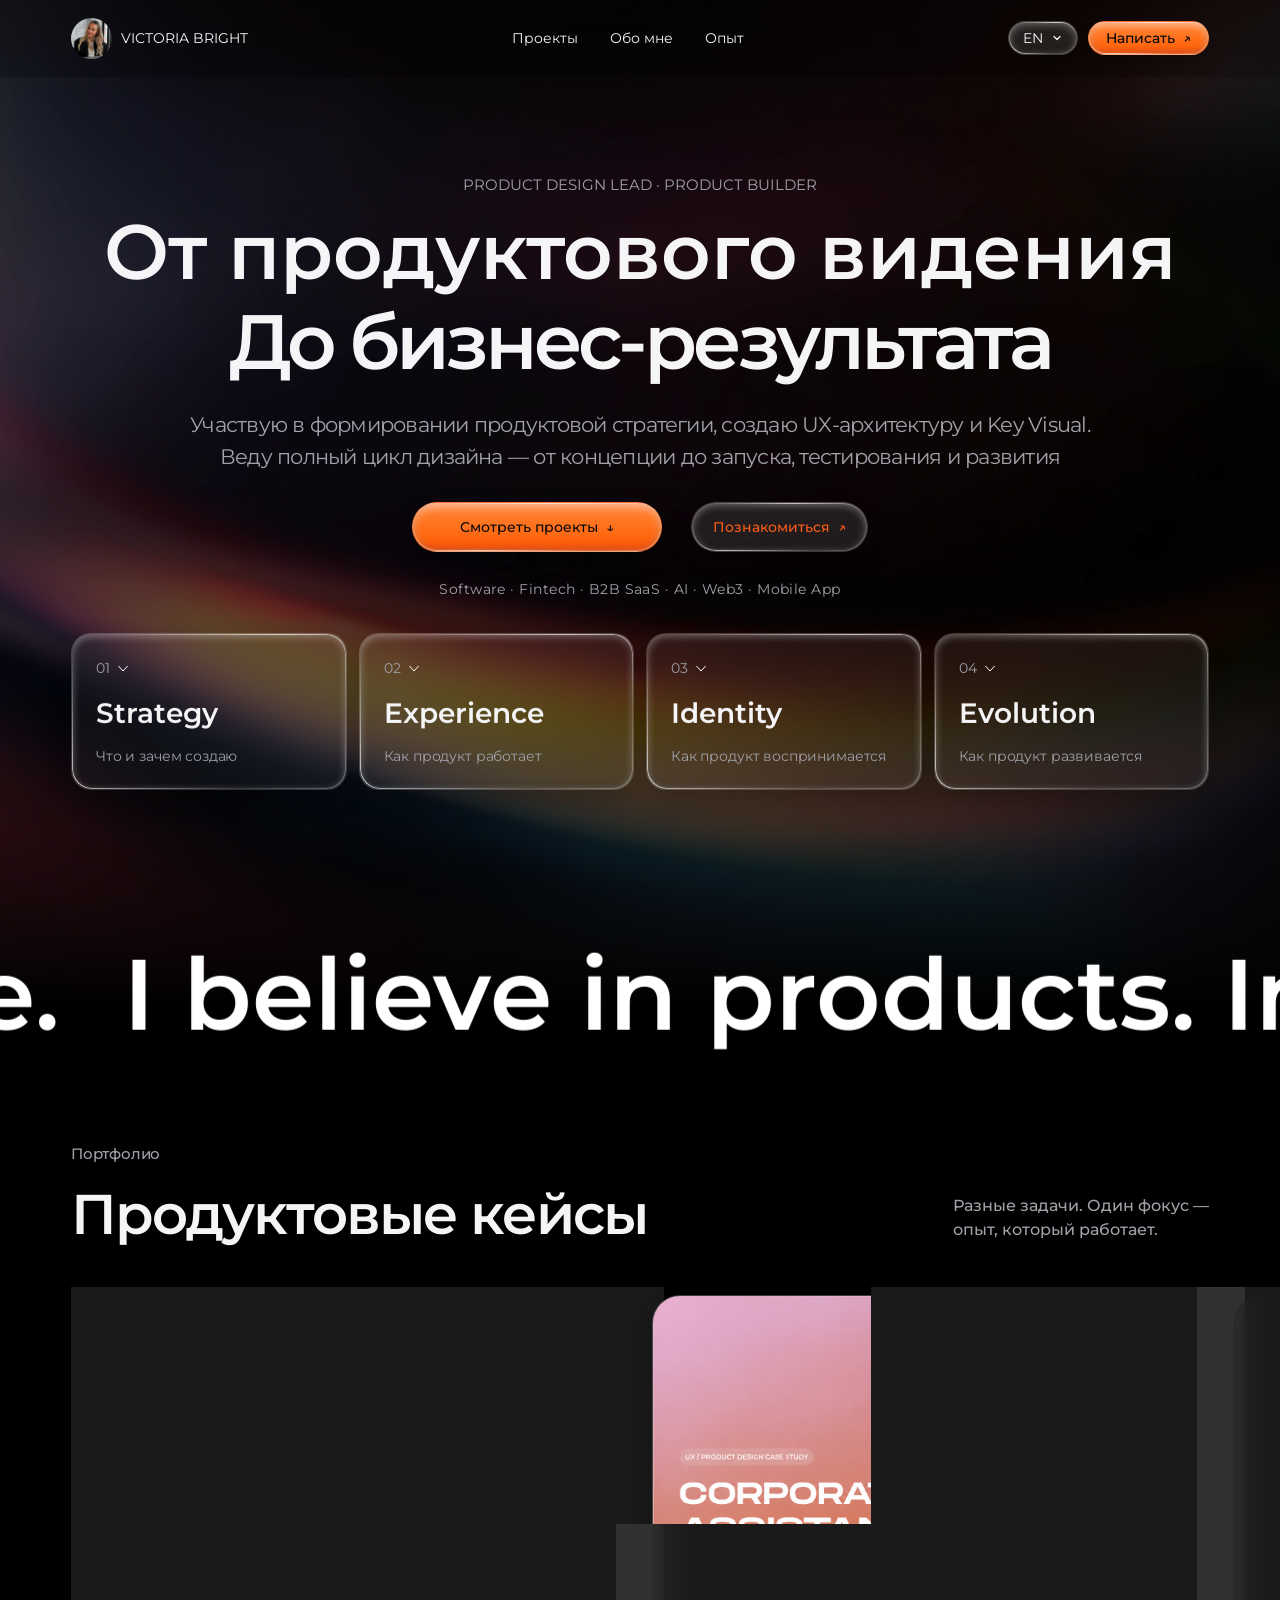
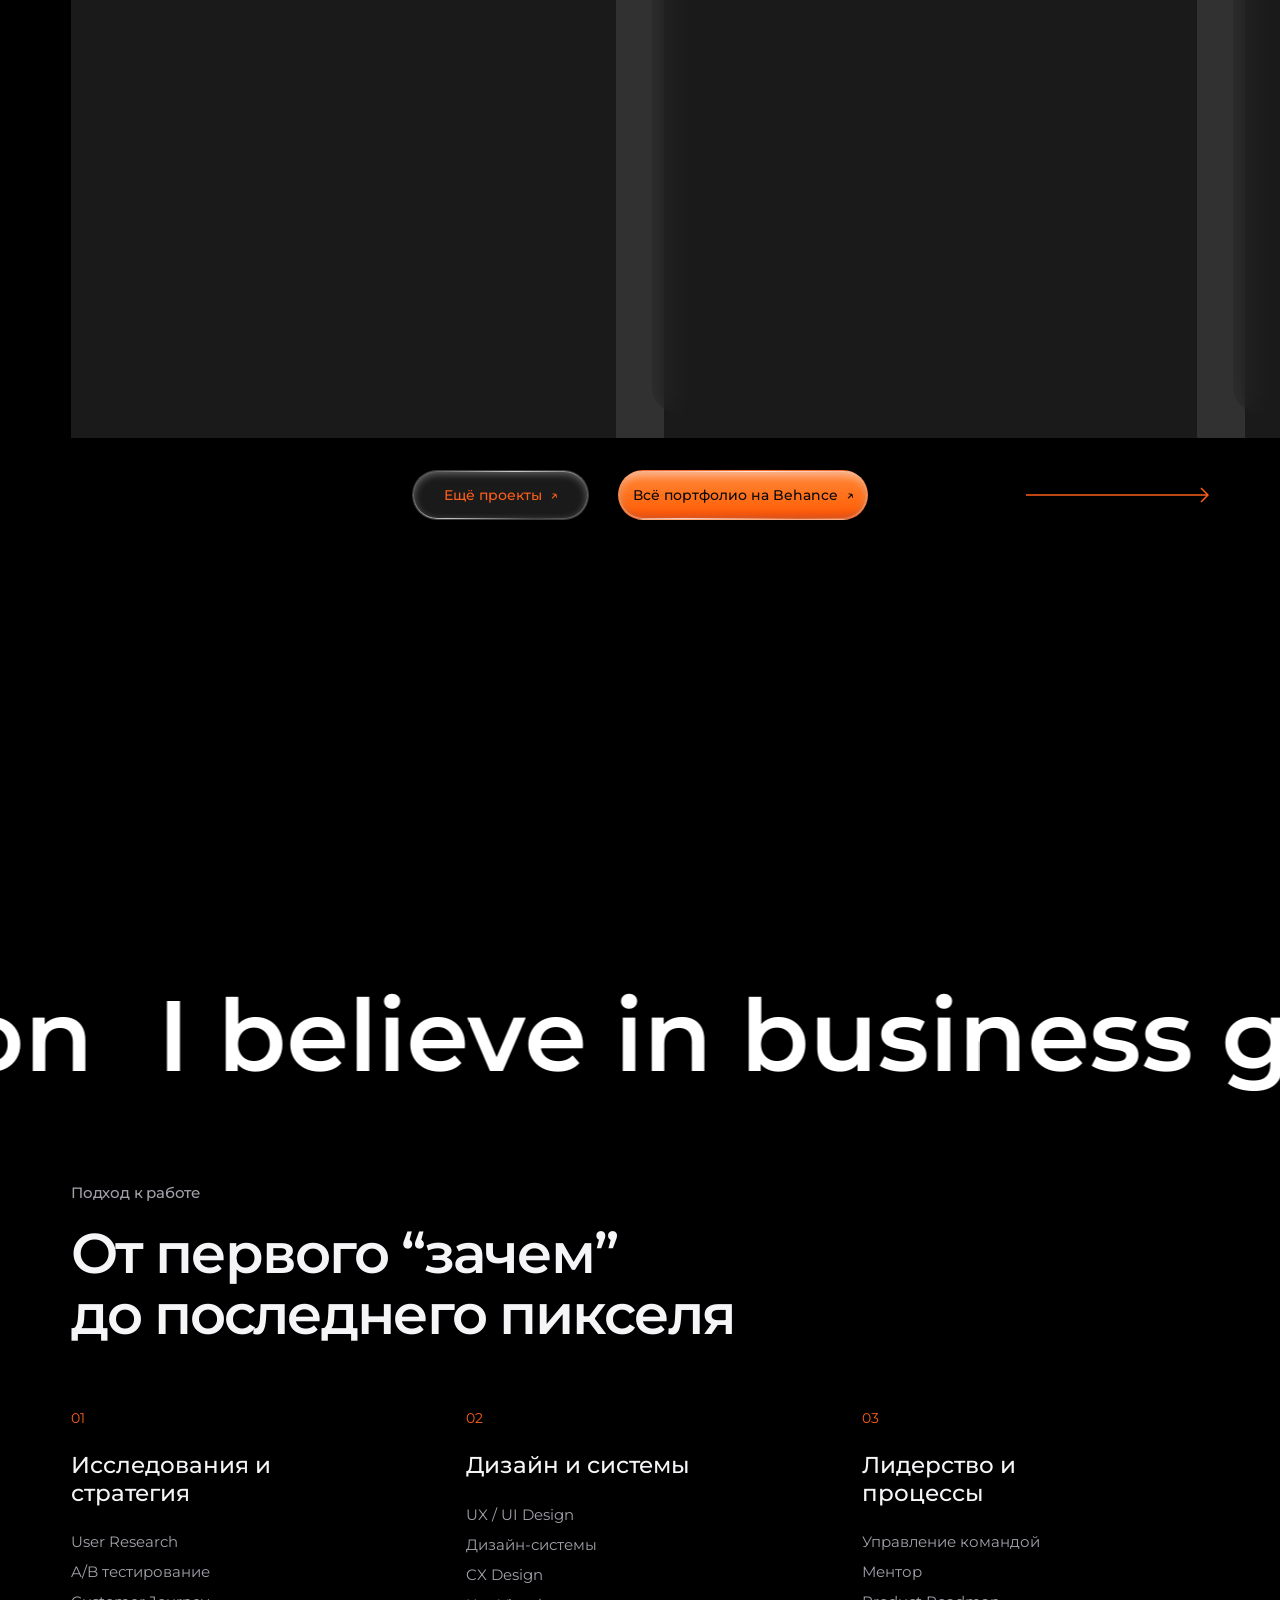
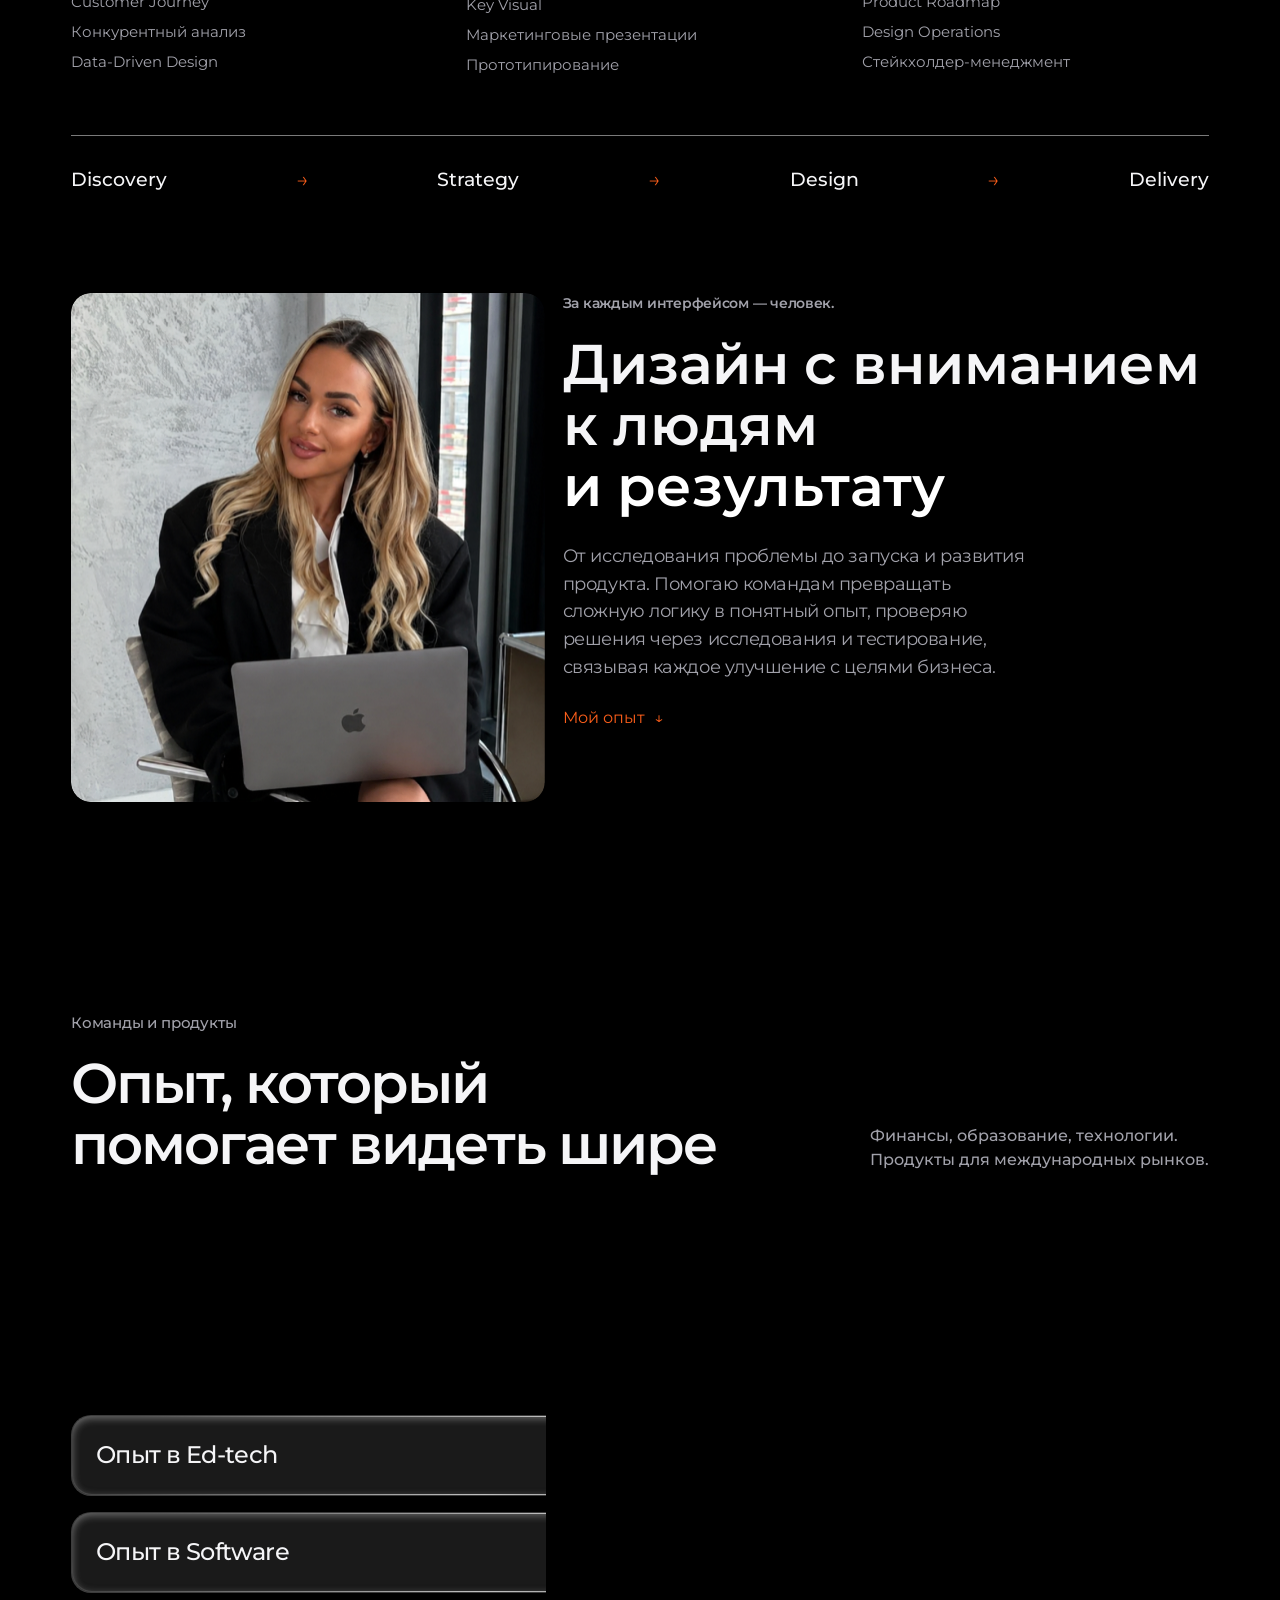
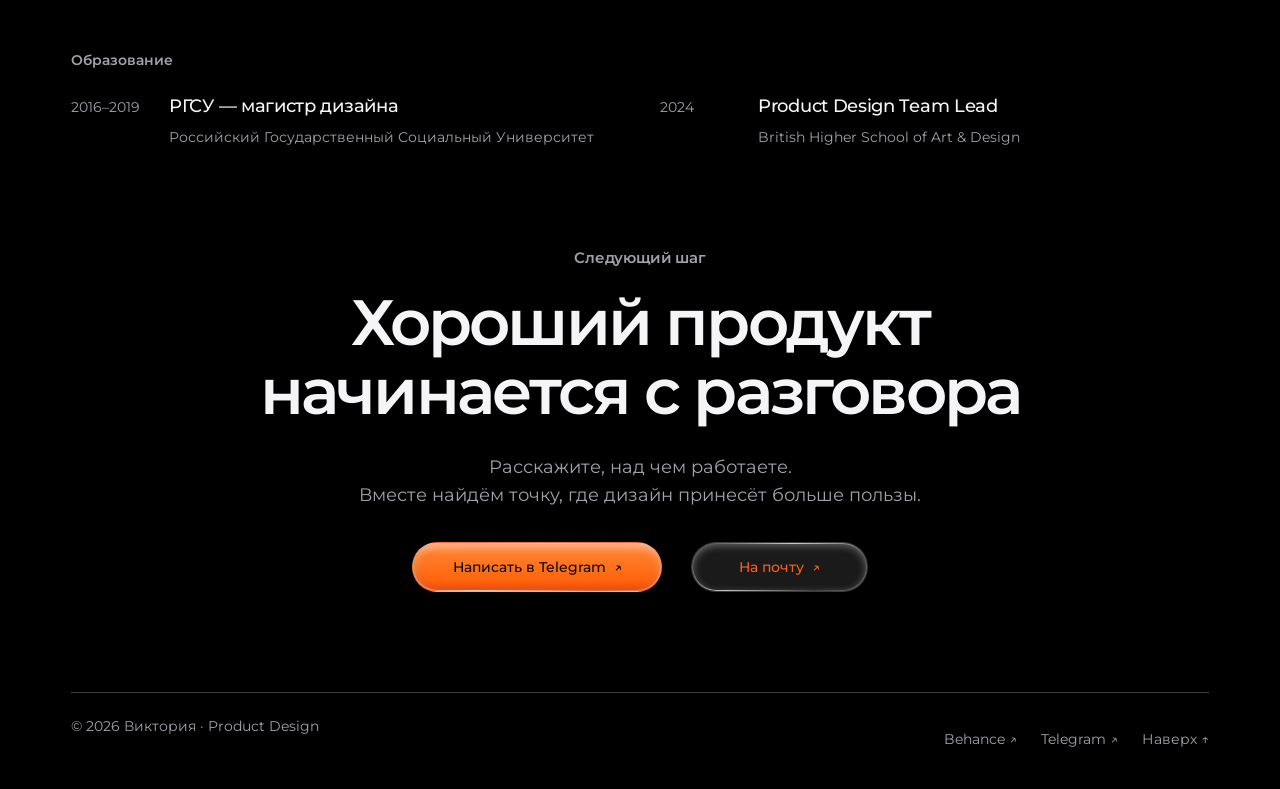
==== commit a2972f73: "Center the mobile hero heading" ====
--- a/index.html
+++ b/index.html
@@ -13,7 +13,7 @@
   <link rel="stylesheet" href="style.css?v=readability-spacing-20261123">
   <link rel="stylesheet" href="glass.css?v=readability-spacing-20261123">
   <link rel="stylesheet" href="home-orange.css?v=readability-spacing-20261123">
-<link rel="stylesheet" href="home-figma.css?v=figma-actions-20261124">
+<link rel="stylesheet" href="home-figma.css?v=centered-hero-20261124">
   <link rel="preload" href="assets/fonts/montserrat-variable.ttf" as="font" type="font/ttf" crossorigin>
   <link rel="preload" href="assets/images/home-gradient-figma-20261122.webp" as="image">
   <script src="js/data.js?v=create-cover-20261123" defer></script>
--- a/home-figma.css
+++ b/home-figma.css
@@ -186,7 +186,7 @@
   .home-figma .project-slider-portfolio .portfolio-label-desktop { display: none; }
   .home-figma :is(.hero-actions, .contact-actions, .project-slider-actions) .action-label-mobile,
   .home-figma :is(.hero-actions, .contact-actions, .project-slider-actions) > a > span[aria-hidden] { display: block; }
-  .home-figma .hero h1 { text-align: left; text-wrap: wrap; }
+  .home-figma .hero h1 { text-align: center; text-wrap: wrap; }
   .home-figma .hero h1 span { letter-spacing: inherit; }
 }
 .home-figma .belief-marquee-track { direction: ltr; animation-direction: normal; -webkit-animation-direction: normal; }
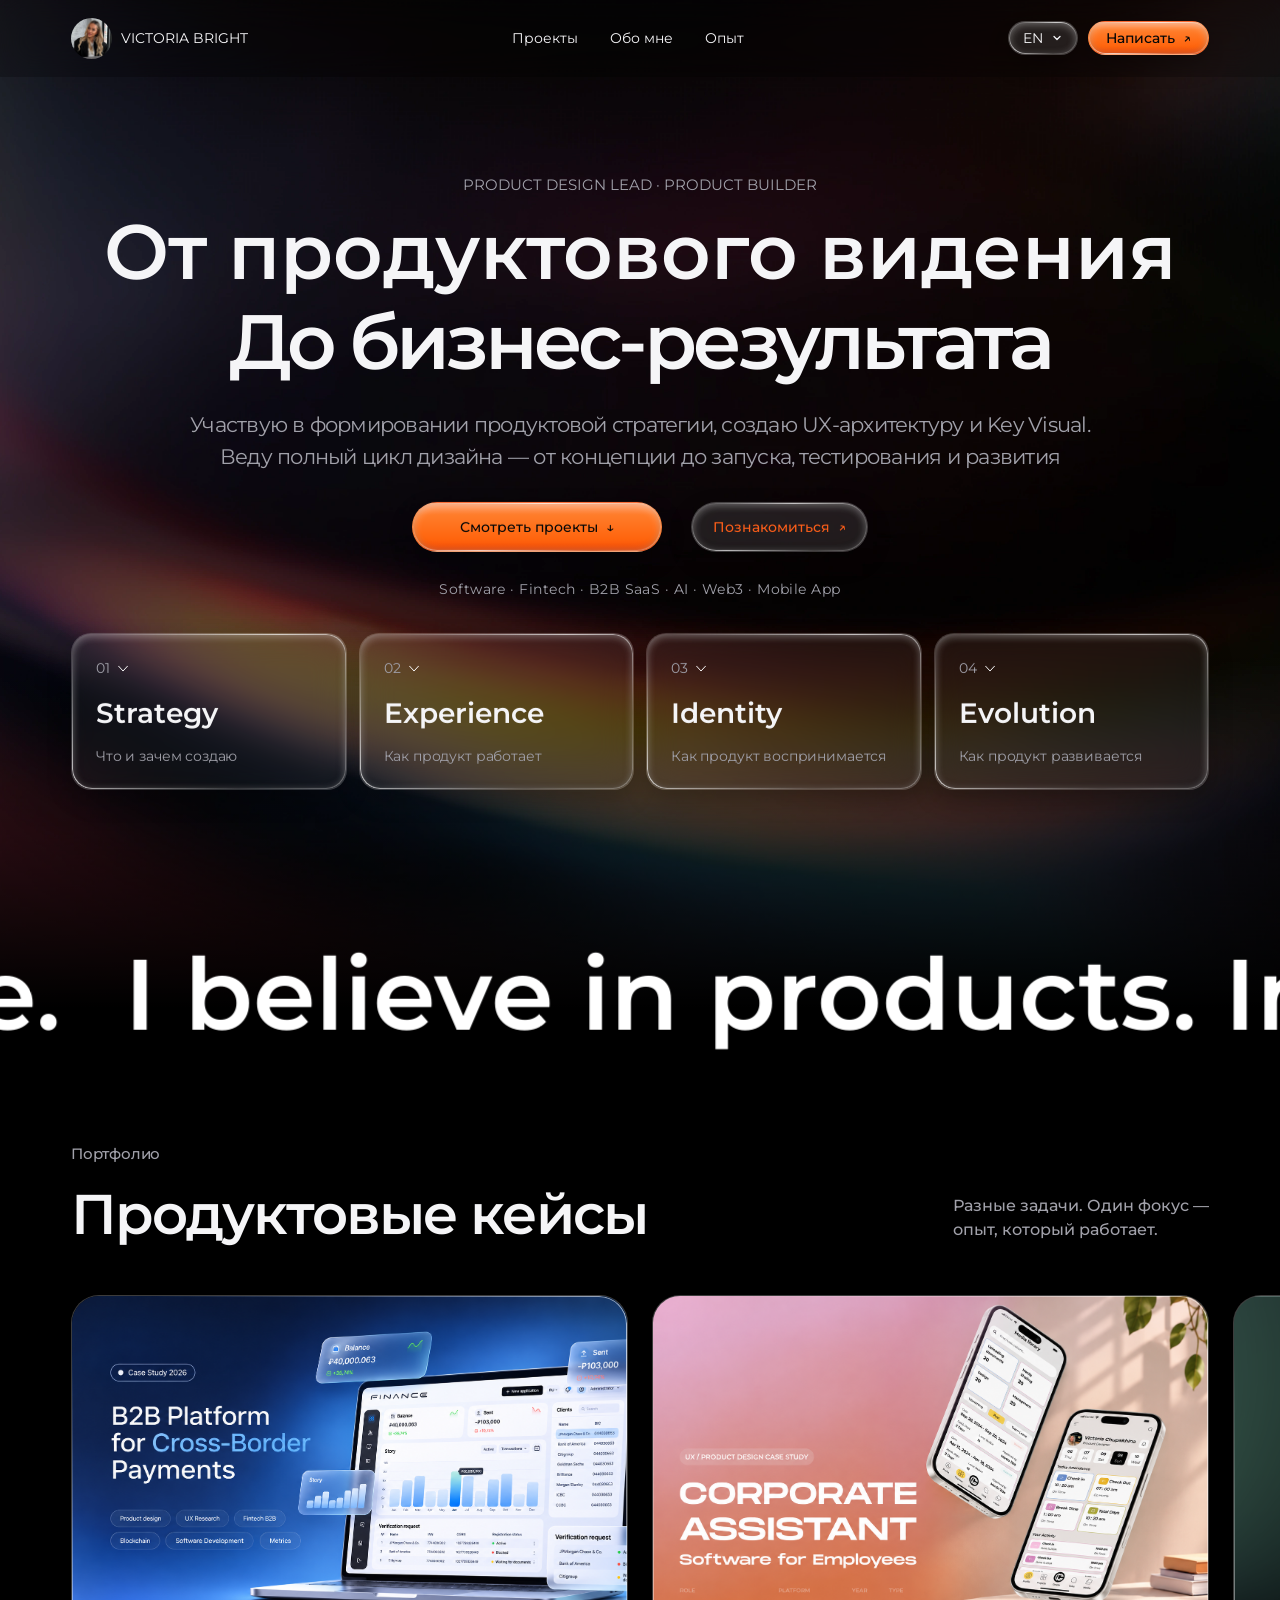
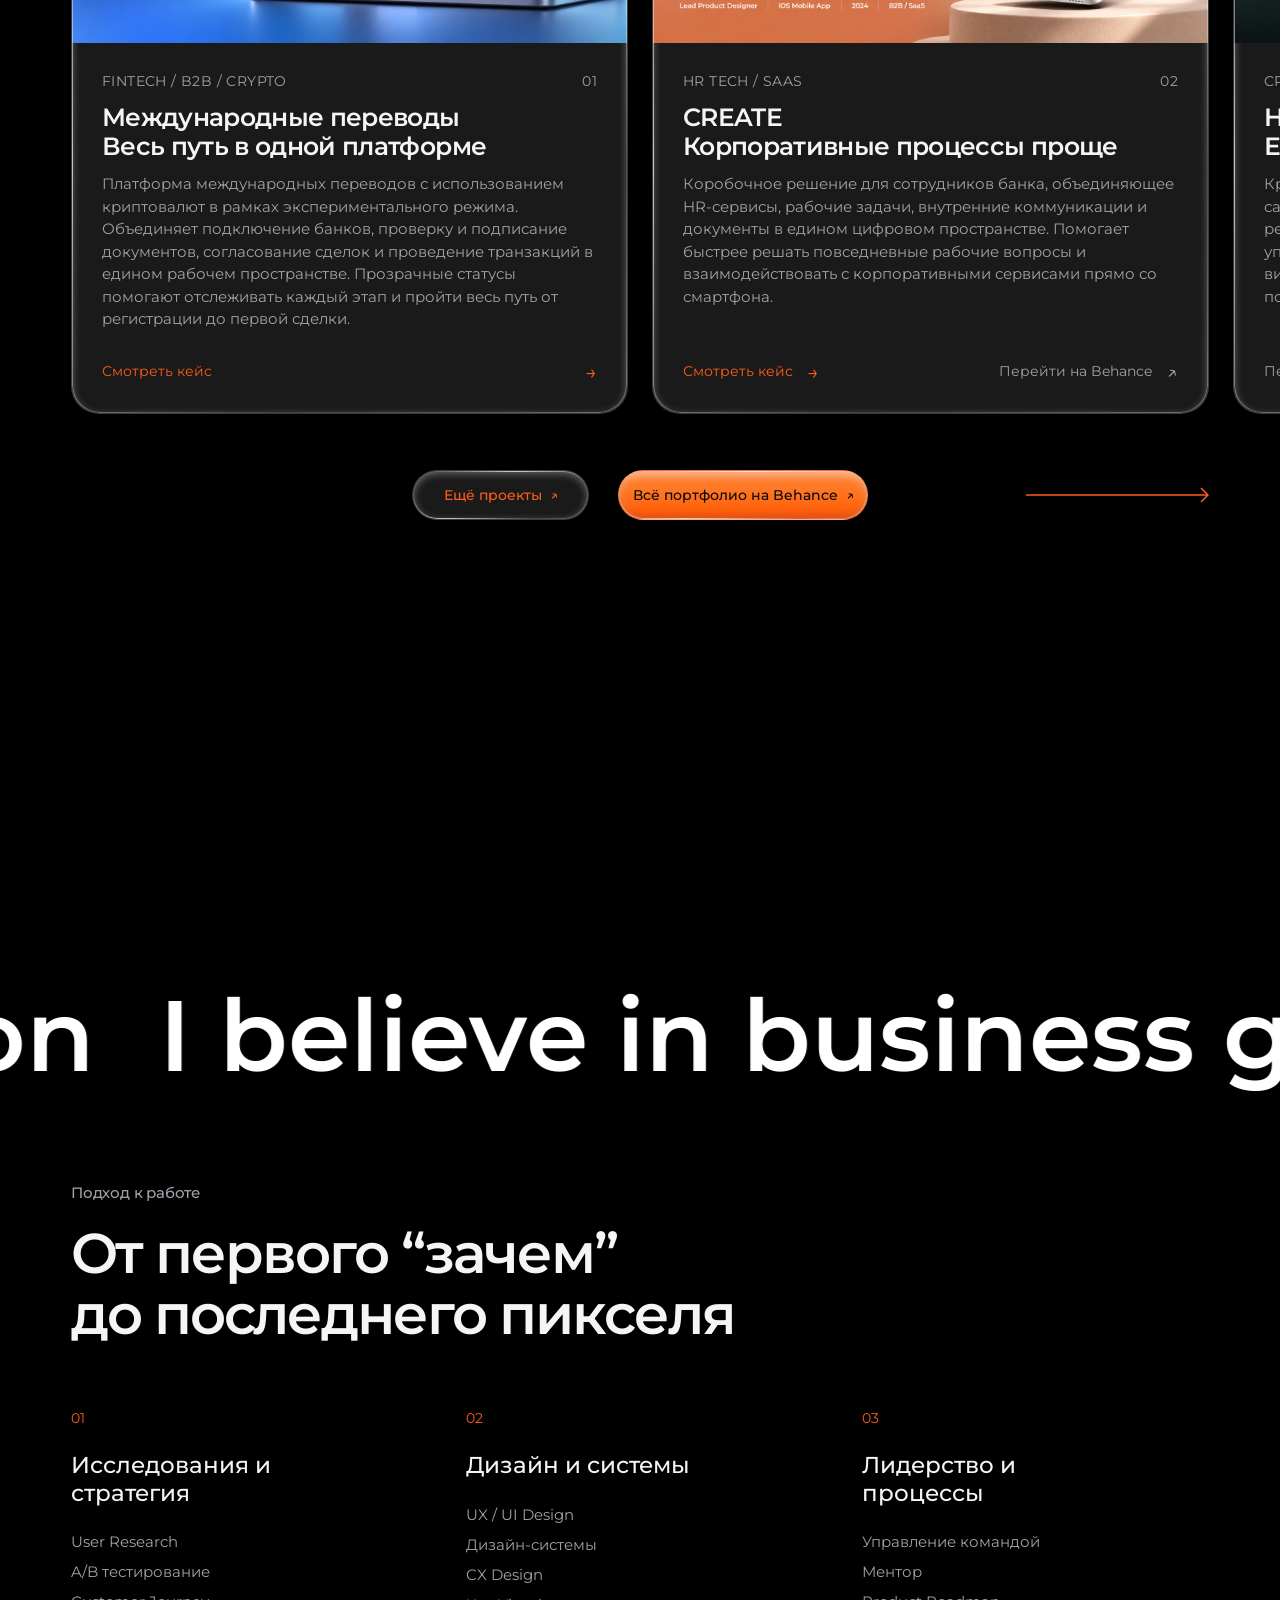
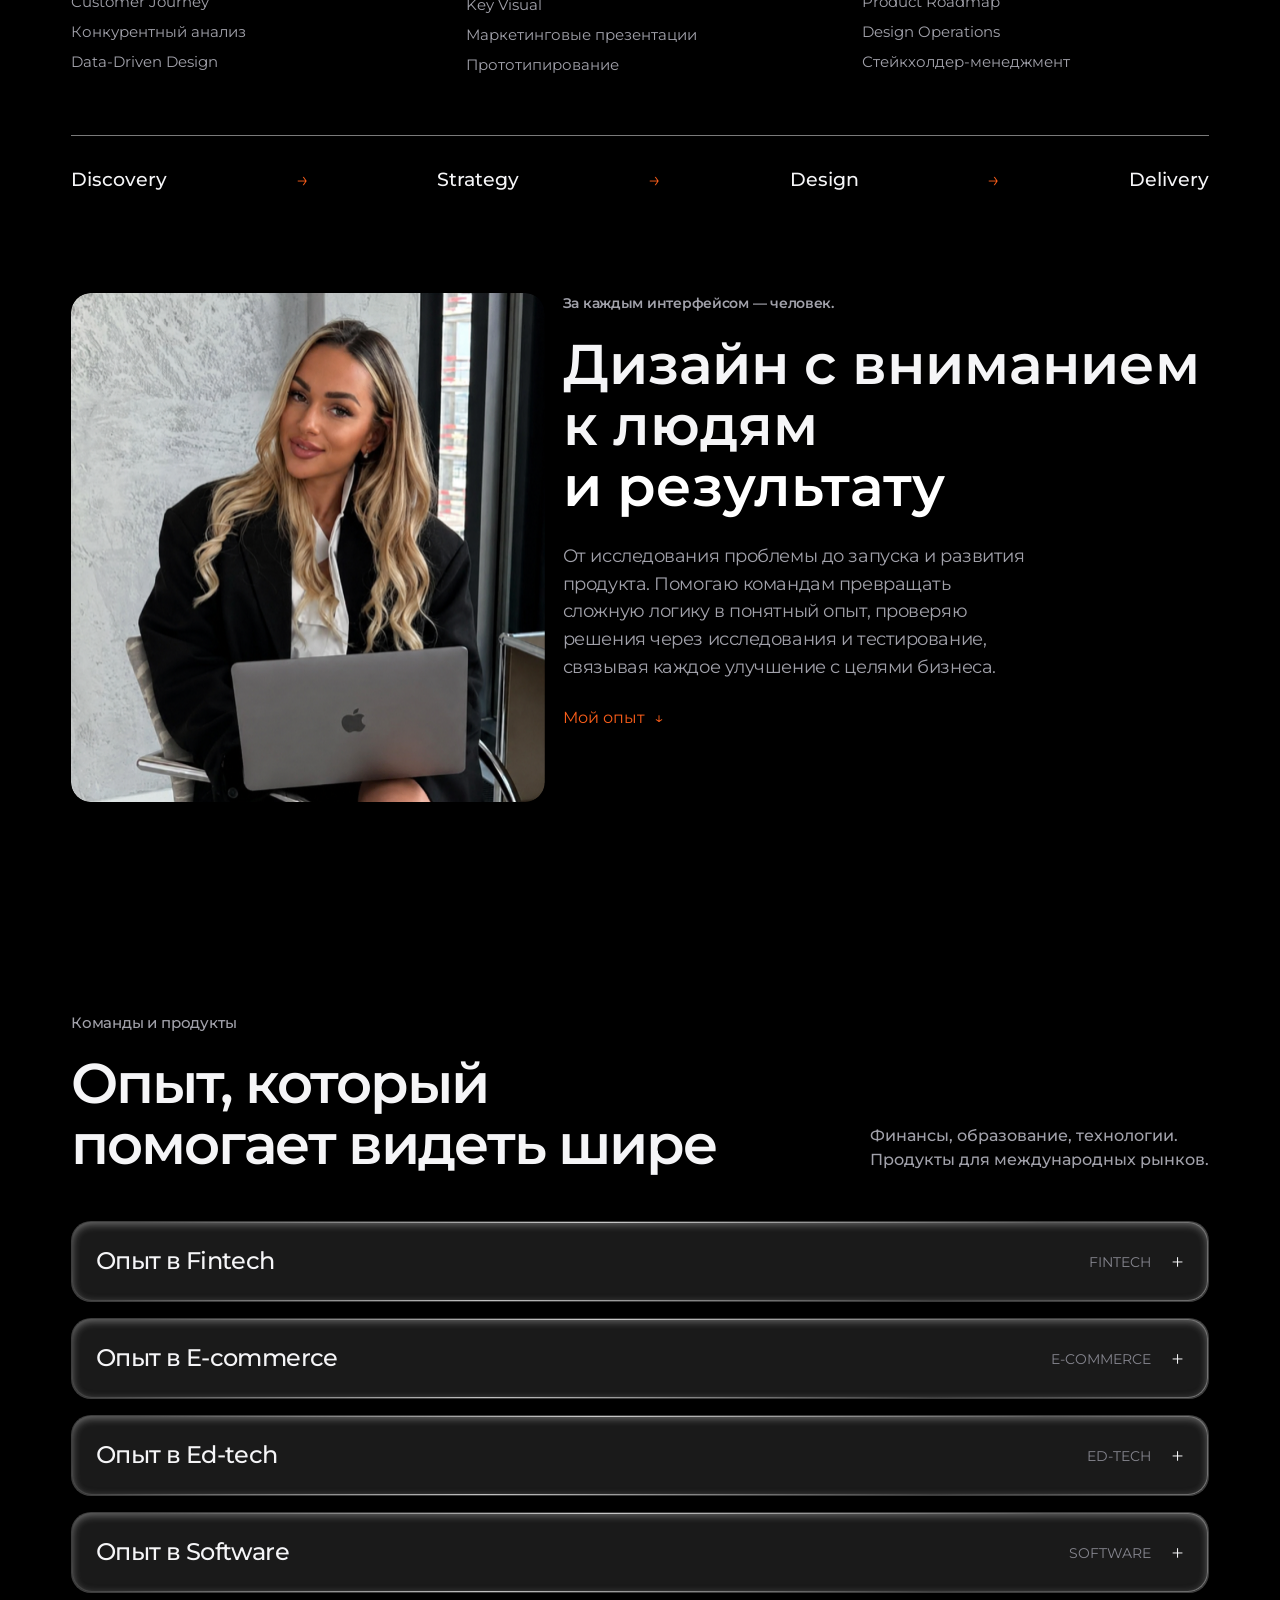
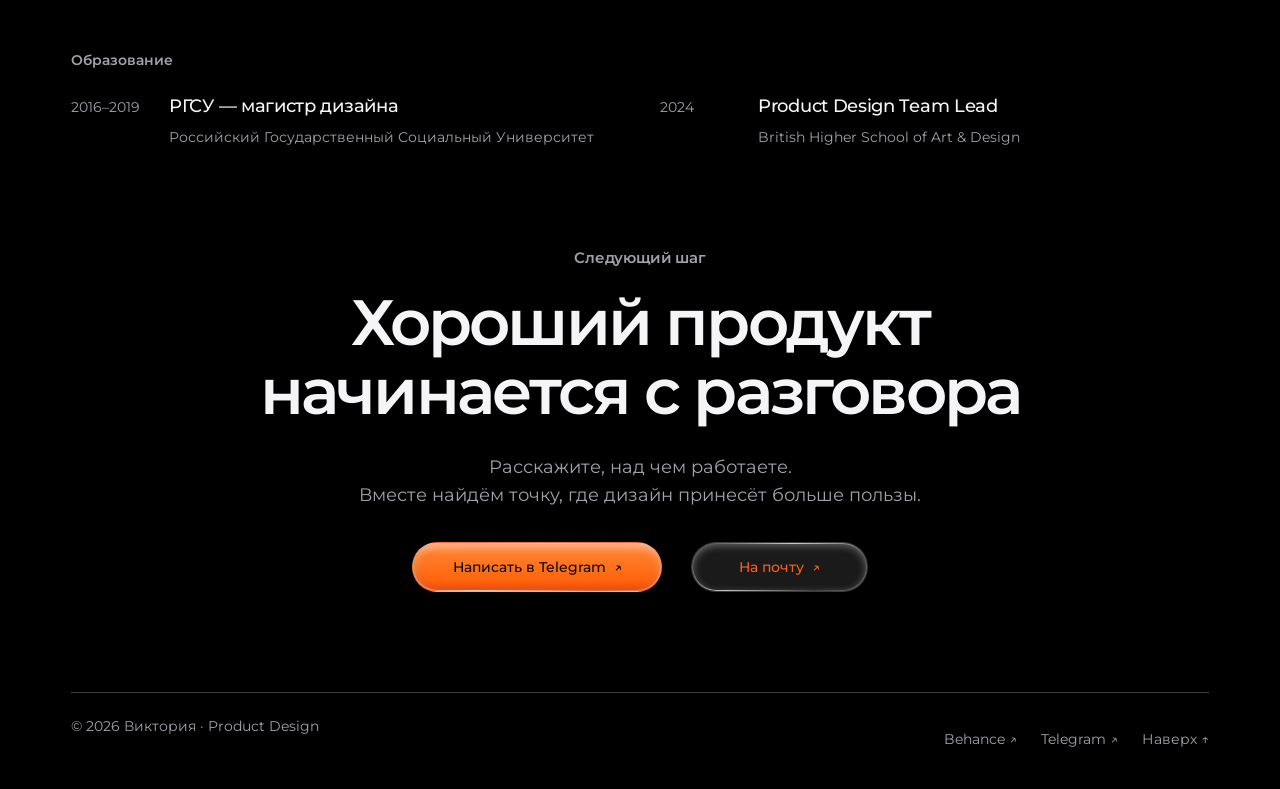
==== commit 42cffb1a: "Send email contact links to brightuniverse888@gmail.com" ====
--- a/index.html
+++ b/index.html
@@ -16,7 +16,7 @@
 <link rel="stylesheet" href="home-figma.css?v=centered-hero-20261124">
   <link rel="preload" href="assets/fonts/montserrat-variable.ttf" as="font" type="font/ttf" crossorigin>
   <link rel="preload" href="assets/images/home-gradient-figma-20261122.webp" as="image">
-  <script src="js/data.js?v=create-cover-20261123" defer></script>
+  <script src="js/data.js?v=contact-email-20261124" defer></script>
   <script src="js/data-en.js?v=create-cover-20261123" defer></script>
   <script src="js/app.js?v=figma-actions-20261124" defer></script>
   <link rel="stylesheet" href="css/magic-cursor.css?v=readability-spacing-20261123">
@@ -74,7 +74,7 @@
     <section class="experience section" data-scroll-reveal id="experience"><div class="wrap"><div class="section-heading"><div><p class="eyebrow" data-i18n="experienceLabel">Команды и продукты</p><h2 data-i18n="experienceTitle">Опыт, который<br>
 помогает видеть шире</h2></div><p data-i18n="experienceSubtitle">Финансы, образование, технологии.<br>Продукты для международных рынков.</p></div><div class="experience-list" id="experience-list"><details class="industry" data-industry="0" ><summary><span class="industry-title">Опыт в Fintech</span><span class="industry-label">FINTECH</span><span class="plus" aria-hidden="true">+</span></summary><article class="company"><h3>Московская биржа</h3><div class="company-activities"><div class="activity"><h4>Продуктовая стратегия и UX-оптимизация</h4><p>Реализовала дизайн трёх высоконагруженных B2B-платформ (Спецпроект, ЦФА 50+ млрд руб. эмиссии, клиринговая платформа), сократила время ключевых операций с 3–5 дней до 24 часов и увеличила ROI продукта в 2,2 раза.</p></div><div class="activity"><h4>Дизайн-система и масштабирование решений</h4><p>Создала единую дизайн-систему для трёх платформ, ускорив time-to-market на 35%, снизив количество ошибок разработки и обеспечив миграцию компонентов с Vue.js на React.</p></div><div class="activity"><h4>Исследования и развитие продукта</h4><p>Внедрила процессы продуктовых исследований и A/B-тестирования по фреймворку double diamond, провела редизайн онбординга и авторизации (УНЭП), повысив NPS на 27 п.п. за 6 месяцев.</p></div><div class="activity"><h4>Дизайн-лидерство и развитие экосистемы</h4><p>Разработала Key Visual для новых направлений, концепцию рыночных виджетов для сайта Московской Биржи и карту компетенций дизайнеров для стандартизации грейдов и развития команды.</p></div></div><div class="results"><div class="result"><small>TIME TO PAYMENT</small><strong>3–5 дней → 24ч</strong><p>A/B-тестирование с операторами платформы. Сокращение времени ключевых операций на платформе ЦФА</p></div><div class="result"><small>ОБЪЁМ ЭМИССИИ ЦФА</small><strong>50+ млрд ₽</strong><p>Спроектировала интерфейсы для выпуска и обращения ЦФА. Метрико-ориентированный подход к каждому интерфейсу</p></div><div class="result"><small>Спецпроект</small><strong>Международные переводы</strong><p>Полный цикл от заявки до исполнения. Онбординг через УНЭП — рост конверсии входа. Юзабилити-тесты со специалистами ВЭД</p></div><div class="result"><small>КЛИРИНГ</small><strong>Клиринговая платформа</strong><p>Система взаиморасчётов с критической точностью данных. Трансляция сложной финансовой логики в интерфейс</p></div><div class="result"><small>ДИЗАЙН-СИСТЕМА</small><strong>Vue.js → React</strong><p>Дизайн-система и миграция компонентов на единый технологический стек</p></div><div class="result"><small>ЮЗАБИЛИТИ</small><strong>Регулярные тесты</strong><p>С профессиональными участниками рынка: трейдеры, брокеры, операторы</p></div><div class="result"><small>ПРОЦЕССЫ</small><strong>Design Review</strong><p>Документация UX-решений, handoff с разработкой, менторинг дизайнеров</p></div><div class="result"><small>ЛИДЕРСТВО</small><strong>Карта компетенций</strong><p>Стандартизация грейдов и треки развития дизайнеров</p></div></div></article><article class="company"><h3>Сбербанк</h3><div class="company-activities"><div class="activity"><h4>Продуктовая стратегия и запуск международного продукта</h4><p>Разработала банковское приложение для рынка Индии с нуля до MVP за 4 месяца: провела этнографические исследования, спроектировала end-to-end сценарии и локализовала UX под культурные особенности аудитории.</p></div><div class="activity"><h4>UX-исследования и оптимизация корпоративных решений</h4><p>Переработала ERP-приложение для корпоративных клиентов: улучшила информационную архитектуру, внедрила шаблоны, валидацию и адаптивные подсказки, сократив время операций и кол-во польз. ошибок</p></div><div class="activity"><h4>Бренд-адаптация и визуальная стратегия</h4><p>Создала Key Visual и бренд-элементы для адаптации глобального банковского продукта под индийский рынок, обеспечив целостный пользовательский опыт и соответствие локальным культурным особенностям.</p></div></div><div class="results"><div class="result"><small>MVP</small><strong>4 месяца</strong><p>4 месяца от старта проектирования до запуска MVP на рынке Индии</p></div><div class="result"><small>КОНВЕРСИЯ</small><strong>Рост входа</strong><p>Локализованные сценарии регистрации с учётом культурных особенностей</p></div><div class="result"><small>ИССЛЕДОВАНИЯ</small><strong>Этнография</strong><p>Полевые исследования с локальной аудиторией, выявление скрытых паттернов</p></div></div><div class="results"><div class="result"><small>TIME TO TASK</small><strong>Часы → Минуты</strong><p>Сокращение времени ключевых операций: отчёты, выгрузка, сверка данных</p></div><div class="result"><small>ОШИБКИ</small><strong>Снижение</strong><p>Валидация в реальном времени и адаптивные подсказки при заполнении форм</p></div><div class="result"><small>ADOPTION</small><strong>Рост adoption</strong><p>Редизайн онбординга и навигации, снижение обращений в поддержку</p></div></div></article></details><details class="industry" data-industry="1" ><summary><span class="industry-title">Опыт в E-commerce</span><span class="industry-label">E-COMMERCE</span><span class="plus" aria-hidden="true">+</span></summary><article class="company"><h3>Feymanlabs</h3><div class="company-activities"><div class="activity"><h4>Дизайн-лидерство и управление командой</h4><p>Руководила дизайном трёх мобильных продуктов для рынков США, Европы и Азии: управляла командой из 3 дизайнеров, провела 5 наймов, внедрила дизайн-ревью, развитие компетенций и процессы командного взаимодействия.</p></div><div class="activity"><h4>Продуктовый дизайн и Discovery-процессы</h4><p>Выстроила полный цикл discovery → delivery: исследования, CJM, прототипирование, юзабилити-тесты и A/B-эксперименты. Обеспечила запуск трёх мобильных приложений на международных рынках.</p></div><div class="activity"><h4>Дизайн-системы и масштабирование решений</h4><p>Создала модульные дизайн-системы для medtech, fashion и crypto-продуктов, обеспечив единый подход к развитию интерфейсов, ускорение разработки и масштабирование решений между платформами.</p></div><div class="activity"><h4>Продуктовая стратегия и рост метрик</h4><p>Разработала визуальную концепцию и UX для CURIO, ANYWEAR и HAQQEX, включая Key Visual и продуктовые сценарии, что способствовало росту пользовательской базы, Retention и активности после выхода на новые рынки.</p></div></div><div class="results"><div class="result"><small>КОМАНДА</small><strong>3 + 5 наймов</strong><p>Команда 3 дизайнера, 5 наймов полного цикла</p></div><div class="result"><small>DISCOVERY</small><strong>Full cycle</strong><p>Интервью, CJM, юзабилити, A/B-тесты</p></div></div><div class="results"><div class="result"><small>MEDTECH</small><strong>CURIO</strong><p>HIPAA-совместимый интерфейс для телемедицины. Key Visual. Рост охвата услуг и retention после запуска</p></div><div class="result"><small>FASHION</small><strong>ANYWEAR</strong><p>Интерфейс с UGC и механизмами монетизации. Рост пользовательской базы и конверсии в покупку</p></div><div class="result"><small>CRYPTO</small><strong>HAQQEX</strong><p>Мобильное приложение + крипто-биржа на единой дизайн-системе. Рост активных трейдеров, выход на Европу и Азию</p></div></div></article></details><details class="industry" data-industry="2" ><summary><span class="industry-title">Опыт в Ed-tech</span><span class="industry-label">ED-TECH</span><span class="plus" aria-hidden="true">+</span></summary><article class="company"><h3>Большая Российская Энциклопедия</h3><div class="company-activities"><div class="activity"><h4>Построение дизайн-направления с нуля</h4><p>Создала дизайн-функцию с нуля: наняла команду из 5 дизайнеров, разработала карту компетенций, внедрила процессы ревью, KPI-трекинга и развития специалистов.</p></div><div class="activity"><h4>Операционное управление и процессы</h4><p>Выстроила систему взаимодействия дизайна и разработки через Jira, RACI-матрицу и чек-листы качества, сформировала бюджет на исследования и инструменты</p></div><div class="activity"><h4>Редизайн продукта и UX-трансформация</h4><p>Провела полный редизайн портала: исследования, CJM, юзабилити-тестирование, новая архитектура и визуальная система. Разработала персонализированную авторизацию и навигацию, увеличив конверсию и DAU продукта</p></div></div><div class="results"><div class="result"><small>НАЙМ</small><strong>5 дизайнеров</strong><p>Полный цикл: скрининг, тестовые, собеседования, оффер, онбординг</p></div><div class="result"><small>ГРЕЙДЫ</small><strong>3 грейда</strong><p>Карта компетенций с 12 критериями оценки и планами развития</p></div><div class="result"><small>БЮДЖЕТ</small><strong>500 тыс. ₽/год</strong><p>Исследования и инструменты: Maze, Miro, Figma</p></div></div><div class="results"><div class="result"><small>РЕДИЗАЙН</small><strong>Полный редизайн</strong><p>Глубинные интервью, CJM, юзабилити-тестирование → новая ИА и визуальный стиль</p></div><div class="result"><small>КОНВЕРСИЯ</small><strong>Рост метрик</strong><p>Конверсия в подписку, снижение bounce rate, рост DAU</p></div><div class="result"><small>ПРОЦЕССЫ</small><strong>RACI + Jira</strong><p>Дизайн-ревью, приоритизация, чеклисты, 1:1, трекинг KPI</p></div></div></article><article class="company"><h3>Министерство просвещения РФ → Сбербанк Технологии</h3><div class="company-activities"><div class="activity"><h4>Единственный дизайнер продуктовой команды</h4><p>Начинала как единственный дизайнер продуктовой команды в Министерстве просвещения РФ, затем перешла с этой же командой в Сбербанк Технологии для масштабирования продукта.</p></div><div class="activity"><h4>Образовательный портал «Растим детей»</h4><p>Спроектировала образовательный портал «Растим детей» для детей и родителей (Министерство просвещения).</p></div><div class="activity"><h4>Внутренние B2B-продукты</h4><p>Спроектировала внутренние B2B-продукты для сотрудников министерства.</p></div><div class="activity"><h4>Школьная цифровая платформа</h4><p>Спроектировала сайт школьной цифровой платформы в составе команды дизайнеров (Сбербанк Технологии) — государственный образовательный продукт с аудиторией 10+ млн пользователей.</p></div></div><div class="results"><div class="result"><small>МИНПРОСВЕЩЕНИЯ</small><strong>«Растим детей»</strong><p>Образовательный портал для детей и родителей</p></div><div class="result"><small>МИНПРОСВЕЩЕНИЯ</small><strong>B2B-платформы</strong><p>Внутренние продукты для сотрудников министерства</p></div><div class="result"><small>СБЕРБАНК ТЕХНОЛОГИИ</small><strong>10+ млн пользователей</strong><p>Школьная цифровая платформа — государственный образовательный продукт</p></div></div><div class="results"><div class="result"><small>СТЕК</small><strong>Adobe XD, Figma</strong><p>Jira, Miro — совместная работа с командой и разработкой</p></div></div></article></details><details class="industry" data-industry="3" ><summary><span class="industry-title">Опыт в Software</span><span class="industry-label">SOFTWARE</span><span class="plus" aria-hidden="true">+</span></summary><article class="company"><h3>Gotechsoftware</h3><div class="company-activities"><div class="activity"><h4>Full-time с совмещением обучения</h4><p>Full-time, совмещала с обучением в магистратуре. Компания реализовывала проекты для заказчиков из США — вела полный цикл дизайна: брендинг, упаковка, B2B SaaS-платформы.</p></div><div class="activity"><h4>Клиентские проекты</h4><p>Участвовала в разработке сайтов и веб-платформ для клиентских проектов: Hampton, Berkshire, Эватор, Формула 360 (в паре с коллегой-дизайнером).</p></div><div class="activity"><h4>Полный цикл дизайна</h4><p>Работала над полным циклом дизайна — от брендинга и упаковки продукта до интерфейсов B2B SaaS-платформ.</p></div></div><div class="results"><div class="result"><small>ПРОЕКТ</small><strong>Hampton</strong><p>Сайт и веб-платформа</p></div><div class="result"><small>ПРОЕКТ</small><strong>Berkshire</strong><p>Сайт и веб-платформа</p></div><div class="result"><small>ПРОЕКТ</small><strong>Эватор</strong><p>Сайт и веб-платформа</p></div><div class="result"><small>ПРОЕКТ</small><strong>Формула 360</strong><p>Сайт и веб-платформа</p></div></div><div class="results"><div class="result"><small>ПОЛНЫЙ ЦИКЛ</small><strong>Брендинг → B2B SaaS</strong><p>От брендинга и упаковки продукта до интерфейсов B2B SaaS-платформ</p></div></div></article></details></div><div class="education" id="education"><p class="education-label">Образование</p><article class="education-item"><span>2016–2019</span><div><h3>РГСУ — магистр дизайна</h3><p>Российский Государственный Социальный Университет</p></div></article><article class="education-item"><span>2024</span><div><h3>Product Design Team Lead</h3><p>British Higher School of Art &amp; Design</p></div></article></div></div></section>
     <section class="contact section wrap" data-scroll-reveal id="contact"><p class="eyebrow" data-i18n="next">Следующий шаг</p><h2 data-i18n="contactTitle">Хороший продукт<br>
-начинается с разговора</h2><p data-i18n="contactText">Расскажите, над чем работаете.<br>Вместе найдём точку, где дизайн принесёт больше пользы.</p><div class="contact-actions"><a class="button primary" href="https://t.me/victoriachupakhina28" target="_blank" rel="noopener" data-i18n="telegram"><span class="action-label-desktop">Написать в Telegram</span><span class="action-label-mobile">Telegram</span><span aria-hidden="true">↗</span></a><a class="text-link" href="mailto:victoriabright2228@gmail.com" data-i18n="email"><span class="action-label-desktop">На почту</span><span class="action-label-mobile">Почта</span><span aria-hidden="true">↗</span></a></div></section>
+начинается с разговора</h2><p data-i18n="contactText">Расскажите, над чем работаете.<br>Вместе найдём точку, где дизайн принесёт больше пользы.</p><div class="contact-actions"><a class="button primary" href="https://t.me/victoriachupakhina28" target="_blank" rel="noopener" data-i18n="telegram"><span class="action-label-desktop">Написать в Telegram</span><span class="action-label-mobile">Telegram</span><span aria-hidden="true">↗</span></a><a class="text-link" href="mailto:brightuniverse888@gmail.com" data-i18n="email"><span class="action-label-desktop">На почту</span><span class="action-label-mobile">Почта</span><span aria-hidden="true">↗</span></a></div></section>
   </main>
   <footer class="footer wrap"><p>© <span id="year">2026</span> <span data-i18n="name">Виктория</span> · Product Design</p><div><a href="https://www.behance.net/victoriabraf2f" target="_blank" rel="noopener">Behance ↗</a><a href="https://t.me/victoriachupakhina28" target="_blank" rel="noopener">Telegram ↗</a><a href="#top" data-i18n="top">Наверх ↑</a></div></footer>
 </body>
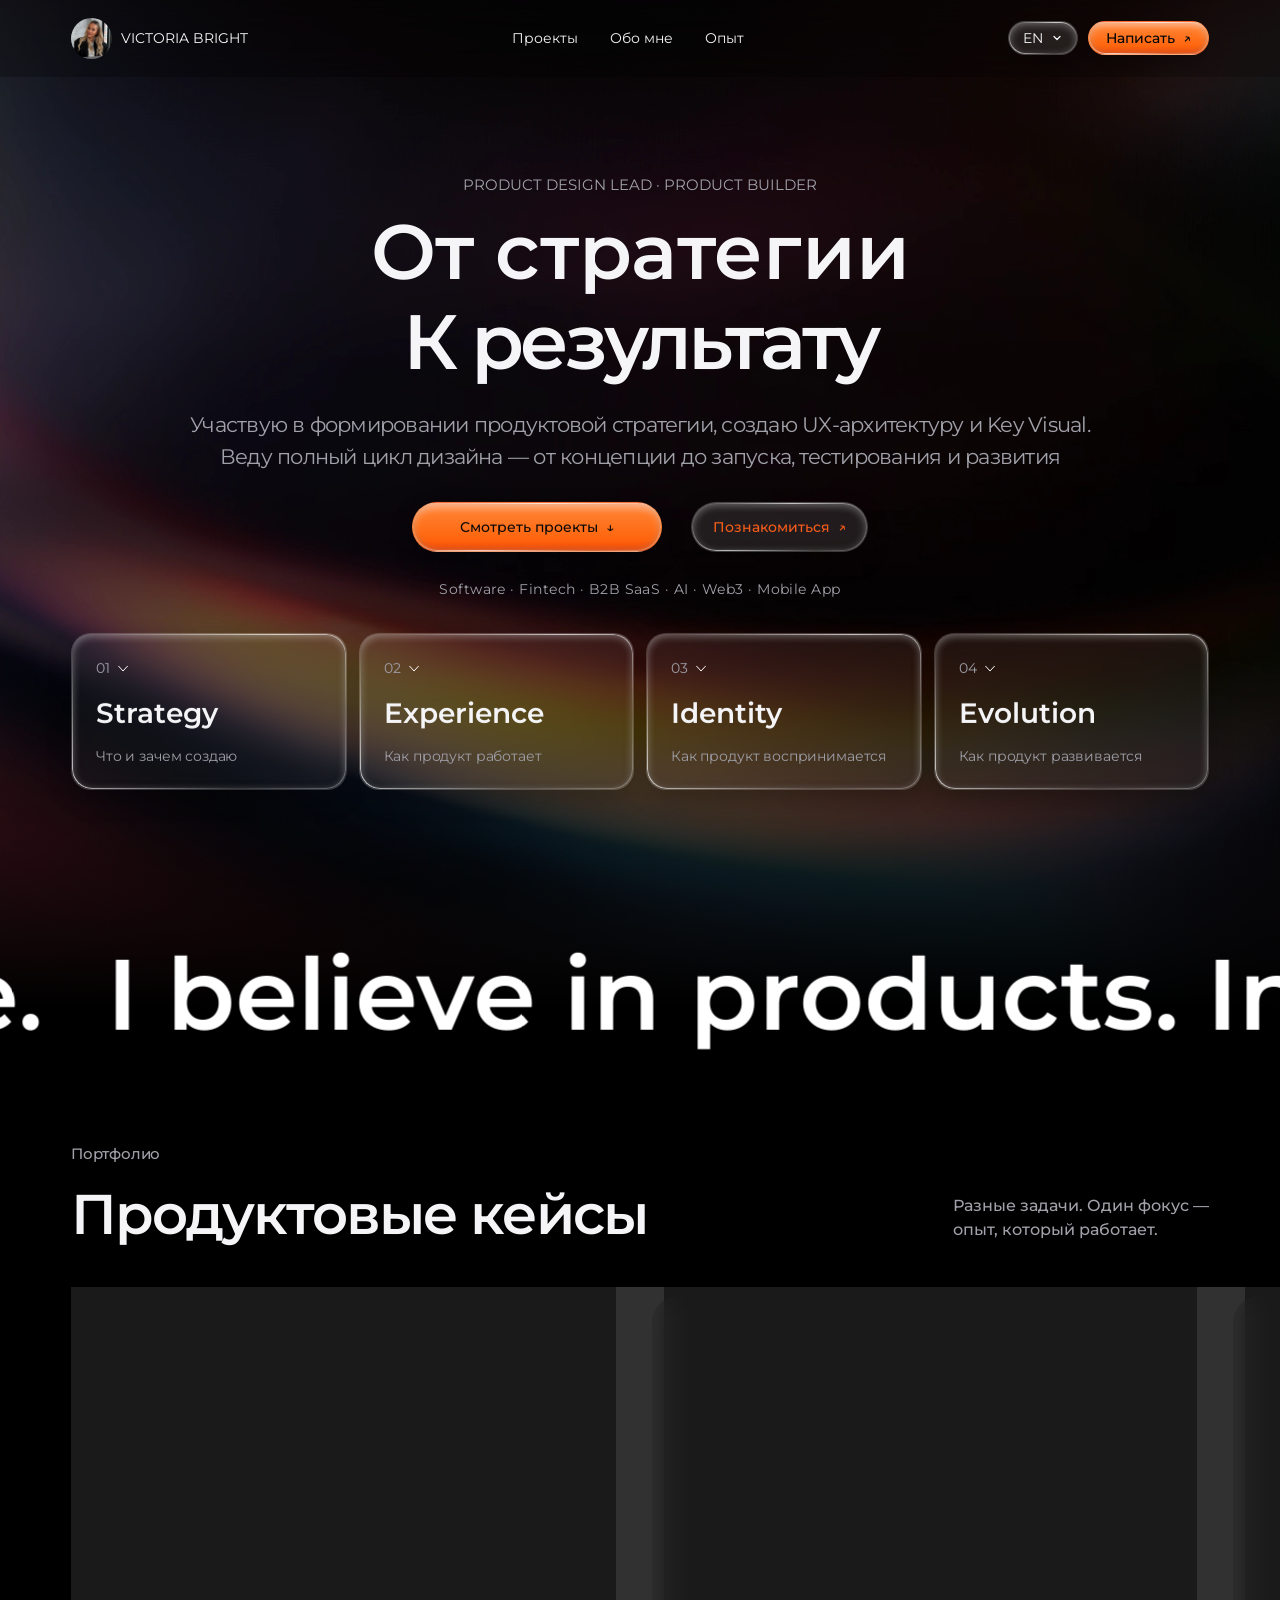
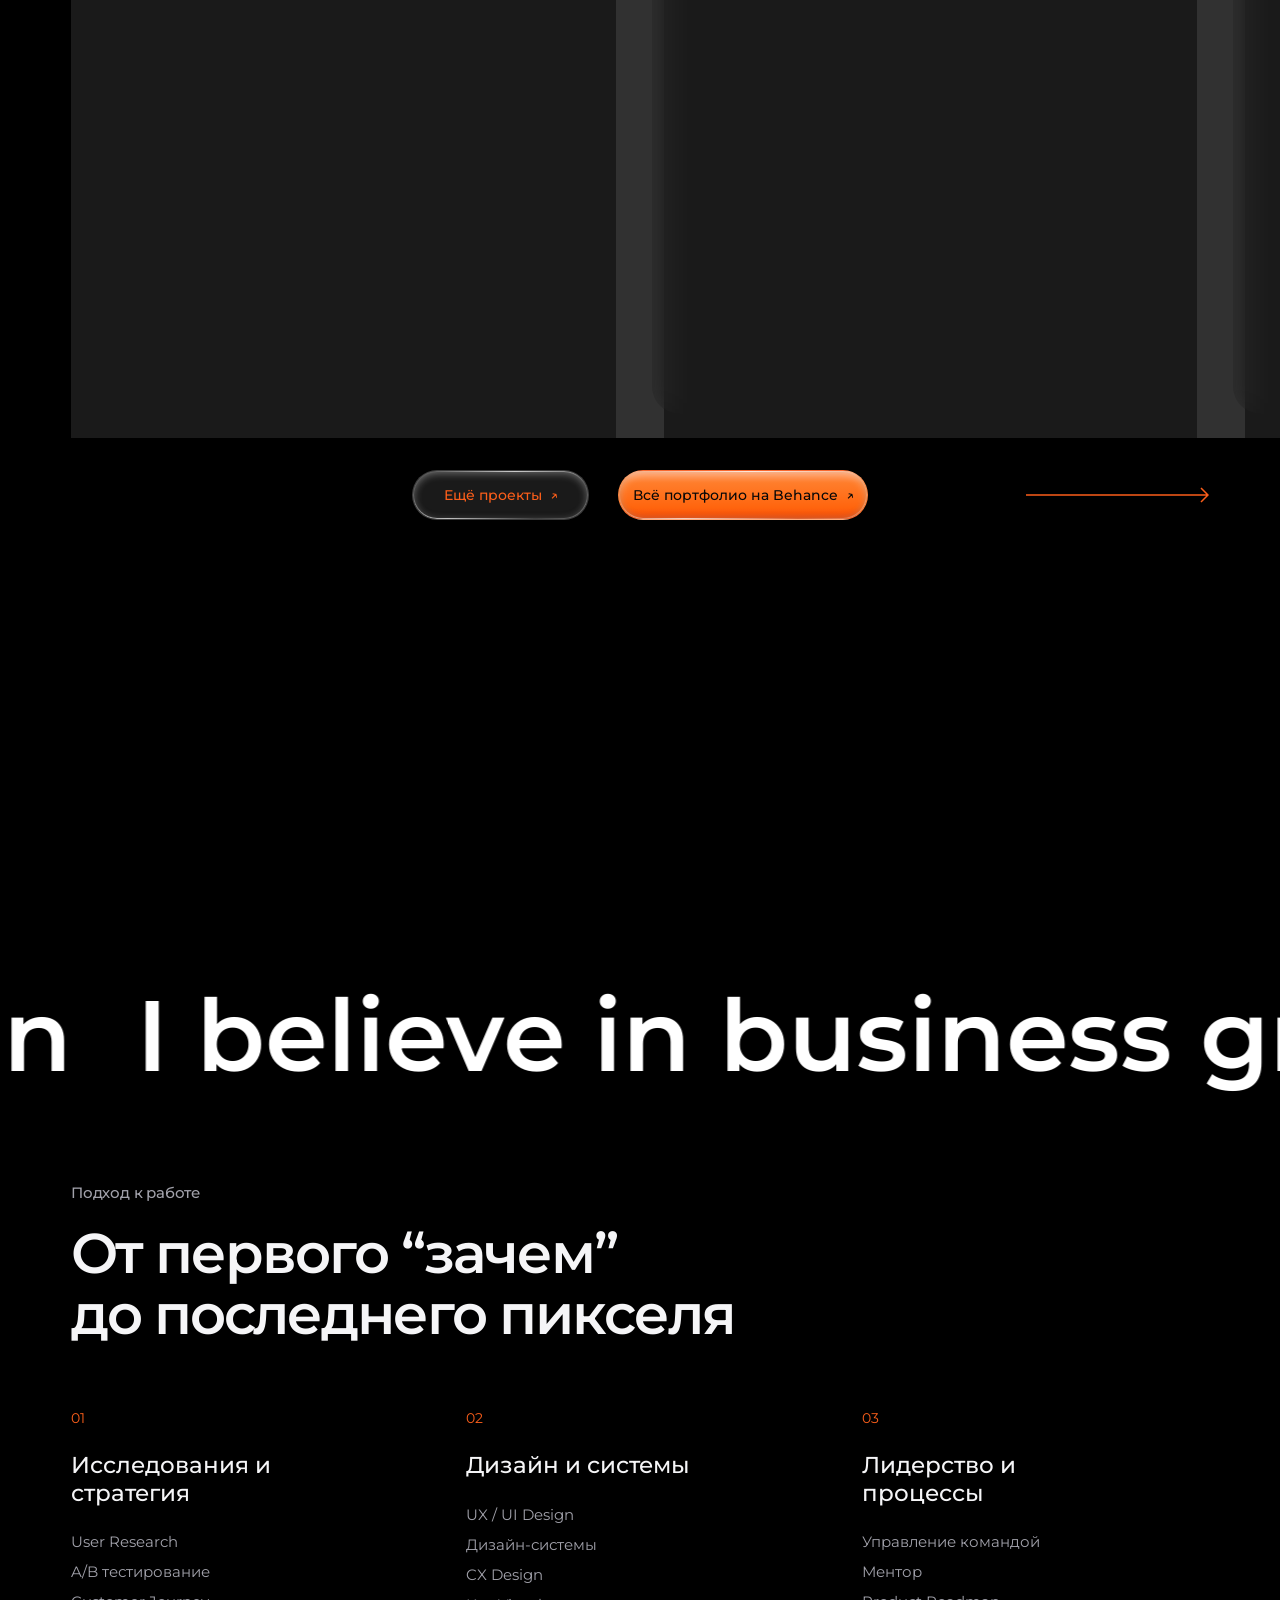
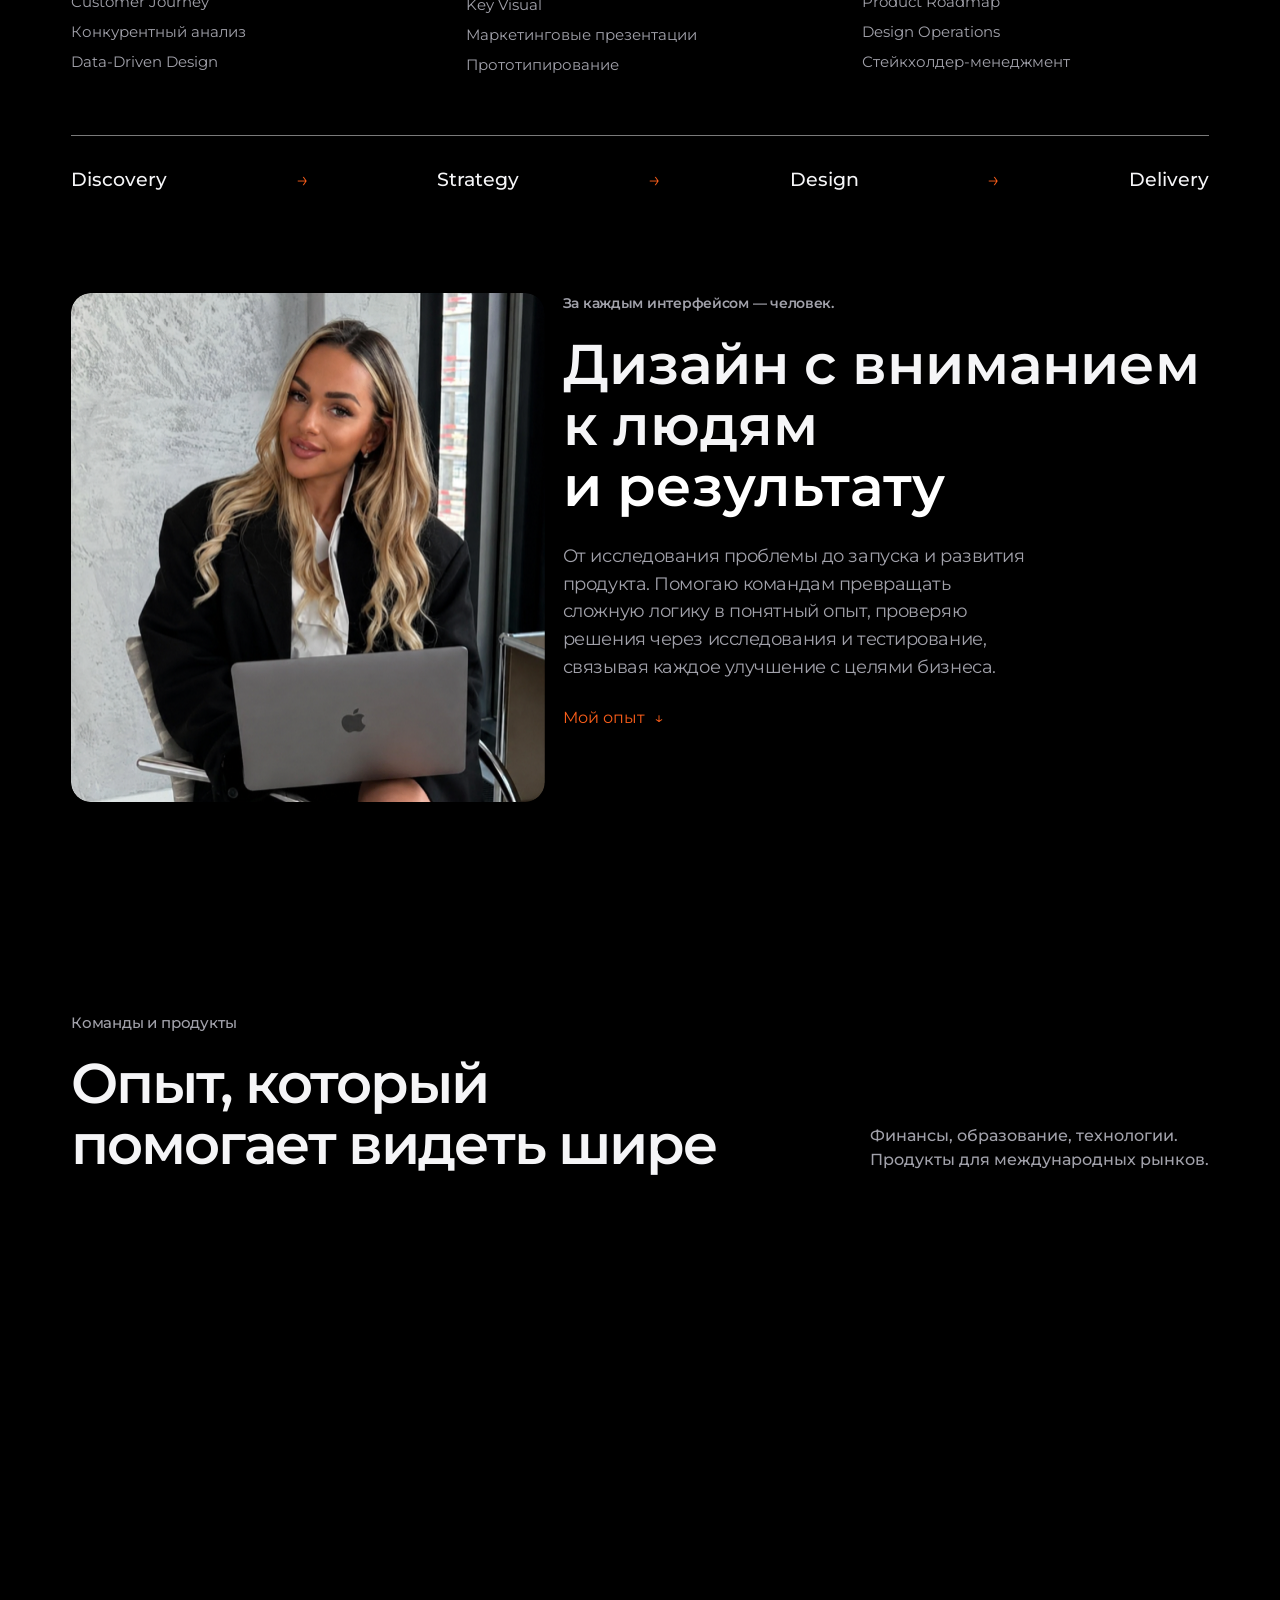
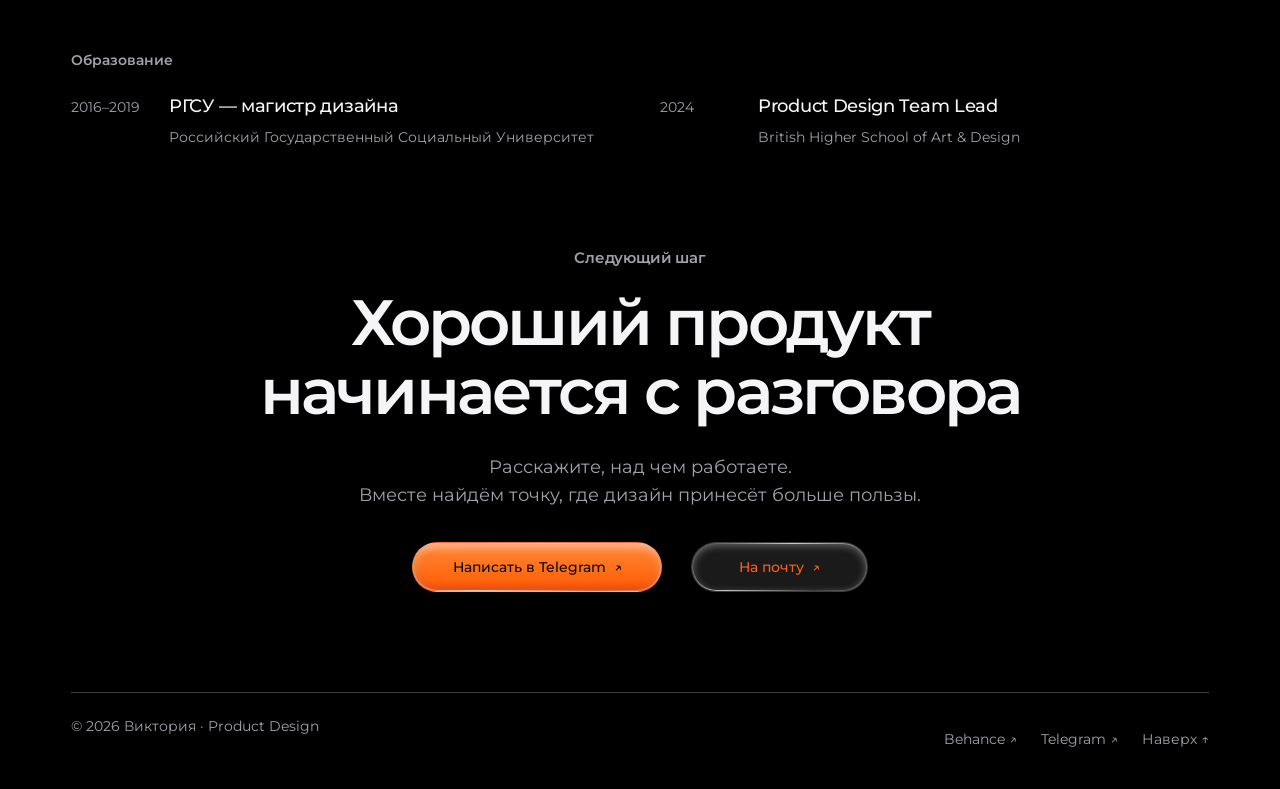
==== commit 86646f92: "Animate CREATE cover with supplied video and update hero heading" ====
--- a/index.html
+++ b/index.html
@@ -16,9 +16,9 @@
 <link rel="stylesheet" href="home-figma.css?v=centered-hero-20261124">
   <link rel="preload" href="assets/fonts/montserrat-variable.ttf" as="font" type="font/ttf" crossorigin>
   <link rel="preload" href="assets/images/home-gradient-figma-20261122.webp" as="image">
-  <script src="js/data.js?v=contact-email-20261124" defer></script>
-  <script src="js/data-en.js?v=create-cover-20261123" defer></script>
-  <script src="js/app.js?v=figma-actions-20261124" defer></script>
+  <script src="js/data.js?v=create-video-20261124" defer></script>
+  <script src="js/data-en.js?v=create-video-20261124" defer></script>
+  <script src="js/app.js?v=create-video-20261124" defer></script>
   <link rel="stylesheet" href="css/magic-cursor.css?v=readability-spacing-20261123">
   <script src="js/magic-cursor.js?v=magic-wand-20261119" defer></script>
   <link rel="alternate" type="text/plain" href="/readable/home.txt" title="Текстовая версия">
@@ -47,9 +47,9 @@
   <main id="main">
     <section class="hero wrap" id="top">
       <p class="eyebrow">Product design lead · Product builder</p>
-      <h1 data-i18n="hero">От продуктового видения<br>
+      <h1 data-i18n="hero">От стратегии<br>
 
-<span>До бизнес-результата</span></h1>
+<span>К результату</span></h1>
       <p class="hero-description" data-i18n="intro"><span class="hero-description-line">Участвую в формировании продуктовой стратегии, создаю UX-архитектуру и Key Visual.</span><span class="hero-description-line">Веду полный цикл дизайна — от концепции до запуска, тестирования и развития</span></p>
       <div class="hero-actions"><a class="button primary" href="#work" data-i18n="viewWork"><span class="action-label-desktop">Смотреть проекты</span><span class="action-label-mobile">Проекты</span><span aria-hidden="true">↓</span></a><a class="text-link" href="#about" data-i18n="meet"><span class="action-label-desktop">Познакомиться</span><span class="action-label-mobile">Обо мне</span><span aria-hidden="true">↗</span></a></div>
       <p class="hero-domains">Software · Fintech · B2B SaaS · AI · Web3 · Mobile App</p>
@@ -58,7 +58,7 @@
     <section class="belief-marquee belief-marquee--products" aria-label="I believe in products. In their power. In their value."><div class="belief-marquee-track" aria-hidden="true"><span class="belief-marquee-group">I believe in products. In their power. In their value.</span><span class="belief-marquee-group">I believe in products. In their power. In their value.</span></div></section>
     <section class="work section" data-scroll-reveal id="work">
       <div class="wrap"><div class="section-heading"><div><p class="eyebrow" data-i18n="selected">Портфолио</p><h2 data-i18n="workTitle">Продуктовые кейсы</h2></div><p data-i18n="workSubtitle">Разные задачи. Один фокус —<br>опыт, который работает.</p></div><div class="project-slider" id="project-slider" role="region" aria-roledescription="carousel" aria-label="Продуктовые кейсы"><div class="projects project-track" id="projects" tabindex="0"><article class="project"><a class="project-visual" href="/case/cross-border-payments/?lang=ru"  aria-label="B2B-платформа для внешнеэкономических переводов"><video data-project-cover-video src="assets/cases/b2b-payments/demo/cross-border-intro-20261120.mp4" poster="assets/images/proj-b2b-crypto-cover-20261119.png" autoplay muted loop playsinline preload="auto" width="800" height="500" aria-hidden="true" tabindex="-1"></video></a><div class="project-copy"><div class="project-meta"><span>Fintech / B2B / Crypto</span><span>01</span></div><h3><a href="/case/cross-border-payments/?lang=ru" >Международные переводы<br>
-Весь путь в одной платформе</a></h3><p>Платформа международных переводов с использованием криптовалют в рамках экспериментального режима. Объединяет подключение банков, проверку и подписание документов, согласование сделок и проведение транзакций в едином рабочем пространстве. Прозрачные статусы помогают отслеживать каждый этап и пройти весь путь от регистрации до первой сделки.</p><div class="project-actions"><a class="project-link project-case-link" href="/case/cross-border-payments/?lang=ru"><span>Смотреть кейс</span><span aria-hidden="true">→</span></a></div></div></article><article class="project"><a class="project-visual" href="/case/create/?lang=ru"  aria-label="CREATE — Corporate Assistant для HR"><img src="assets/images/create-cover-20261123.png" alt="CREATE — Corporate Assistant для HR" loading="lazy" width="1499" height="1049"></a><div class="project-copy"><div class="project-meta"><span>HR Tech / SaaS</span><span>02</span></div><h3><a href="/case/create/?lang=ru" >CREATE<br>
+Весь путь в одной платформе</a></h3><p>Платформа международных переводов с использованием криптовалют в рамках экспериментального режима. Объединяет подключение банков, проверку и подписание документов, согласование сделок и проведение транзакций в едином рабочем пространстве. Прозрачные статусы помогают отслеживать каждый этап и пройти весь путь от регистрации до первой сделки.</p><div class="project-actions"><a class="project-link project-case-link" href="/case/cross-border-payments/?lang=ru"><span>Смотреть кейс</span><span aria-hidden="true">→</span></a></div></div></article><article class="project"><a class="project-visual" href="/case/create/?lang=ru"  aria-label="CREATE — Corporate Assistant для HR"><video data-project-cover-video src="assets/cases/create/demo/create-cover-20261124.mp4" poster="assets/images/create-cover-20261124.jpg" autoplay muted loop playsinline preload="auto" width="800" height="500" aria-hidden="true" tabindex="-1"></video></a><div class="project-copy"><div class="project-meta"><span>HR Tech / SaaS</span><span>02</span></div><h3><a href="/case/create/?lang=ru" >CREATE<br>
 Корпоративные процессы проще</a></h3><p>Коробочное решение для сотрудников банка, объединяющее HR-сервисы, рабочие задачи, внутренние коммуникации и документы в едином цифровом пространстве. Помогает быстрее решать повседневные рабочие вопросы и взаимодействовать с корпоративными сервисами прямо со смартфона.</p><div class="project-actions"><a class="project-link project-case-link" href="/case/create/?lang=ru"><span>Смотреть кейс</span><span aria-hidden="true">→</span></a><a class="project-link project-behance-link" href="https://www.behance.net/gallery/209329083/CREATE-(Corporate-assistant)-Software-for-HR" target="_blank" rel="noopener"><span>Перейти на Behance</span><span aria-hidden="true">↗</span></a></div></div></article><article class="project"><a class="project-visual" href="https://www.behance.net/gallery/171243765/HAQQEX" target="_blank" rel="noopener" aria-label="HAQQEX"><img src="assets/images/proj-haqqex-cover-20261119.png" alt="HAQQEX" loading="lazy" width="800" height="500"></a><div class="project-copy"><div class="project-meta"><span>Crypto / Web3</span><span>03</span></div><h3><a href="https://www.behance.net/gallery/171243765/HAQQEX" target="_blank" rel="noopener">HAQQEX<br>
 Единая криптоэкосистема</a></h3><p>Криптоэкосистема, объединяющая торговую веб-платформу, сайт и мобильное приложение. Дизайн охватывает регистрацию и верификацию, обзор рынка, торговлю и управление портфелем. Пользовательские сценарии и визуальная система связывают разные части продукта в последовательный опыт.</p><div class="project-actions"><a class="project-link project-behance-link" href="https://www.behance.net/gallery/171243765/HAQQEX" target="_blank" rel="noopener"><span>Перейти на Behance</span><span aria-hidden="true">↗</span></a></div></div></article><article class="project" data-extra-project hidden><a class="project-visual" href="https://www.behance.net/gallery/232372549/Bellator-Bike-Lab" target="_blank" rel="noopener" aria-label="Bellator Bike Lab"><img src="assets/images/proj-bellator.jpg" alt="Bellator Bike Lab" loading="lazy" width="800" height="500"></a><div class="project-copy"><div class="project-meta"><span>Brand / Web</span><span>04</span></div><h3><a href="https://www.behance.net/gallery/232372549/Bellator-Bike-Lab" target="_blank" rel="noopener">Bellator Bike Lab</a></h3><p>Брендинг и веб-дизайн для велосипедной лаборатории Bellator Bike Lab. Проект включает фирменную айдентику, визуальную систему и оформление сайта. Задача дизайна — передать характер бренда и последовательно представить его в цифровой среде.</p><div class="project-actions"><a class="project-link project-behance-link" href="https://www.behance.net/gallery/232372549/Bellator-Bike-Lab" target="_blank" rel="noopener"><span>Перейти на Behance</span><span aria-hidden="true">↗</span></a></div></div></article><article class="project" data-extra-project hidden><a class="project-visual" href="https://www.behance.net/gallery/172260851/Ispolin-capital" target="_blank" rel="noopener" aria-label="Ispolin Capital"><img src="assets/images/proj-ispolin.jpg" alt="Ispolin Capital" loading="lazy" width="800" height="500"></a><div class="project-copy"><div class="project-meta"><span>Fintech / Investment</span><span>05</span></div><h3><a href="https://www.behance.net/gallery/172260851/Ispolin-capital" target="_blank" rel="noopener">Ispolin Capital</a></h3><p>Фирменный стиль и веб-платформа инвестиционной компании Ispolin Capital. В проекте объединены айдентика, дизайн страниц и организация информации о компании. Структура и визуальная иерархия помогают последовательно раскрыть её подход и инвестиционное направление.</p><div class="project-actions"><a class="project-link project-behance-link" href="https://www.behance.net/gallery/172260851/Ispolin-capital" target="_blank" rel="noopener"><span>Перейти на Behance</span><span aria-hidden="true">↗</span></a></div></div></article><article class="project" data-extra-project hidden><a class="project-visual" href="https://www.behance.net/gallery/145473747/CURIO" target="_blank" rel="noopener" aria-label="CURIO"><img src="assets/images/proj-curio.jpg" alt="CURIO" loading="lazy" width="800" height="500"></a><div class="project-copy"><div class="project-meta"><span>Medtech / Mobile</span><span>06</span></div><h3><a href="https://www.behance.net/gallery/145473747/CURIO" target="_blank" rel="noopener">CURIO<br>
 Цифровой опыт в Medtech</a></h3><p>Medtech-продукт для телемедицины, в котором объединены дизайн платформы, мобильного интерфейса и брендинг. Работа охватывает пользовательские сценарии, навигацию и визуальную систему. Основной фокус — понятное взаимодействие с медицинским сервисом и последовательный опыт внутри продукта.</p><div class="project-actions"><a class="project-link project-behance-link" href="https://www.behance.net/gallery/145473747/CURIO" target="_blank" rel="noopener"><span>Перейти на Behance</span><span aria-hidden="true">↗</span></a></div></div></article><article class="project" data-extra-project hidden><a class="project-visual" href="https://www.behance.net/gallery/159016397/Dream-Car-Investment" target="_blank" rel="noopener" aria-label="Dream Car Investment"><img src="assets/images/proj-dreamcar.jpg" alt="Dream Car Investment" loading="lazy" width="800" height="500"></a><div class="project-copy"><div class="project-meta"><span>Investment / Web</span><span>07</span></div><h3><a href="https://www.behance.net/gallery/159016397/Dream-Car-Investment" target="_blank" rel="noopener">Dream Car Investment</a></h3><p>Веб-платформа инвестиционного проекта на автомобильном рынке. В кейсе представлены продуктовый дизайн, структура страниц и визуальная подача информации о проекте. Задача — помочь пользователю разобраться в предложении и пройти путь от первого знакомства к более подробному изучению.</p><div class="project-actions"><a class="project-link project-behance-link" href="https://www.behance.net/gallery/159016397/Dream-Car-Investment" target="_blank" rel="noopener"><span>Перейти на Behance</span><span aria-hidden="true">↗</span></a></div></div></article><article class="project" data-extra-project hidden><a class="project-visual" href="https://www.behance.net/gallery/143016217/Anywear" target="_blank" rel="noopener" aria-label="Anywear"><img src="assets/images/proj-anywear.jpg" alt="Anywear" loading="lazy" width="800" height="500"></a><div class="project-copy"><div class="project-meta"><span>Fashion / Mobile</span><span>08</span></div><h3><a href="https://www.behance.net/gallery/143016217/Anywear" target="_blank" rel="noopener">Anywear</a></h3><p>Мобильная fashion-платформа с пользовательским контентом и механиками монетизации. В кейсе показаны продуктовый дизайн, сценарии взаимодействия и визуальная система приложения. Контентная и коммерческая части связаны в единый опыт, который помогает пользователю ориентироваться в продукте.</p><div class="project-actions"><a class="project-link project-behance-link" href="https://www.behance.net/gallery/143016217/Anywear" target="_blank" rel="noopener"><span>Перейти на Behance</span><span aria-hidden="true">↗</span></a></div></div></article></div><div class="project-slider-controls"><button type="button" class="project-slider-arrow" data-project-prev aria-controls="projects" aria-label="Предыдущие проекты" disabled><svg width="184" height="16" viewBox="0 0 184 16" fill="none" aria-hidden="true"><path d="M1 8H182M176 1L183 8L176 15" stroke="currentColor" stroke-width="1.5"/></svg></button><div class="project-slider-actions"><button type="button" id="show-more-projects" class="button project-more-toggle" aria-controls="projects" aria-expanded="false" data-i18n="more"><span class="action-label-desktop">Ещё проекты</span><span class="action-label-mobile">Ещё</span><span aria-hidden="true">↗</span></button><a class="button primary project-slider-portfolio" href="https://www.behance.net/victoriabraf2f" target="_blank" rel="noopener" data-i18n="behance"><span class="portfolio-label">Всё портфолио<span class="portfolio-label-desktop"> на Behance</span></span><span aria-hidden="true">↗</span></a></div><button type="button" class="project-slider-arrow" data-project-next aria-controls="projects" aria-label="Следующие проекты"><svg width="184" height="16" viewBox="0 0 184 16" fill="none" aria-hidden="true"><path d="M1 8H182M176 1L183 8L176 15" stroke="currentColor" stroke-width="1.5"/></svg></button></div></div></div>
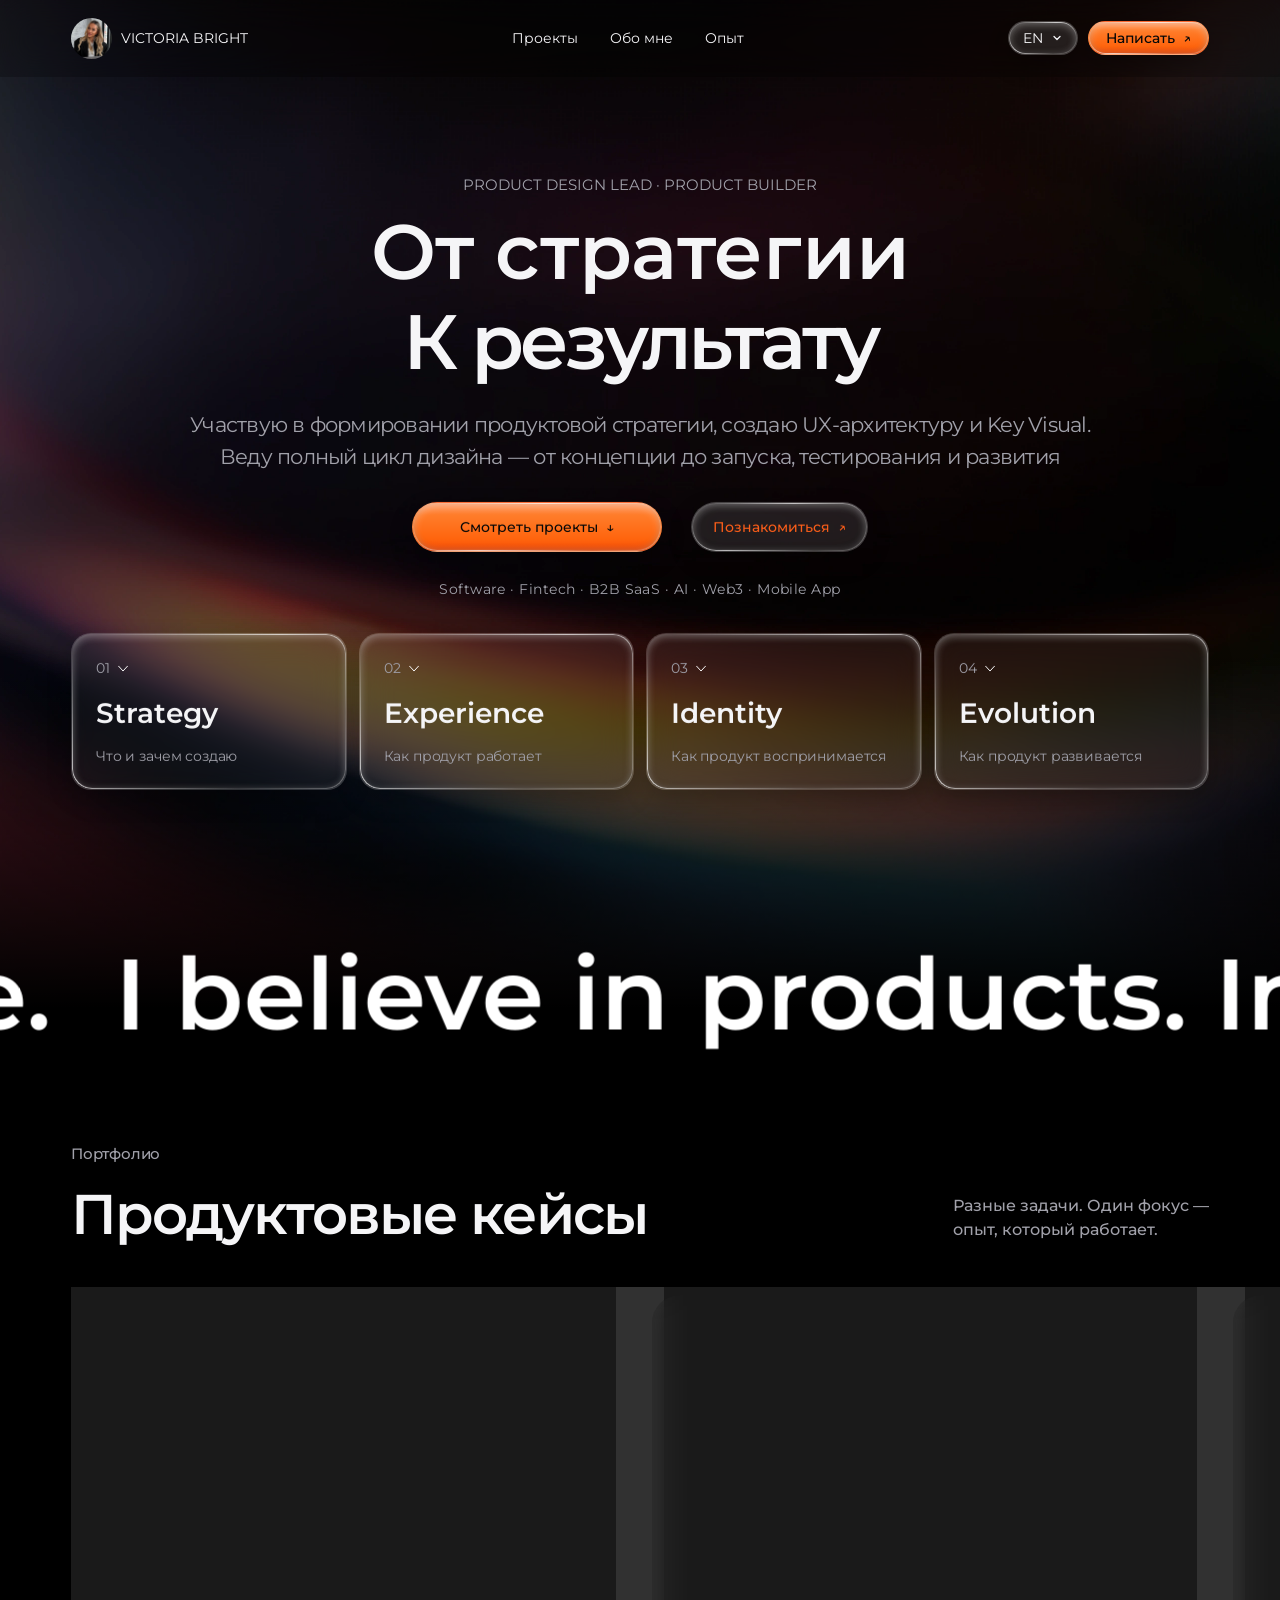
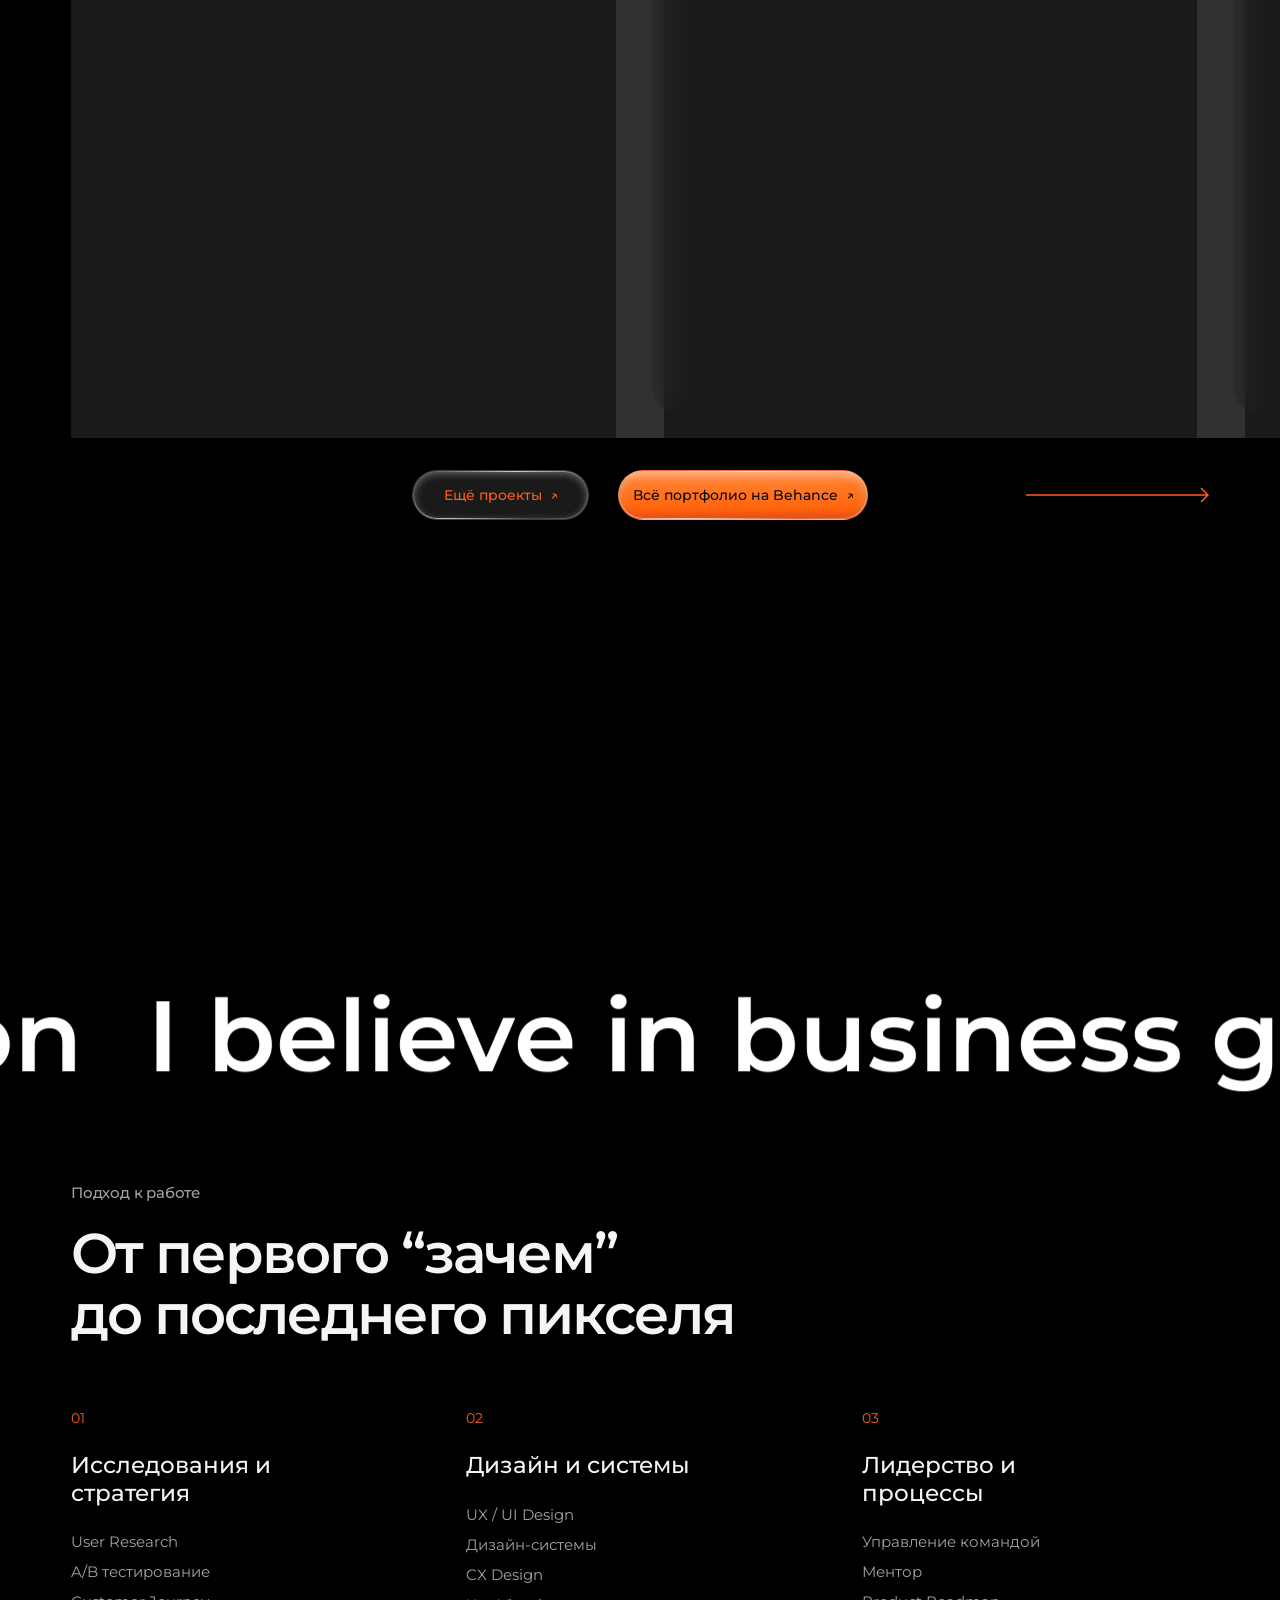
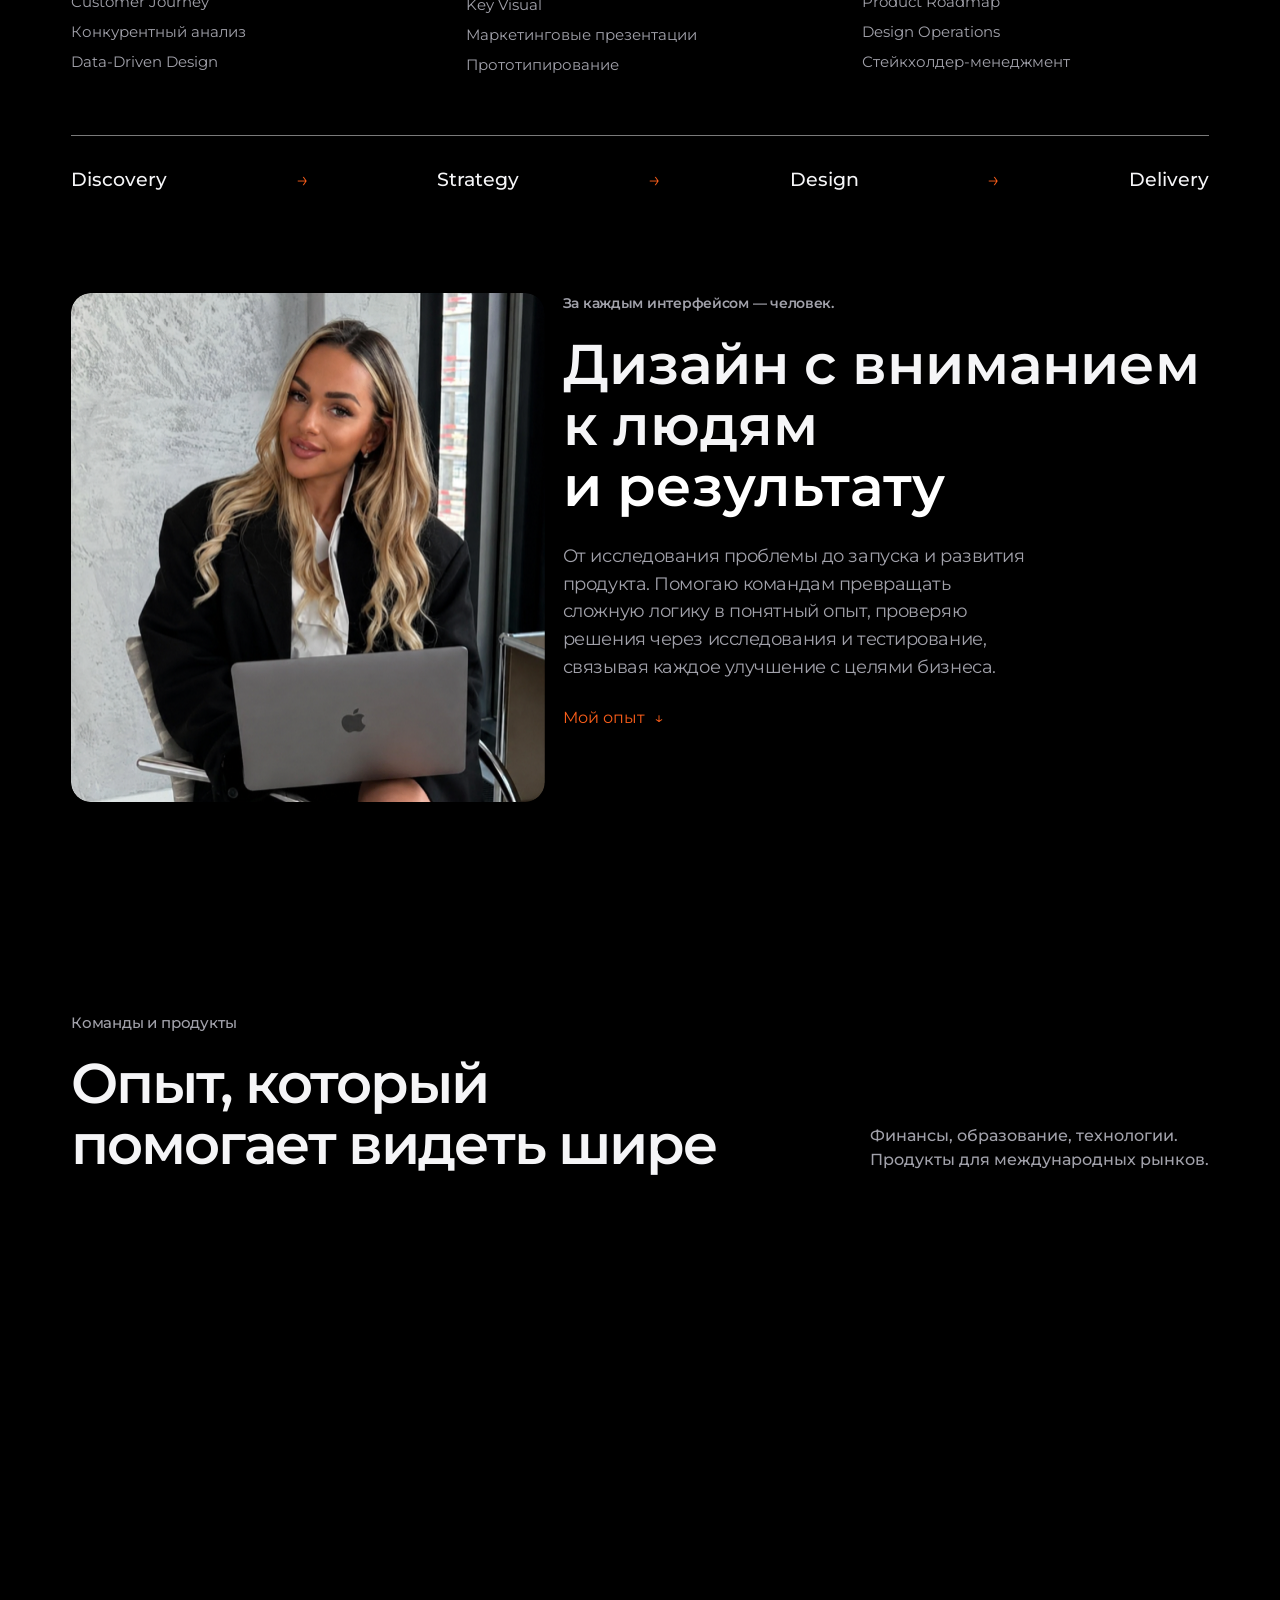
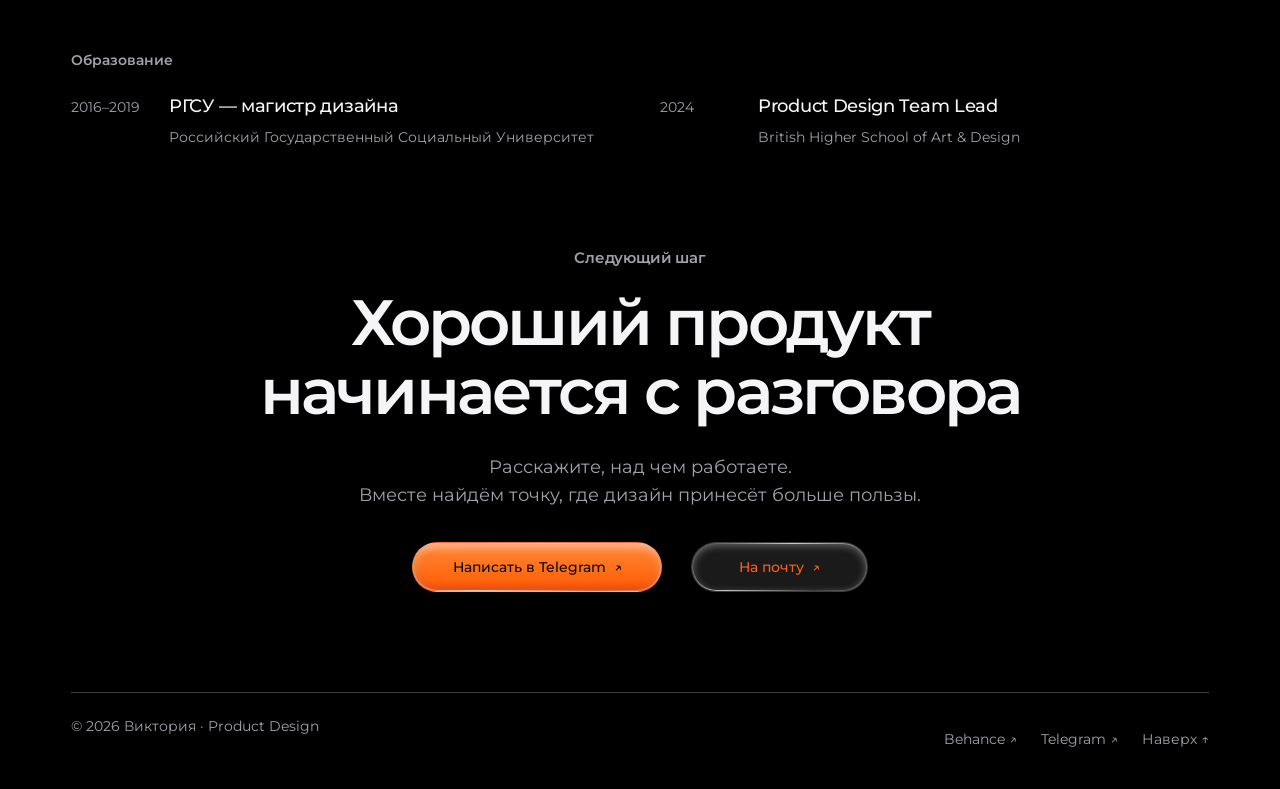
==== commit 5b2fa8e9: "Use supplied looping video for HAQQEX cover" ====
--- a/index.html
+++ b/index.html
@@ -13,12 +13,12 @@
   <link rel="stylesheet" href="style.css?v=readability-spacing-20261123">
   <link rel="stylesheet" href="glass.css?v=readability-spacing-20261123">
   <link rel="stylesheet" href="home-orange.css?v=readability-spacing-20261123">
-<link rel="stylesheet" href="home-figma.css?v=centered-hero-20261124">
+<link rel="stylesheet" href="home-figma.css?v=haqqex-video-20261124">
   <link rel="preload" href="assets/fonts/montserrat-variable.ttf" as="font" type="font/ttf" crossorigin>
   <link rel="preload" href="assets/images/home-gradient-figma-20261122.webp" as="image">
-  <script src="js/data.js?v=create-video-20261124" defer></script>
-  <script src="js/data-en.js?v=create-video-20261124" defer></script>
-  <script src="js/app.js?v=create-video-20261124" defer></script>
+  <script src="js/data.js?v=haqqex-video-20261124" defer></script>
+  <script src="js/data-en.js?v=haqqex-video-20261124" defer></script>
+  <script src="js/app.js?v=haqqex-video-20261124" defer></script>
   <link rel="stylesheet" href="css/magic-cursor.css?v=readability-spacing-20261123">
   <script src="js/magic-cursor.js?v=magic-wand-20261119" defer></script>
   <link rel="alternate" type="text/plain" href="/readable/home.txt" title="Текстовая версия">
@@ -57,9 +57,9 @@
     </section>
     <section class="belief-marquee belief-marquee--products" aria-label="I believe in products. In their power. In their value."><div class="belief-marquee-track" aria-hidden="true"><span class="belief-marquee-group">I believe in products. In their power. In their value.</span><span class="belief-marquee-group">I believe in products. In their power. In their value.</span></div></section>
     <section class="work section" data-scroll-reveal id="work">
-      <div class="wrap"><div class="section-heading"><div><p class="eyebrow" data-i18n="selected">Портфолио</p><h2 data-i18n="workTitle">Продуктовые кейсы</h2></div><p data-i18n="workSubtitle">Разные задачи. Один фокус —<br>опыт, который работает.</p></div><div class="project-slider" id="project-slider" role="region" aria-roledescription="carousel" aria-label="Продуктовые кейсы"><div class="projects project-track" id="projects" tabindex="0"><article class="project"><a class="project-visual" href="/case/cross-border-payments/?lang=ru"  aria-label="B2B-платформа для внешнеэкономических переводов"><video data-project-cover-video src="assets/cases/b2b-payments/demo/cross-border-intro-20261120.mp4" poster="assets/images/proj-b2b-crypto-cover-20261119.png" autoplay muted loop playsinline preload="auto" width="800" height="500" aria-hidden="true" tabindex="-1"></video></a><div class="project-copy"><div class="project-meta"><span>Fintech / B2B / Crypto</span><span>01</span></div><h3><a href="/case/cross-border-payments/?lang=ru" >Международные переводы<br>
-Весь путь в одной платформе</a></h3><p>Платформа международных переводов с использованием криптовалют в рамках экспериментального режима. Объединяет подключение банков, проверку и подписание документов, согласование сделок и проведение транзакций в едином рабочем пространстве. Прозрачные статусы помогают отслеживать каждый этап и пройти весь путь от регистрации до первой сделки.</p><div class="project-actions"><a class="project-link project-case-link" href="/case/cross-border-payments/?lang=ru"><span>Смотреть кейс</span><span aria-hidden="true">→</span></a></div></div></article><article class="project"><a class="project-visual" href="/case/create/?lang=ru"  aria-label="CREATE — Corporate Assistant для HR"><video data-project-cover-video src="assets/cases/create/demo/create-cover-20261124.mp4" poster="assets/images/create-cover-20261124.jpg" autoplay muted loop playsinline preload="auto" width="800" height="500" aria-hidden="true" tabindex="-1"></video></a><div class="project-copy"><div class="project-meta"><span>HR Tech / SaaS</span><span>02</span></div><h3><a href="/case/create/?lang=ru" >CREATE<br>
-Корпоративные процессы проще</a></h3><p>Коробочное решение для сотрудников банка, объединяющее HR-сервисы, рабочие задачи, внутренние коммуникации и документы в едином цифровом пространстве. Помогает быстрее решать повседневные рабочие вопросы и взаимодействовать с корпоративными сервисами прямо со смартфона.</p><div class="project-actions"><a class="project-link project-case-link" href="/case/create/?lang=ru"><span>Смотреть кейс</span><span aria-hidden="true">→</span></a><a class="project-link project-behance-link" href="https://www.behance.net/gallery/209329083/CREATE-(Corporate-assistant)-Software-for-HR" target="_blank" rel="noopener"><span>Перейти на Behance</span><span aria-hidden="true">↗</span></a></div></div></article><article class="project"><a class="project-visual" href="https://www.behance.net/gallery/171243765/HAQQEX" target="_blank" rel="noopener" aria-label="HAQQEX"><img src="assets/images/proj-haqqex-cover-20261119.png" alt="HAQQEX" loading="lazy" width="800" height="500"></a><div class="project-copy"><div class="project-meta"><span>Crypto / Web3</span><span>03</span></div><h3><a href="https://www.behance.net/gallery/171243765/HAQQEX" target="_blank" rel="noopener">HAQQEX<br>
+      <div class="wrap"><div class="section-heading"><div><p class="eyebrow" data-i18n="selected">Портфолио</p><h2 data-i18n="workTitle">Продуктовые кейсы</h2></div><p data-i18n="workSubtitle">Разные задачи. Один фокус —<br>опыт, который работает.</p></div><div class="project-slider" id="project-slider" role="region" aria-roledescription="carousel" aria-label="Продуктовые кейсы"><div class="projects project-track" id="projects" tabindex="0"><article class="project"><a class="project-visual" href="/case/cross-border-payments/?lang=ru"  aria-label="B2B-платформа для внешнеэкономических переводов"><video data-project-cover-video="payments" src="assets/cases/b2b-payments/demo/cross-border-intro-20261120.mp4" poster="assets/images/proj-b2b-crypto-cover-20261119.png" autoplay muted loop playsinline preload="auto" width="800" height="500" aria-hidden="true" tabindex="-1"></video></a><div class="project-copy"><div class="project-meta"><span>Fintech / B2B / Crypto</span><span>01</span></div><h3><a href="/case/cross-border-payments/?lang=ru" >Международные переводы<br>
+Весь путь в одной платформе</a></h3><p>Платформа международных переводов с использованием криптовалют в рамках экспериментального режима. Объединяет подключение банков, проверку и подписание документов, согласование сделок и проведение транзакций в едином рабочем пространстве. Прозрачные статусы помогают отслеживать каждый этап и пройти весь путь от регистрации до первой сделки.</p><div class="project-actions"><a class="project-link project-case-link" href="/case/cross-border-payments/?lang=ru"><span>Смотреть кейс</span><span aria-hidden="true">→</span></a></div></div></article><article class="project"><a class="project-visual" href="/case/create/?lang=ru"  aria-label="CREATE — Corporate Assistant для HR"><video data-project-cover-video="create" src="assets/cases/create/demo/create-cover-20261124.mp4" poster="assets/images/create-cover-20261124.jpg" autoplay muted loop playsinline preload="auto" width="800" height="500" aria-hidden="true" tabindex="-1"></video></a><div class="project-copy"><div class="project-meta"><span>HR Tech / SaaS</span><span>02</span></div><h3><a href="/case/create/?lang=ru" >CREATE<br>
+Корпоративные процессы проще</a></h3><p>Коробочное решение для сотрудников банка, объединяющее HR-сервисы, рабочие задачи, внутренние коммуникации и документы в едином цифровом пространстве. Помогает быстрее решать повседневные рабочие вопросы и взаимодействовать с корпоративными сервисами прямо со смартфона.</p><div class="project-actions"><a class="project-link project-case-link" href="/case/create/?lang=ru"><span>Смотреть кейс</span><span aria-hidden="true">→</span></a><a class="project-link project-behance-link" href="https://www.behance.net/gallery/209329083/CREATE-(Corporate-assistant)-Software-for-HR" target="_blank" rel="noopener"><span>Перейти на Behance</span><span aria-hidden="true">↗</span></a></div></div></article><article class="project"><a class="project-visual" href="https://www.behance.net/gallery/171243765/HAQQEX" target="_blank" rel="noopener" aria-label="HAQQEX"><video data-project-cover-video="haqqex" src="assets/cases/haqqex/demo/haqqex-cover-20261124.mp4" poster="assets/images/haqqex-cover-20261124.jpg" autoplay muted loop playsinline preload="auto" width="800" height="500" aria-hidden="true" tabindex="-1"></video></a><div class="project-copy"><div class="project-meta"><span>Crypto / Web3</span><span>03</span></div><h3><a href="https://www.behance.net/gallery/171243765/HAQQEX" target="_blank" rel="noopener">HAQQEX<br>
 Единая криптоэкосистема</a></h3><p>Криптоэкосистема, объединяющая торговую веб-платформу, сайт и мобильное приложение. Дизайн охватывает регистрацию и верификацию, обзор рынка, торговлю и управление портфелем. Пользовательские сценарии и визуальная система связывают разные части продукта в последовательный опыт.</p><div class="project-actions"><a class="project-link project-behance-link" href="https://www.behance.net/gallery/171243765/HAQQEX" target="_blank" rel="noopener"><span>Перейти на Behance</span><span aria-hidden="true">↗</span></a></div></div></article><article class="project" data-extra-project hidden><a class="project-visual" href="https://www.behance.net/gallery/232372549/Bellator-Bike-Lab" target="_blank" rel="noopener" aria-label="Bellator Bike Lab"><img src="assets/images/proj-bellator.jpg" alt="Bellator Bike Lab" loading="lazy" width="800" height="500"></a><div class="project-copy"><div class="project-meta"><span>Brand / Web</span><span>04</span></div><h3><a href="https://www.behance.net/gallery/232372549/Bellator-Bike-Lab" target="_blank" rel="noopener">Bellator Bike Lab</a></h3><p>Брендинг и веб-дизайн для велосипедной лаборатории Bellator Bike Lab. Проект включает фирменную айдентику, визуальную систему и оформление сайта. Задача дизайна — передать характер бренда и последовательно представить его в цифровой среде.</p><div class="project-actions"><a class="project-link project-behance-link" href="https://www.behance.net/gallery/232372549/Bellator-Bike-Lab" target="_blank" rel="noopener"><span>Перейти на Behance</span><span aria-hidden="true">↗</span></a></div></div></article><article class="project" data-extra-project hidden><a class="project-visual" href="https://www.behance.net/gallery/172260851/Ispolin-capital" target="_blank" rel="noopener" aria-label="Ispolin Capital"><img src="assets/images/proj-ispolin.jpg" alt="Ispolin Capital" loading="lazy" width="800" height="500"></a><div class="project-copy"><div class="project-meta"><span>Fintech / Investment</span><span>05</span></div><h3><a href="https://www.behance.net/gallery/172260851/Ispolin-capital" target="_blank" rel="noopener">Ispolin Capital</a></h3><p>Фирменный стиль и веб-платформа инвестиционной компании Ispolin Capital. В проекте объединены айдентика, дизайн страниц и организация информации о компании. Структура и визуальная иерархия помогают последовательно раскрыть её подход и инвестиционное направление.</p><div class="project-actions"><a class="project-link project-behance-link" href="https://www.behance.net/gallery/172260851/Ispolin-capital" target="_blank" rel="noopener"><span>Перейти на Behance</span><span aria-hidden="true">↗</span></a></div></div></article><article class="project" data-extra-project hidden><a class="project-visual" href="https://www.behance.net/gallery/145473747/CURIO" target="_blank" rel="noopener" aria-label="CURIO"><img src="assets/images/proj-curio.jpg" alt="CURIO" loading="lazy" width="800" height="500"></a><div class="project-copy"><div class="project-meta"><span>Medtech / Mobile</span><span>06</span></div><h3><a href="https://www.behance.net/gallery/145473747/CURIO" target="_blank" rel="noopener">CURIO<br>
 Цифровой опыт в Medtech</a></h3><p>Medtech-продукт для телемедицины, в котором объединены дизайн платформы, мобильного интерфейса и брендинг. Работа охватывает пользовательские сценарии, навигацию и визуальную систему. Основной фокус — понятное взаимодействие с медицинским сервисом и последовательный опыт внутри продукта.</p><div class="project-actions"><a class="project-link project-behance-link" href="https://www.behance.net/gallery/145473747/CURIO" target="_blank" rel="noopener"><span>Перейти на Behance</span><span aria-hidden="true">↗</span></a></div></div></article><article class="project" data-extra-project hidden><a class="project-visual" href="https://www.behance.net/gallery/159016397/Dream-Car-Investment" target="_blank" rel="noopener" aria-label="Dream Car Investment"><img src="assets/images/proj-dreamcar.jpg" alt="Dream Car Investment" loading="lazy" width="800" height="500"></a><div class="project-copy"><div class="project-meta"><span>Investment / Web</span><span>07</span></div><h3><a href="https://www.behance.net/gallery/159016397/Dream-Car-Investment" target="_blank" rel="noopener">Dream Car Investment</a></h3><p>Веб-платформа инвестиционного проекта на автомобильном рынке. В кейсе представлены продуктовый дизайн, структура страниц и визуальная подача информации о проекте. Задача — помочь пользователю разобраться в предложении и пройти путь от первого знакомства к более подробному изучению.</p><div class="project-actions"><a class="project-link project-behance-link" href="https://www.behance.net/gallery/159016397/Dream-Car-Investment" target="_blank" rel="noopener"><span>Перейти на Behance</span><span aria-hidden="true">↗</span></a></div></div></article><article class="project" data-extra-project hidden><a class="project-visual" href="https://www.behance.net/gallery/143016217/Anywear" target="_blank" rel="noopener" aria-label="Anywear"><img src="assets/images/proj-anywear.jpg" alt="Anywear" loading="lazy" width="800" height="500"></a><div class="project-copy"><div class="project-meta"><span>Fashion / Mobile</span><span>08</span></div><h3><a href="https://www.behance.net/gallery/143016217/Anywear" target="_blank" rel="noopener">Anywear</a></h3><p>Мобильная fashion-платформа с пользовательским контентом и механиками монетизации. В кейсе показаны продуктовый дизайн, сценарии взаимодействия и визуальная система приложения. Контентная и коммерческая части связаны в единый опыт, который помогает пользователю ориентироваться в продукте.</p><div class="project-actions"><a class="project-link project-behance-link" href="https://www.behance.net/gallery/143016217/Anywear" target="_blank" rel="noopener"><span>Перейти на Behance</span><span aria-hidden="true">↗</span></a></div></div></article></div><div class="project-slider-controls"><button type="button" class="project-slider-arrow" data-project-prev aria-controls="projects" aria-label="Предыдущие проекты" disabled><svg width="184" height="16" viewBox="0 0 184 16" fill="none" aria-hidden="true"><path d="M1 8H182M176 1L183 8L176 15" stroke="currentColor" stroke-width="1.5"/></svg></button><div class="project-slider-actions"><button type="button" id="show-more-projects" class="button project-more-toggle" aria-controls="projects" aria-expanded="false" data-i18n="more"><span class="action-label-desktop">Ещё проекты</span><span class="action-label-mobile">Ещё</span><span aria-hidden="true">↗</span></button><a class="button primary project-slider-portfolio" href="https://www.behance.net/victoriabraf2f" target="_blank" rel="noopener" data-i18n="behance"><span class="portfolio-label">Всё портфолио<span class="portfolio-label-desktop"> на Behance</span></span><span aria-hidden="true">↗</span></a></div><button type="button" class="project-slider-arrow" data-project-next aria-controls="projects" aria-label="Следующие проекты"><svg width="184" height="16" viewBox="0 0 184 16" fill="none" aria-hidden="true"><path d="M1 8H182M176 1L183 8L176 15" stroke="currentColor" stroke-width="1.5"/></svg></button></div></div></div>
     </section>
--- a/home-figma.css
+++ b/home-figma.css
@@ -190,3 +190,5 @@
   .home-figma .hero h1 span { letter-spacing: inherit; }
 }
 .home-figma .belief-marquee-track { direction: ltr; animation-direction: normal; -webkit-animation-direction: normal; }
+
+.home-figma .project-visual video[data-project-cover-video="haqqex"] { object-position: right center; }
